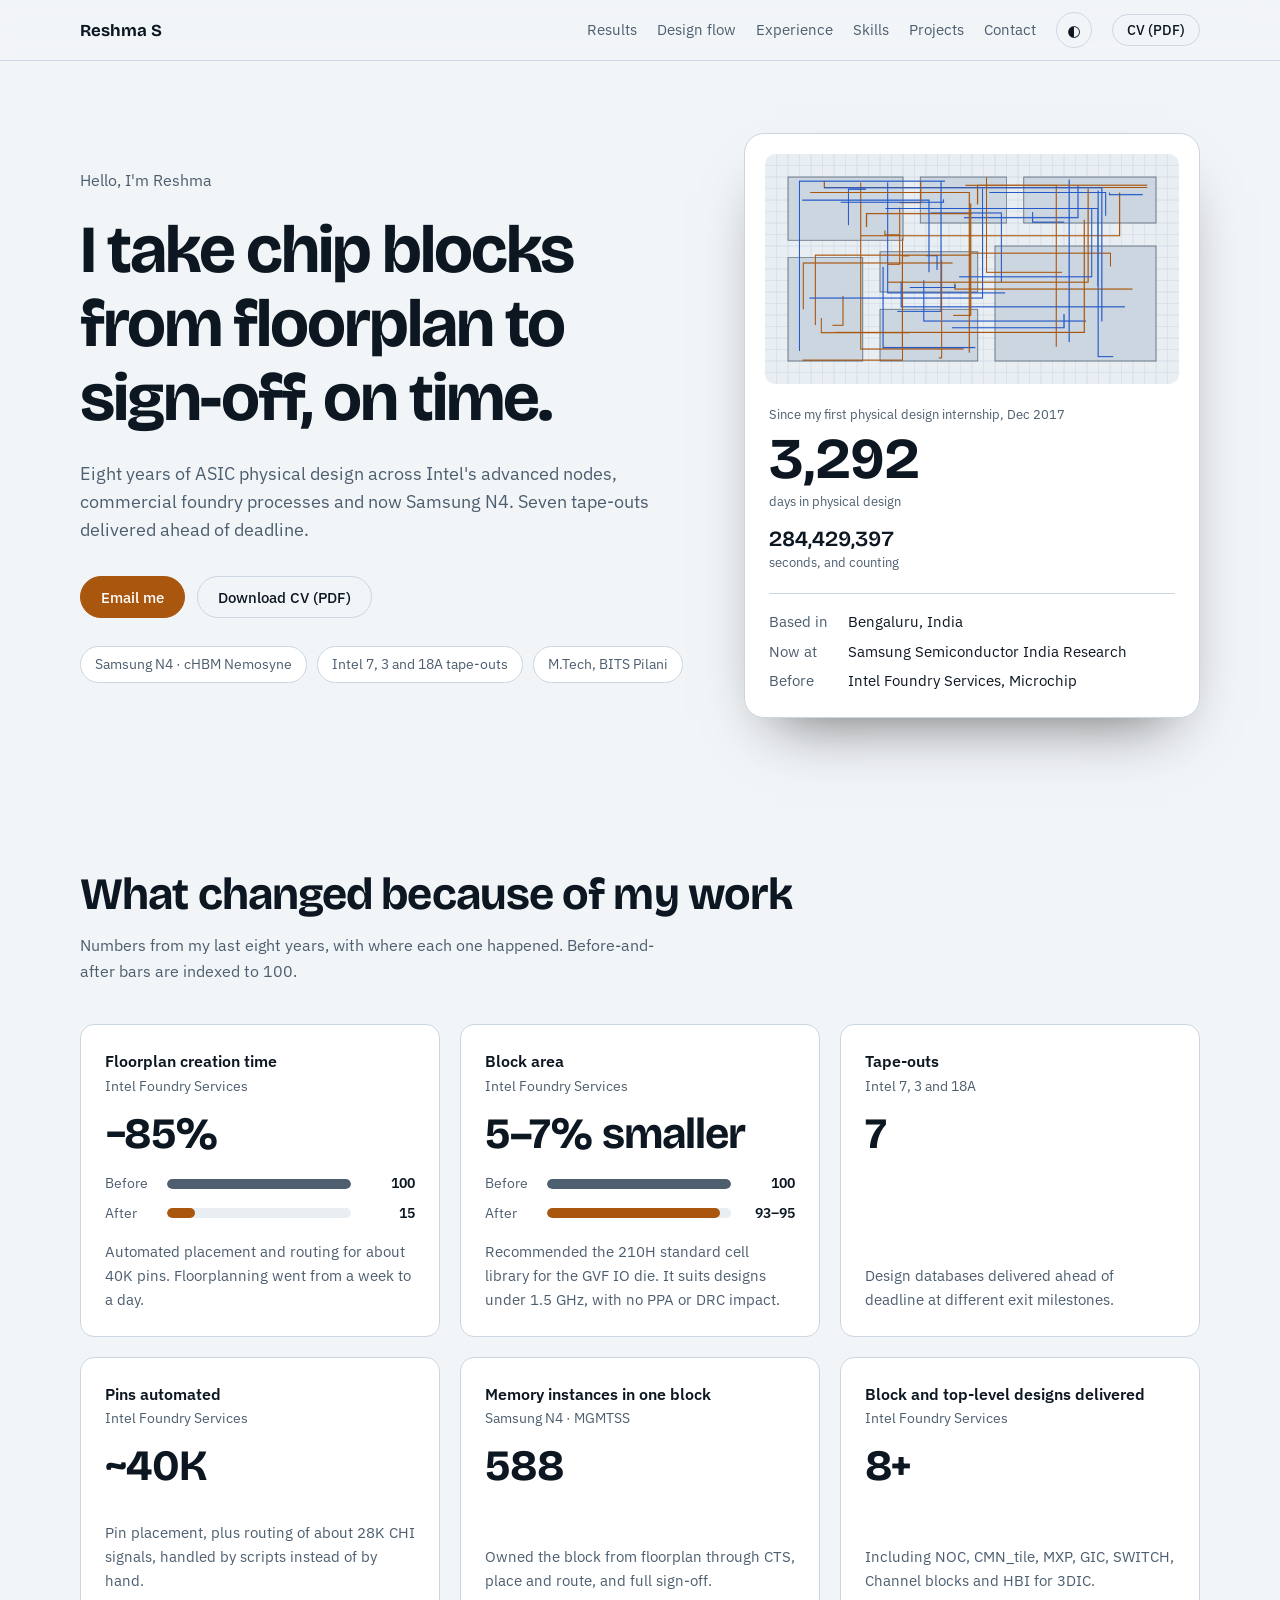
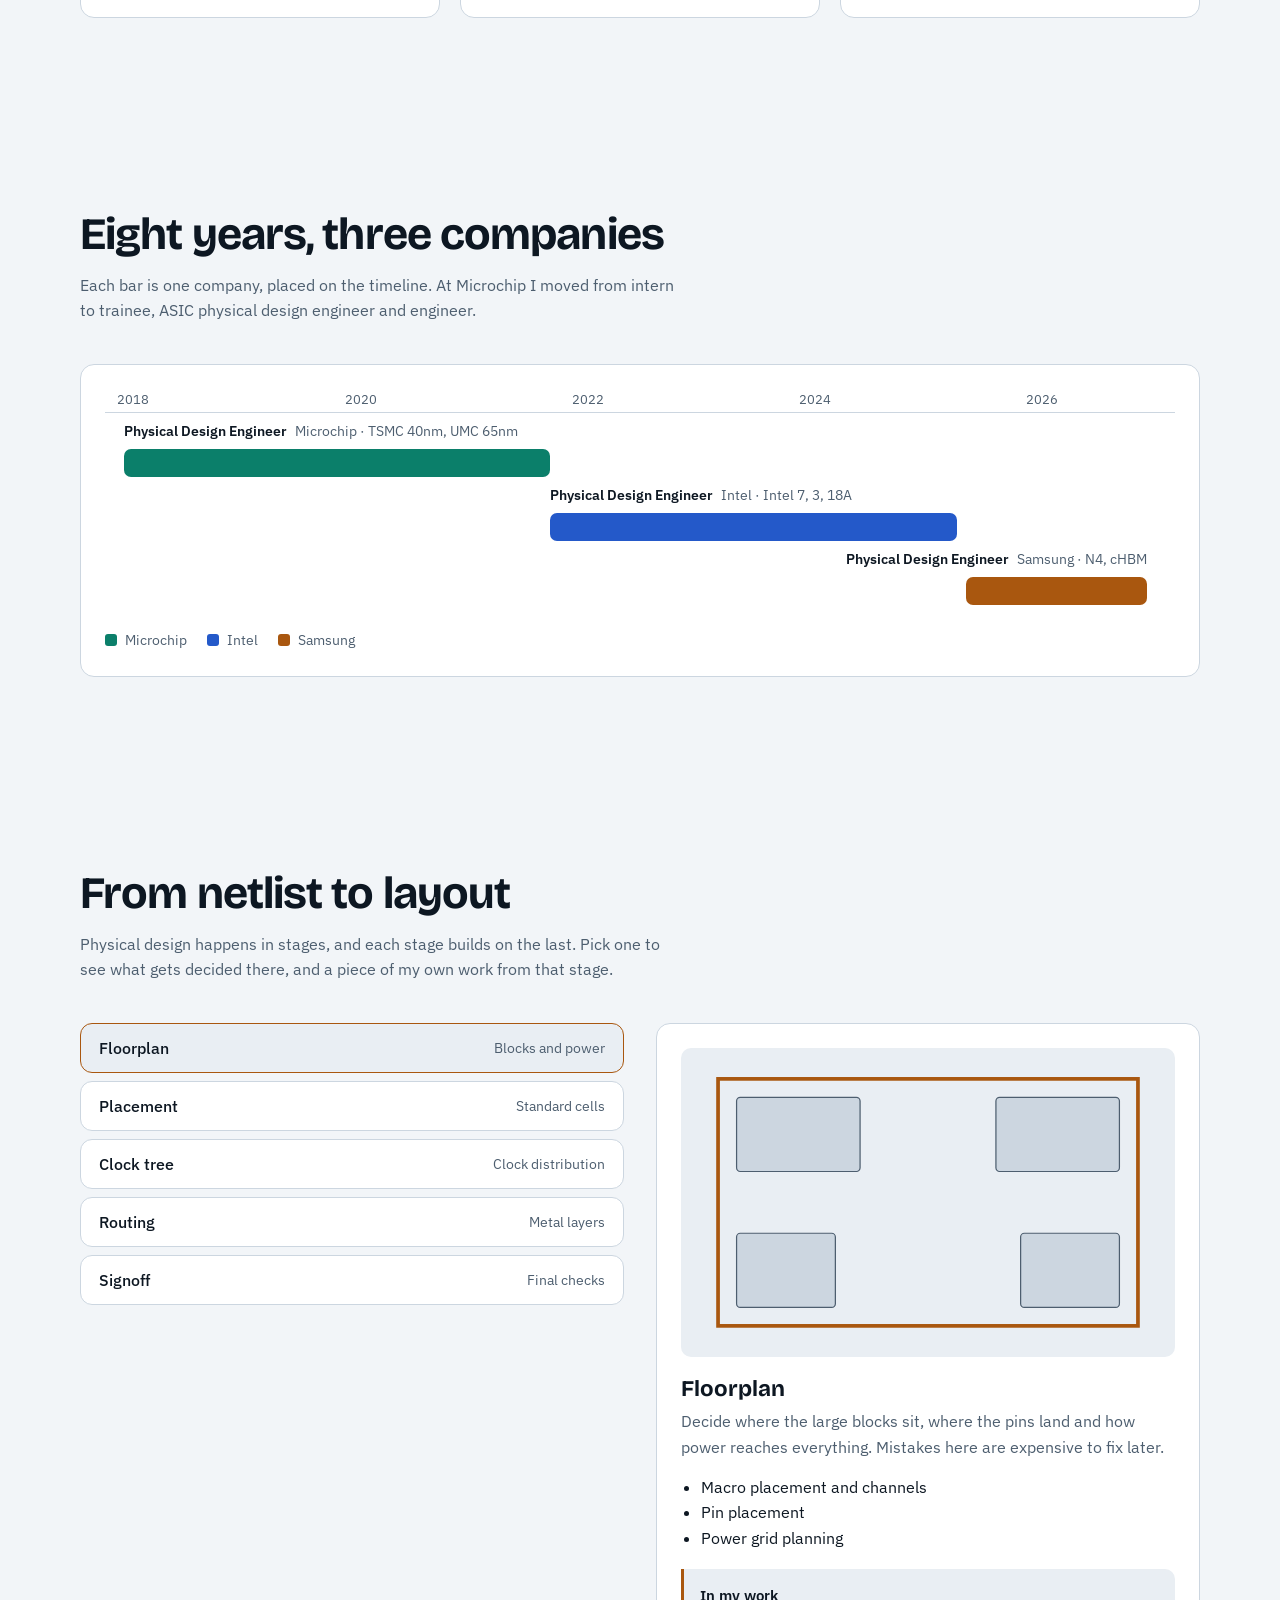
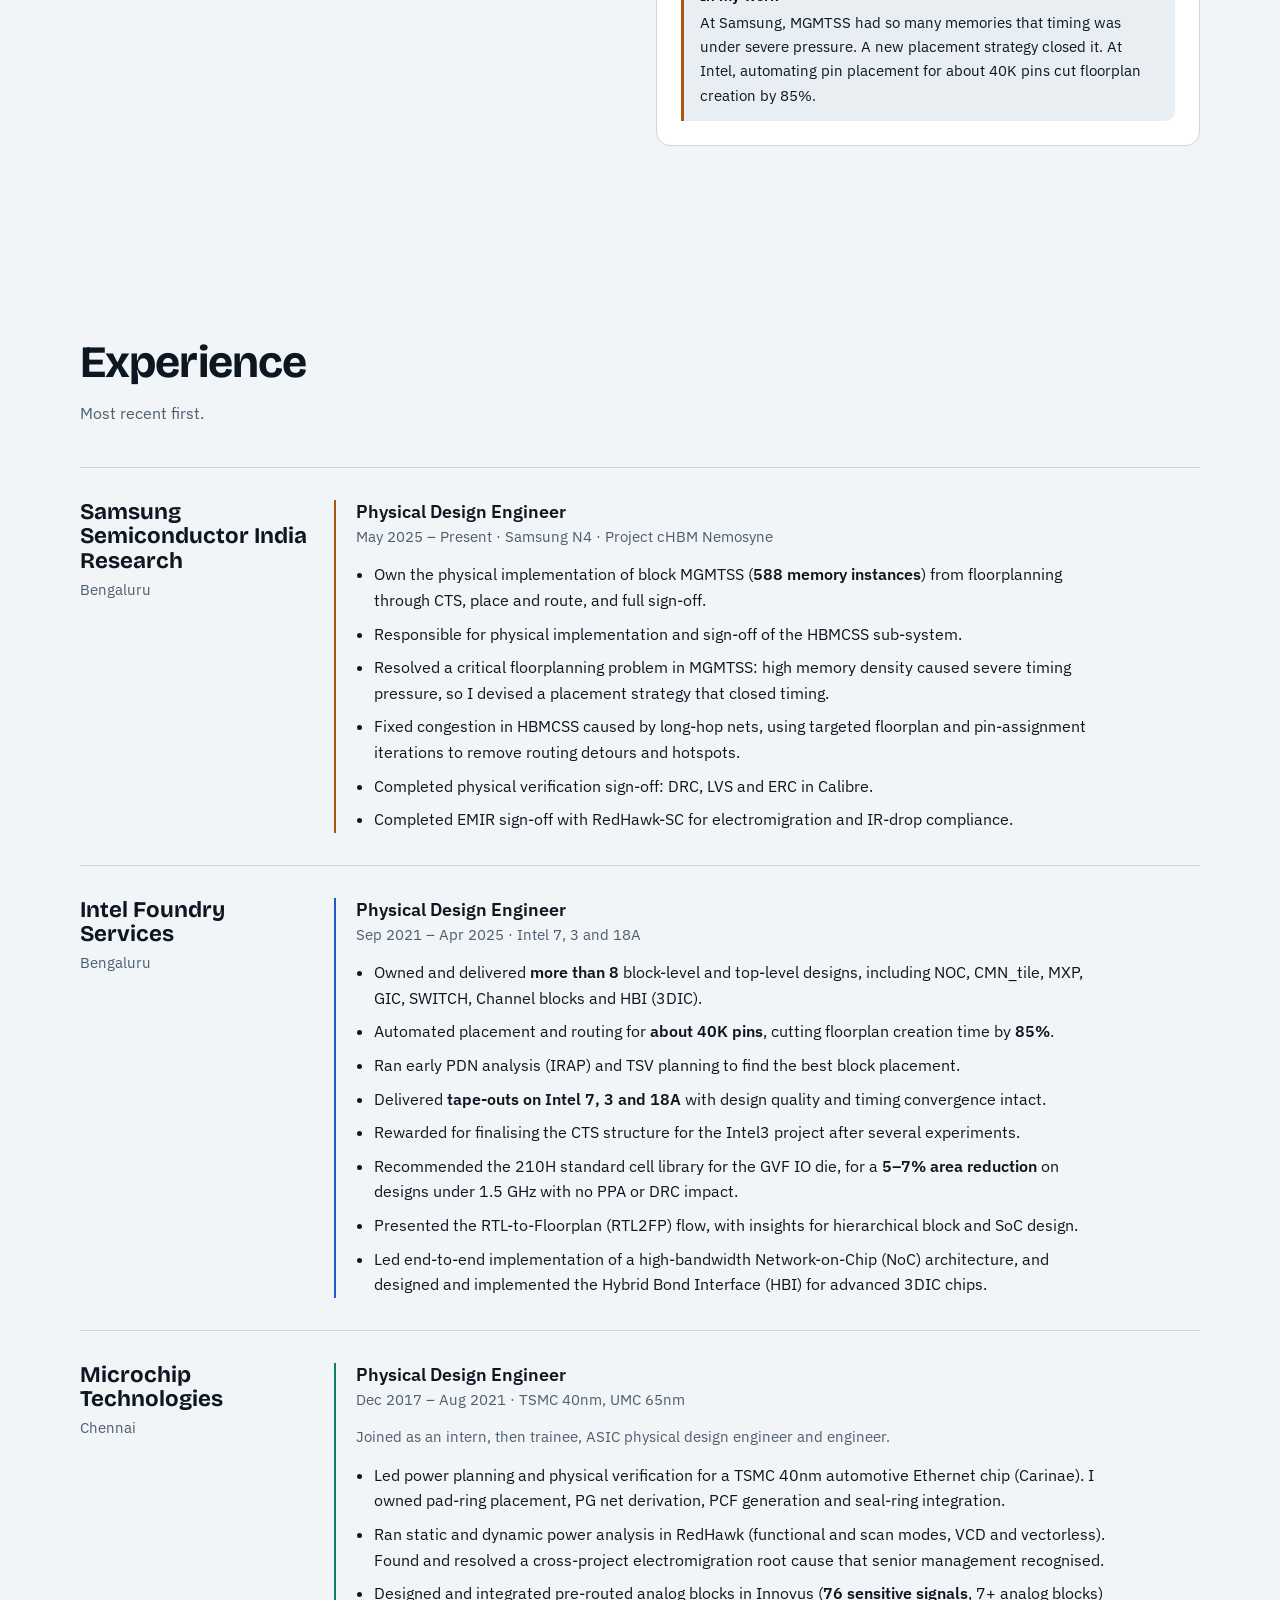
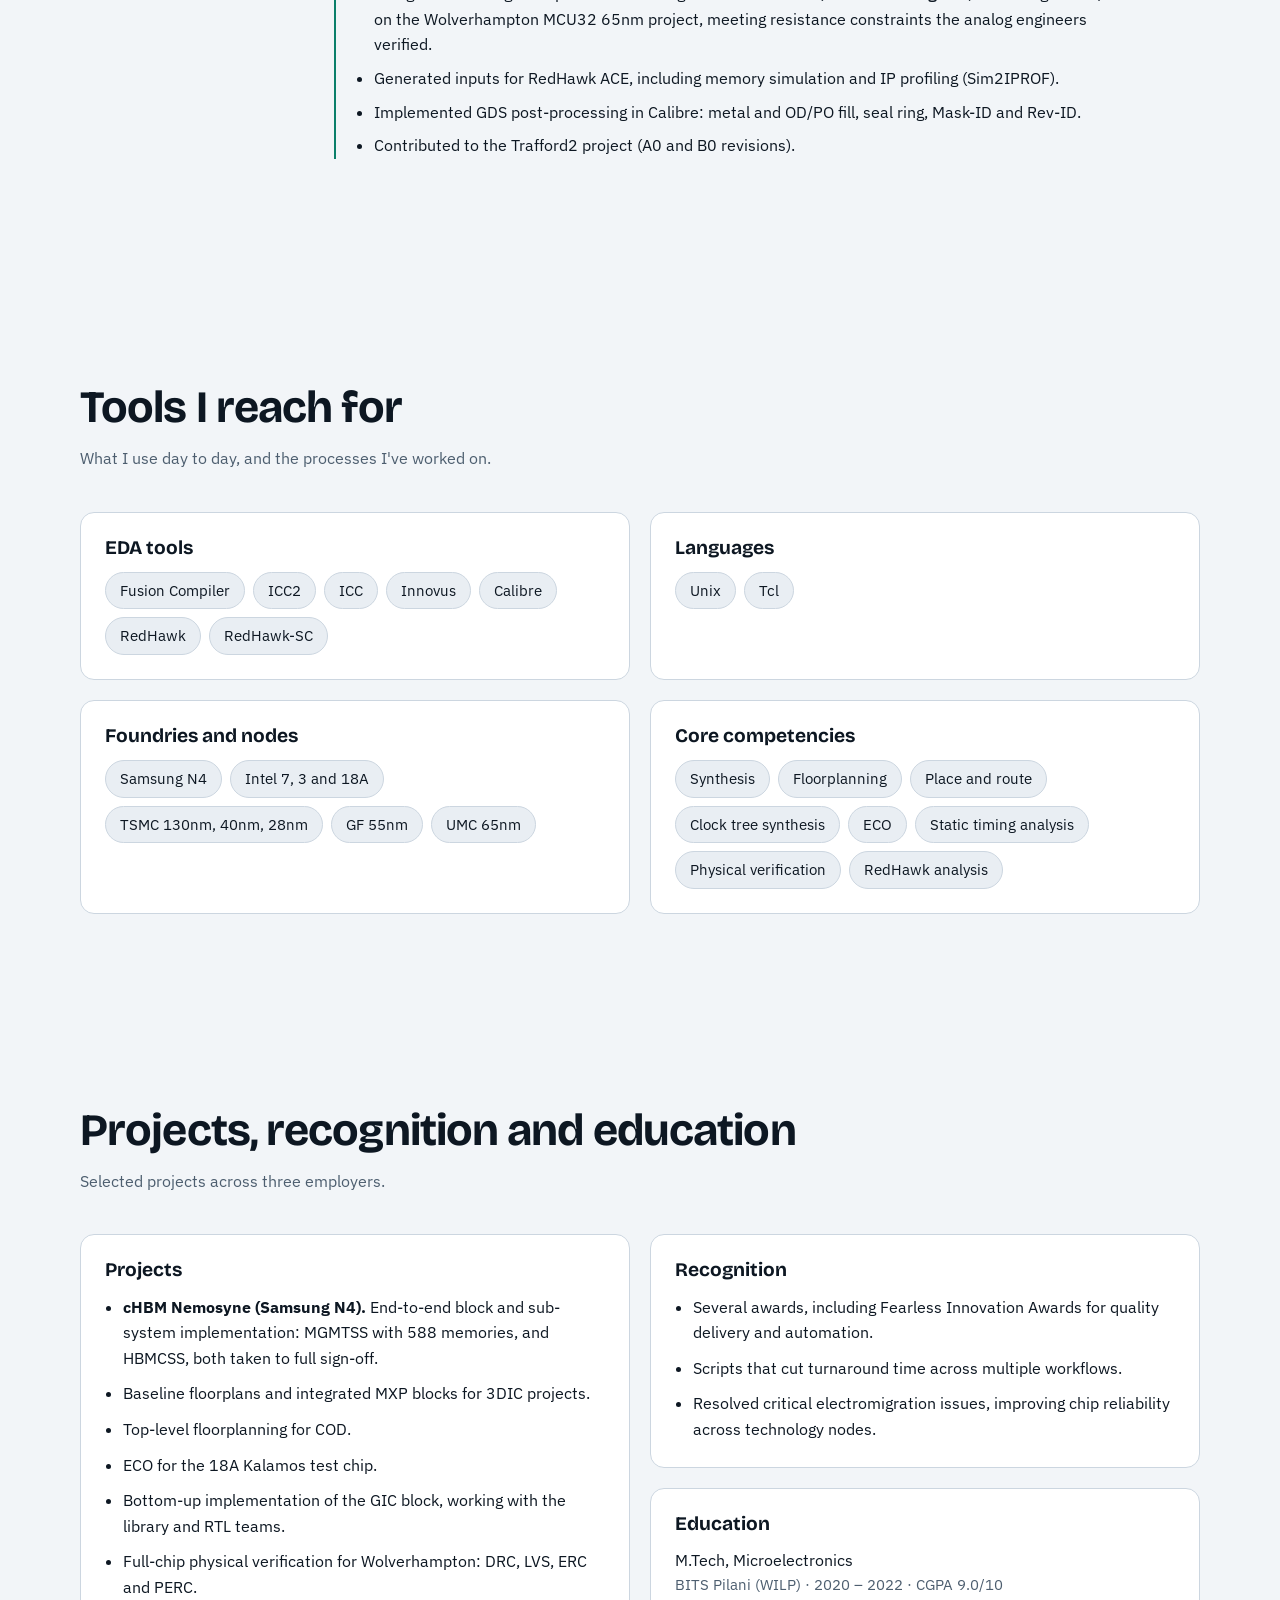
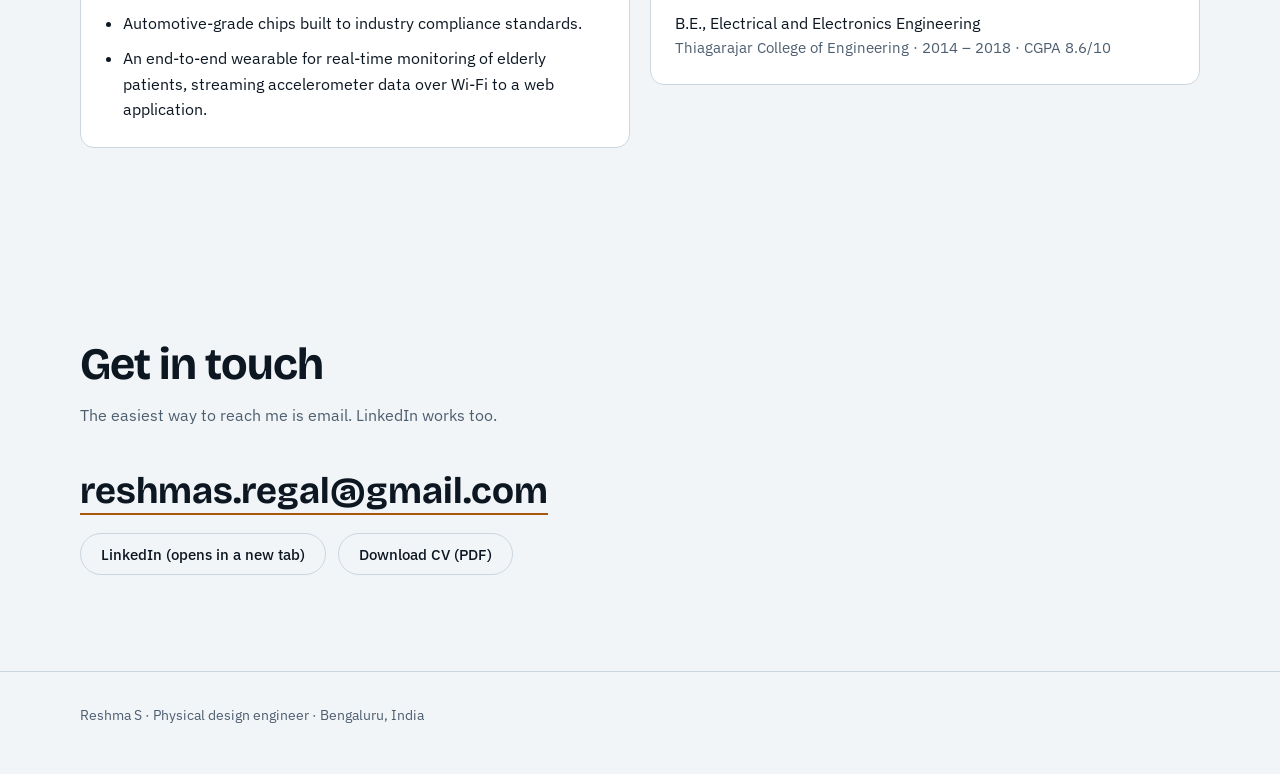
==== index.html @ 27393300 "Add portfolio site" ====
<!doctype html>
<html lang="en" data-theme="dark">
<head>
<meta charset="utf-8">
<meta name="viewport" content="width=device-width, initial-scale=1">
<title>Reshma S — Physical Design Engineer</title>
<meta name="description" content="Reshma S is an ASIC physical design engineer in Bengaluru with 8+ years across Intel, Samsung and Microchip, and 7 tape-outs on Intel 7, 3 and 18A.">
<meta name="theme-color" content="#0a0f14">
<meta property="og:title" content="Reshma S — Physical Design Engineer">
<meta property="og:description" content="8+ years of ASIC physical design across Intel, Samsung and Microchip. 7 tape-outs on Intel 7, 3 and 18A.">
<meta property="og:type" content="website">
<link rel="icon" href="data:image/svg+xml,%3Csvg xmlns='http://www.w3.org/2000/svg' viewBox='0 0 64 64'%3E%3Crect width='64' height='64' rx='14' fill='%230a0f14'/%3E%3Crect x='14' y='14' width='36' height='36' fill='none' stroke='%23e9a65f' stroke-width='5'/%3E%3Cpath d='M22 32h20M32 22v20' stroke='%236ea8ff' stroke-width='4'/%3E%3C/svg%3E">
<script>
try{var t=localStorage.getItem('theme')||(matchMedia('(prefers-color-scheme: light)').matches?'light':'dark');document.documentElement.dataset.theme=t;}catch(e){}
</script>
<link rel="preconnect" href="https://fonts.googleapis.com">
<link rel="preconnect" href="https://fonts.gstatic.com" crossorigin>
<link href="https://fonts.googleapis.com/css2?family=Bricolage+Grotesque:opsz,wght@12..96,500;12..96,700&family=IBM+Plex+Sans:wght@400;500;600&display=swap" rel="stylesheet">
<style>
:root{
  --bg:#0a0f14; --panel:#111821; --panel-2:#16202b; --line:#233142;
  --ink:#e7edf3; --muted:#92a2b3;
  --cu:#e9a65f; --m1:#6ea8ff; --via:#4fd1b5;
  --font-head:"Bricolage Grotesque","Segoe UI",system-ui,sans-serif;
  --font-body:"IBM Plex Sans","Segoe UI",system-ui,sans-serif;
  --radius:14px;
}
:root[data-theme="light"]{
  --bg:#f2f5f8; --panel:#ffffff; --panel-2:#e9eef3; --line:#ccd6e0;
  --ink:#0d1722; --muted:#4d5e6f;
  --cu:#a9570f; --m1:#2459c9; --via:#0b7f6a;
}
*{box-sizing:border-box}
html{scroll-behavior:smooth;scroll-padding-top:80px}
body{margin:0;background:var(--bg);color:var(--ink);font:400 1rem/1.6 var(--font-body);-webkit-font-smoothing:antialiased}
a{color:inherit}
:focus-visible{outline:2px solid var(--cu);outline-offset:3px;border-radius:4px}
.skip{position:absolute;left:16px;top:-60px;z-index:20;padding:10px 18px;border-radius:999px;background:var(--cu);color:#1a1006;font-weight:600;text-decoration:none}
.skip:focus{top:10px}
:root[data-theme="light"] .btn.primary,:root[data-theme="light"] .skip{color:#fff}
strong{font-weight:600}
.wrap{width:min(1120px,100% - 32px);margin-inline:auto}
h1,h2,h3{font-family:var(--font-head);line-height:1.1;margin:0}
h2{font-size:clamp(1.9rem,4vw,2.8rem);font-weight:700;letter-spacing:-.02em}
section{padding:96px 0}
.lede{color:var(--muted);max-width:60ch;margin:14px 0 40px}

/* nav */
.nav{position:sticky;top:0;z-index:10;background:color-mix(in srgb,var(--bg) 85%,transparent);backdrop-filter:blur(10px);border-bottom:1px solid var(--line)}
.nav .wrap{display:flex;align-items:center;gap:20px;height:60px}
.brand{font:700 1.05rem var(--font-head);text-decoration:none;margin-right:auto}
.nav a.link{color:var(--muted);text-decoration:none;font-size:.92rem}
.nav a.link:hover,.nav a.link[aria-current]{color:var(--ink)}
.nav a.link[aria-current]{text-decoration:underline;text-decoration-color:var(--cu);text-decoration-thickness:2px;text-underline-offset:8px}
.btn{display:inline-flex;align-items:center;gap:8px;padding:10px 20px;border-radius:999px;border:1px solid var(--line);background:transparent;color:var(--ink);font:500 .95rem var(--font-body);text-decoration:none;cursor:pointer}
.btn:hover{border-color:var(--muted)}
.btn.primary{background:var(--cu);border-color:var(--cu);color:#1a1006}
.btn.small{padding:6px 14px;font-size:.85rem}
.icon-btn{width:36px;height:36px;padding:0;justify-content:center}
@media(max-width:860px){.nav .link{display:none}}

/* hero */
.hero{padding:72px 0 56px}
.hero .wrap{display:grid;grid-template-columns:1.15fr .85fr;gap:48px;align-items:center}
.hello{color:var(--muted);margin:0 0 20px}
.hero h1{font-size:clamp(2.4rem,5.6vw,4.2rem);font-weight:700;letter-spacing:-.03em;text-wrap:balance}
.hero p.bio{color:var(--muted);font-size:1.1rem;max-width:52ch;margin:24px 0 32px}
.actions{display:flex;flex-wrap:wrap;gap:12px;margin-bottom:28px}
.chips{display:flex;flex-wrap:wrap;gap:10px;padding:0;margin:0;list-style:none}
.chips li{padding:6px 14px;border:1px solid var(--line);border-radius:999px;font-size:.88rem;color:var(--muted);background:var(--panel)}
.die-card{background:var(--panel);border:1px solid var(--line);border-radius:20px;padding:20px;box-shadow:0 30px 60px -30px rgba(0,0,0,.6)}
#die{display:block;width:100%;height:auto;border-radius:10px;background:var(--panel-2)}
.counter{padding:20px 4px 4px}
.counter small{display:block;color:var(--muted)}
.days{font:700 clamp(2.6rem,6vw,3.6rem)/1 var(--font-head);letter-spacing:.01em;margin:6px 0 2px;font-variant-numeric:tabular-nums}
.secs{font:600 1.35rem var(--font-head);font-variant-numeric:tabular-nums;margin:14px 0 0}
.facts{display:grid;grid-template-columns:auto 1fr;gap:6px 20px;margin:20px 0 0;padding-top:16px;border-top:1px solid var(--line);font-size:.92rem}
.facts dt{color:var(--muted)} .facts dd{margin:0}
@media(max-width:900px){.hero .wrap{grid-template-columns:1fr}}

/* results */
.results{display:grid;grid-template-columns:repeat(3,1fr);gap:20px}
.metric{background:var(--panel);border:1px solid var(--line);border-radius:var(--radius);padding:24px;display:flex;flex-direction:column}
.metric .what{margin:0;font-weight:600}
.metric .where{margin:0 0 14px;color:var(--muted);font-size:.88rem}
.metric .big{font:700 clamp(2rem,3.4vw,2.7rem)/1.05 var(--font-head);letter-spacing:-.02em;margin:0 0 16px}
.metric .why{margin:auto 0 0;padding-top:16px;color:var(--muted);font-size:.93rem}
.bars{display:grid;grid-template-columns:52px 1fr 54px;gap:8px 10px;align-items:center;font-size:.85rem;color:var(--muted)}
.bars .track{height:10px;border-radius:5px;background:var(--panel-2);overflow:hidden}
.bars .fill{display:block;height:100%;border-radius:5px;background:var(--muted)}
.bars .fill.after{background:var(--cu)}
.bars b{color:var(--ink);font-weight:600;text-align:right}
@media(max-width:960px){.results{grid-template-columns:1fr 1fr}}
@media(max-width:620px){.results{grid-template-columns:1fr}}

/* timeline */
.gantt{background:var(--panel);border:1px solid var(--line);border-radius:var(--radius);padding:24px}
.axis{position:relative;height:24px;color:var(--muted);font-size:.82rem;border-bottom:1px solid var(--line)}
.axis span{position:absolute;transform:translateX(-50%)}
.rows{position:relative;padding-top:8px}
.grow{position:relative;height:64px}
.bar{position:absolute;top:28px;height:28px;border-radius:7px;min-width:6px}
.grow .lab{position:absolute;top:0;font-size:.85rem;white-space:nowrap}
.grow .lab b{font-weight:600}
.grow .lab i{font-style:normal;color:var(--muted);margin-left:8px}
.legend{display:flex;gap:20px;flex-wrap:wrap;margin-top:16px;font-size:.88rem;color:var(--muted)}
.legend span::before{content:"";display:inline-block;width:12px;height:12px;border-radius:3px;background:var(--c);margin-right:8px;vertical-align:-1px}
.c-micro{--c:var(--via)} .c-intel{--c:var(--m1)} .c-sam{--c:var(--cu)}
.bar.c-micro,.bar.c-intel,.bar.c-sam{background:var(--c)}
@media(max-width:640px){.grow .lab i{display:block;margin:0}.grow{height:80px}.bar{top:44px}}

/* flow */
.flow{display:grid;grid-template-columns:1fr 1fr;gap:32px;align-items:start}
.stages{display:flex;flex-direction:column;gap:8px;margin:0;padding:0;list-style:none}
.stage-btn{width:100%;text-align:left;display:flex;justify-content:space-between;gap:16px;padding:14px 18px;border:1px solid var(--line);border-radius:12px;background:var(--panel);color:var(--ink);font:500 1rem var(--font-body);cursor:pointer}
.stage-btn span{color:var(--muted);font-weight:400;font-size:.9rem}
.stage-btn[aria-selected="true"]{border-color:var(--cu);background:var(--panel-2)}
.detail{background:var(--panel);border:1px solid var(--line);border-radius:var(--radius);padding:24px}
#flowsvg{display:block;width:100%;height:auto;background:var(--panel-2);border-radius:10px;margin-bottom:20px}
#flowsvg g{transition:opacity .35s}
.detail h3{font-size:1.4rem;margin-bottom:8px}
.detail p{margin:0 0 14px;color:var(--muted)}
.detail ul{margin:0 0 18px;padding-left:20px}
.detail .mine{margin:0;padding:14px 16px;border-left:3px solid var(--cu);background:var(--panel-2);border-radius:0 10px 10px 0;color:var(--ink);font-size:.95rem}
.detail .mine b{display:block;font-weight:600;margin-bottom:2px}
@media(max-width:860px){.flow{grid-template-columns:1fr}}

/* experience */
.company{display:grid;grid-template-columns:230px 1fr;gap:24px;padding:32px 0;border-top:1px solid var(--line)}
.company h3{font-size:1.4rem}
.company .where{color:var(--muted);font-size:.92rem;margin-top:4px}
.role{padding-left:20px;border-left:2px solid var(--c)}
.role h4{margin:0;font:600 1.1rem var(--font-body)}
.role .meta{margin:2px 0 14px;color:var(--muted);font-size:.92rem}
.role ul{margin:0;padding-left:18px;display:flex;flex-direction:column;gap:8px;max-width:75ch}
.role .path{margin:0 0 14px;color:var(--muted);font-size:.92rem}
@media(max-width:700px){.company{grid-template-columns:1fr;gap:12px}}

/* cards */
.two{display:grid;grid-template-columns:1fr 1fr;gap:20px}
.card{background:var(--panel);border:1px solid var(--line);border-radius:var(--radius);padding:24px}
.card h3{font-size:1.2rem;margin-bottom:14px}
.card ul.plain{list-style:none;margin:0;padding:0;display:flex;flex-direction:column;gap:14px}
.card ul.plain span{display:block;color:var(--muted);font-size:.92rem}
.card ul.bul{margin:0;padding-left:18px;display:flex;flex-direction:column;gap:10px}
.tags{display:flex;flex-wrap:wrap;gap:8px;list-style:none;margin:0;padding:0}
.tags li{padding:6px 14px;border:1px solid var(--line);border-radius:999px;background:var(--panel-2);font-size:.92rem}
.stack{display:grid;grid-template-columns:1fr 1fr;gap:20px;margin-top:20px}
@media(max-width:760px){.two,.stack{grid-template-columns:1fr}}

/* contact */
.contact-links{display:flex;flex-wrap:wrap;gap:12px;margin-top:20px}
.mail{font:700 clamp(1.4rem,4vw,2.3rem) var(--font-head);text-decoration:none;border-bottom:2px solid var(--cu);word-break:break-all}
footer{padding:32px 0 48px;border-top:1px solid var(--line);color:var(--muted);font-size:.88rem}
@media(max-width:640px){
  section{padding:64px 0}
  .hero{padding:40px 0 32px}
  .lede{margin-bottom:28px}
  .card,.metric,.detail,.gantt{padding:20px}
}
@media(prefers-reduced-motion:reduce){html{scroll-behavior:auto}#flowsvg g{transition:none}}
</style>
</head>
<body>
<a class="skip" href="#top">Skip to content</a>
<header class="nav">
  <div class="wrap">
    <a class="brand" href="#top">Reshma S</a>
    <a class="link" href="#results">Results</a>
    <a class="link" href="#flow">Design flow</a>
    <a class="link" href="#experience">Experience</a>
    <a class="link" href="#skills">Skills</a>
    <a class="link" href="#projects">Projects</a>
    <a class="link" href="#contact">Contact</a>
    <button class="btn icon-btn" id="theme" aria-label="Switch to light theme" type="button">◐</button>
    <a class="btn small" href="reshma-s-resume.pdf" download>CV (PDF)</a>
  </div>
</header>

<main id="top">
  <section class="hero">
    <div class="wrap">
      <div>
        <p class="hello">Hello, I'm Reshma</p>
        <h1>I take chip blocks from floorplan to sign-off, on time.</h1>
        <p class="bio">Eight years of ASIC physical design across Intel's advanced nodes, commercial foundry processes and now Samsung N4. Seven tape-outs delivered ahead of deadline.</p>
        <div class="actions">
          <a class="btn primary" href="mailto:reshmas.regal@gmail.com">Email me</a>
          <a class="btn" href="reshma-s-resume.pdf" download>Download CV (PDF)</a>
        </div>
        <ul class="chips">
          <li>Samsung N4 · cHBM Nemosyne</li>
          <li>Intel 7, 3 and 18A tape-outs</li>
          <li>M.Tech, BITS Pilani</li>
        </ul>
      </div>
      <div class="die-card">
        <canvas id="die" width="720" height="400" role="img" aria-label="A chip floorplan with wires being routed between blocks"></canvas>
        <div class="counter">
          <small>Since my first physical design internship, Dec 2017</small>
          <div class="days" id="days">0</div>
          <small>days in physical design</small>
          <div class="secs" id="secs" aria-hidden="true">0</div>
          <small aria-hidden="true">seconds, and counting</small>
          <dl class="facts">
            <dt>Based in</dt><dd>Bengaluru, India</dd>
            <dt>Now at</dt><dd>Samsung Semiconductor India Research</dd>
            <dt>Before</dt><dd>Intel Foundry Services, Microchip</dd>
          </dl>
        </div>
      </div>
    </div>
  </section>

  <section id="results">
    <div class="wrap">
      <h2>What changed because of my work</h2>
      <p class="lede">Numbers from my last eight years, with where each one happened. Before-and-after bars are indexed to 100.</p>
      <div class="results">

        <article class="metric">
          <p class="what">Floorplan creation time</p><p class="where">Intel Foundry Services</p>
          <p class="big">−85%</p>
          <div class="bars">
            <span>Before</span><span class="track"><span class="fill" style="width:100%"></span></span><b>100</b>
            <span>After</span><span class="track"><span class="fill after" style="width:15%"></span></span><b>15</b>
          </div>
          <p class="why">Automated placement and routing for about 40K pins. Floorplanning went from a week to a day.</p>
        </article>

        <article class="metric">
          <p class="what">Block area</p><p class="where">Intel Foundry Services</p>
          <p class="big">5–7% smaller</p>
          <div class="bars">
            <span>Before</span><span class="track"><span class="fill" style="width:100%"></span></span><b>100</b>
            <span>After</span><span class="track"><span class="fill after" style="width:94%"></span></span><b>93–95</b>
          </div>
          <p class="why">Recommended the 210H standard cell library for the GVF IO die. It suits designs under 1.5 GHz, with no PPA or DRC impact.</p>
        </article>

        <article class="metric">
          <p class="what">Tape-outs</p><p class="where">Intel 7, 3 and 18A</p>
          <p class="big">7</p>
          <p class="why">Design databases delivered ahead of deadline at different exit milestones.</p>
        </article>

        <article class="metric">
          <p class="what">Pins automated</p><p class="where">Intel Foundry Services</p>
          <p class="big">~40K</p>
          <p class="why">Pin placement, plus routing of about 28K CHI signals, handled by scripts instead of by hand.</p>
        </article>

        <article class="metric">
          <p class="what">Memory instances in one block</p><p class="where">Samsung N4 · MGMTSS</p>
          <p class="big">588</p>
          <p class="why">Owned the block from floorplan through CTS, place and route, and full sign-off.</p>
        </article>

        <article class="metric">
          <p class="what">Block and top-level designs delivered</p><p class="where">Intel Foundry Services</p>
          <p class="big">8+</p>
          <p class="why">Including NOC, CMN_tile, MXP, GIC, SWITCH, Channel blocks and HBI for 3DIC.</p>
        </article>

      </div>
    </div>
  </section>

  <section id="path">
    <div class="wrap">
      <h2>Eight years, three companies</h2>
      <p class="lede">Each bar is one company, placed on the timeline. At Microchip I moved from intern to trainee, ASIC physical design engineer and engineer.</p>
      <div class="gantt">
        <div class="axis" id="axis"></div>
        <div class="rows" id="rows"></div>
        <div class="legend">
          <span class="c-micro">Microchip</span><span class="c-intel">Intel</span><span class="c-sam">Samsung</span>
        </div>
      </div>
    </div>
  </section>

  <section id="flow">
    <div class="wrap">
      <h2>From netlist to layout</h2>
      <p class="lede">Physical design happens in stages, and each stage builds on the last. Pick one to see what gets decided there, and a piece of my own work from that stage.</p>
      <div class="flow">
        <ul class="stages" role="tablist" aria-label="Physical design stages" id="stages"></ul>
        <div class="detail" role="tabpanel" id="detail" aria-live="polite">
          <svg id="flowsvg" viewBox="0 0 400 250" role="img" aria-label="A die that fills in as each stage is selected"></svg>
          <h3 id="d-title"></h3>
          <p id="d-text"></p>
          <ul id="d-list"></ul>
          <p class="mine"><b>In my work</b><span id="d-mine"></span></p>
        </div>
      </div>
    </div>
  </section>

  <section id="experience">
    <div class="wrap">
      <h2>Experience</h2>
      <p class="lede">Most recent first.</p>

      <div class="company">
        <div><h3>Samsung Semiconductor India Research</h3><div class="where">Bengaluru</div></div>
        <div class="role" style="--c:var(--cu)">
          <h4>Physical Design Engineer</h4>
          <p class="meta">May 2025 – Present · Samsung N4 · Project cHBM Nemosyne</p>
          <ul>
            <li>Own the physical implementation of block MGMTSS (<strong>588 memory instances</strong>) from floorplanning through CTS, place and route, and full sign-off.</li>
            <li>Responsible for physical implementation and sign-off of the HBMCSS sub-system.</li>
            <li>Resolved a critical floorplanning problem in MGMTSS: high memory density caused severe timing pressure, so I devised a placement strategy that closed timing.</li>
            <li>Fixed congestion in HBMCSS caused by long-hop nets, using targeted floorplan and pin-assignment iterations to remove routing detours and hotspots.</li>
            <li>Completed physical verification sign-off: DRC, LVS and ERC in Calibre.</li>
            <li>Completed EMIR sign-off with RedHawk-SC for electromigration and IR-drop compliance.</li>
          </ul>
        </div>
      </div>

      <div class="company">
        <div><h3>Intel Foundry Services</h3><div class="where">Bengaluru</div></div>
        <div class="role" style="--c:var(--m1)">
          <h4>Physical Design Engineer</h4>
          <p class="meta">Sep 2021 – Apr 2025 · Intel 7, 3 and 18A</p>
          <ul>
            <li>Owned and delivered <strong>more than 8</strong> block-level and top-level designs, including NOC, CMN_tile, MXP, GIC, SWITCH, Channel blocks and HBI (3DIC).</li>
            <li>Automated placement and routing for <strong>about 40K pins</strong>, cutting floorplan creation time by <strong>85%</strong>.</li>
            <li>Ran early PDN analysis (IRAP) and TSV planning to find the best block placement.</li>
            <li>Delivered <strong>tape-outs on Intel 7, 3 and 18A</strong> with design quality and timing convergence intact.</li>
            <li>Rewarded for finalising the CTS structure for the Intel3 project after several experiments.</li>
            <li>Recommended the 210H standard cell library for the GVF IO die, for a <strong>5–7% area reduction</strong> on designs under 1.5 GHz with no PPA or DRC impact.</li>
            <li>Presented the RTL-to-Floorplan (RTL2FP) flow, with insights for hierarchical block and SoC design.</li>
            <li>Led end-to-end implementation of a high-bandwidth Network-on-Chip (NoC) architecture, and designed and implemented the Hybrid Bond Interface (HBI) for advanced 3DIC chips.</li>
          </ul>
        </div>
      </div>

      <div class="company">
        <div><h3>Microchip Technologies</h3><div class="where">Chennai</div></div>
        <div class="role" style="--c:var(--via)">
          <h4>Physical Design Engineer</h4>
          <p class="meta">Dec 2017 – Aug 2021 · TSMC 40nm, UMC 65nm</p>
          <p class="path">Joined as an intern, then trainee, ASIC physical design engineer and engineer.</p>
          <ul>
            <li>Led power planning and physical verification for a TSMC 40nm automotive Ethernet chip (Carinae). I owned pad-ring placement, PG net derivation, PCF generation and seal-ring integration.</li>
            <li>Ran static and dynamic power analysis in RedHawk (functional and scan modes, VCD and vectorless). Found and resolved a cross-project electromigration root cause that senior management recognised.</li>
            <li>Designed and integrated pre-routed analog blocks in Innovus (<strong>76 sensitive signals</strong>, 7+ analog blocks) on the Wolverhampton MCU32 65nm project, meeting resistance constraints the analog engineers verified.</li>
            <li>Generated inputs for RedHawk ACE, including memory simulation and IP profiling (Sim2IPROF).</li>
            <li>Implemented GDS post-processing in Calibre: metal and OD/PO fill, seal ring, Mask-ID and Rev-ID.</li>
            <li>Contributed to the Trafford2 project (A0 and B0 revisions).</li>
          </ul>
        </div>
      </div>
    </div>
  </section>

  <section id="skills">
    <div class="wrap">
      <h2>Tools I reach for</h2>
      <p class="lede">What I use day to day, and the processes I've worked on.</p>
      <div class="two">
        <div class="card"><h3>EDA tools</h3>
          <ul class="tags"><li>Fusion Compiler</li><li>ICC2</li><li>ICC</li><li>Innovus</li><li>Calibre</li><li>RedHawk</li><li>RedHawk-SC</li></ul>
        </div>
        <div class="card"><h3>Languages</h3>
          <ul class="tags"><li>Unix</li><li>Tcl</li></ul>
        </div>
        <div class="card"><h3>Foundries and nodes</h3>
          <ul class="tags"><li>Samsung N4</li><li>Intel 7, 3 and 18A</li><li>TSMC 130nm, 40nm, 28nm</li><li>GF 55nm</li><li>UMC 65nm</li></ul>
        </div>
        <div class="card"><h3>Core competencies</h3>
          <ul class="tags"><li>Synthesis</li><li>Floorplanning</li><li>Place and route</li><li>Clock tree synthesis</li><li>ECO</li><li>Static timing analysis</li><li>Physical verification</li><li>RedHawk analysis</li></ul>
        </div>
      </div>
    </div>
  </section>

  <section id="projects">
    <div class="wrap">
      <h2>Projects, recognition and education</h2>
      <p class="lede">Selected projects across three employers.</p>
      <div class="two">
        <div class="card"><h3>Projects</h3>
          <ul class="bul">
            <li><b>cHBM Nemosyne (Samsung N4).</b> End-to-end block and sub-system implementation: MGMTSS with 588 memories, and HBMCSS, both taken to full sign-off.</li>
            <li>Baseline floorplans and integrated MXP blocks for 3DIC projects.</li>
            <li>Top-level floorplanning for COD.</li>
            <li>ECO for the 18A Kalamos test chip.</li>
            <li>Bottom-up implementation of the GIC block, working with the library and RTL teams.</li>
            <li>Full-chip physical verification for Wolverhampton: DRC, LVS, ERC and PERC.</li>
            <li>Automotive-grade chips built to industry compliance standards.</li>
            <li>An end-to-end wearable for real-time monitoring of elderly patients, streaming accelerometer data over Wi-Fi to a web application.</li>
          </ul>
        </div>
        <div>
          <div class="card"><h3>Recognition</h3>
            <ul class="bul">
              <li>Several awards, including Fearless Innovation Awards for quality delivery and automation.</li>
              <li>Scripts that cut turnaround time across multiple workflows.</li>
              <li>Resolved critical electromigration issues, improving chip reliability across technology nodes.</li>
            </ul>
          </div>
          <div class="card" style="margin-top:20px"><h3>Education</h3>
            <ul class="plain">
              <li>M.Tech, Microelectronics<span>BITS Pilani (WILP) · 2020 – 2022 · CGPA 9.0/10</span></li>
              <li>B.E., Electrical and Electronics Engineering<span>Thiagarajar College of Engineering · 2014 – 2018 · CGPA 8.6/10</span></li>
            </ul>
          </div>
        </div>
      </div>
    </div>
  </section>

  <section id="contact">
    <div class="wrap">
      <h2>Get in touch</h2>
      <p class="lede">The easiest way to reach me is email. LinkedIn works too.</p>
      <a class="mail" href="mailto:reshmas.regal@gmail.com">reshmas.regal@gmail.com</a>
      <div class="contact-links">
        <a class="btn" href="https://www.linkedin.com/in/reshma-subramanian" target="_blank" rel="noopener">LinkedIn (opens in a new tab)</a>
        <a class="btn" href="reshma-s-resume.pdf" download>Download CV (PDF)</a>
      </div>
    </div>
  </section>
</main>

<footer><div class="wrap">Reshma S · Physical design engineer · Bengaluru, India</div></footer>

<script>
/* theme */
(function(){
  var root=document.documentElement,btn=document.getElementById('theme');
  try{var s=localStorage.getItem('theme');if(s)root.dataset.theme=s;}catch(e){}
  function label(){btn.setAttribute('aria-label',root.dataset.theme==='dark'?'Switch to light theme':'Switch to dark theme');}
  label();
  btn.addEventListener('click',function(){
    root.dataset.theme=root.dataset.theme==='dark'?'light':'dark';
    try{localStorage.setItem('theme',root.dataset.theme);}catch(e){}
    label();drawDie(1);
  });
})();

/* nav: mark the section in view */
(function(){
  var links=[].slice.call(document.querySelectorAll('.nav a.link'));
  var map={};links.forEach(function(a){map[a.getAttribute('href').slice(1)]=a;});
  if(!('IntersectionObserver' in window))return;
  var io=new IntersectionObserver(function(es){
    es.forEach(function(e){
      if(!e.isIntersecting)return;
      links.forEach(function(a){a.removeAttribute('aria-current');});
      var a=map[e.target.id];if(a)a.setAttribute('aria-current','true');
    });
  },{rootMargin:'-45% 0px -50% 0px'});
  Object.keys(map).forEach(function(id){var s=document.getElementById(id);if(s)io.observe(s);});
  io.observe(document.querySelector('.hero'));
})();

/* counter */
(function(){
  var start=new Date(2017,11,1).getTime(),d=document.getElementById('days'),s=document.getElementById('secs');
  function tick(){var ms=Date.now()-start;d.textContent=Math.floor(ms/864e5).toLocaleString('en-US');s.textContent=Math.floor(ms/1000).toLocaleString('en-US');}
  tick();setInterval(tick,1000);
})();

/* career timeline */
(function(){
  var now=new Date(),nowY=now.getFullYear()+now.getMonth()/12;
  var T0=2017.75,T1=nowY+.25,span=T1-T0;
  var roles=[
    ['Physical Design Engineer','Microchip · TSMC 40nm, UMC 65nm',2017.92,2021.67,'c-micro'],
    ['Physical Design Engineer','Intel · Intel 7, 3, 18A',2021.67,2025.25,'c-intel'],
    ['Physical Design Engineer','Samsung · N4, cHBM',2025.33,nowY,'c-sam']
  ];
  var axis=document.getElementById('axis'),rows=document.getElementById('rows');
  for(var y=2018;y<=Math.floor(nowY);y+=2){var el=document.createElement('span');el.textContent=y;el.style.left=((y-T0)/span*100)+'%';axis.appendChild(el);}
  roles.forEach(function(r){
    var row=document.createElement('div');row.className='grow';
    var left=(r[2]-T0)/span*100,w=(r[3]-r[2])/span*100;
    var lab=document.createElement('div');lab.className='lab';
    lab.innerHTML='<b>'+r[0]+'</b><i>'+r[1]+'</i>';
    if(left>60){lab.style.right=(100-left-w)+'%';}else{lab.style.left=left+'%';}
    var bar=document.createElement('div');bar.className='bar '+r[4];
    bar.style.left=left+'%';bar.style.width=w+'%';
    row.appendChild(lab);row.appendChild(bar);rows.appendChild(row);
  });
})();

/* design flow */
(function(){
  var stages=[
    {n:'Floorplan',s:'Blocks and power',t:'Decide where the large blocks sit, where the pins land and how power reaches everything. Mistakes here are expensive to fix later.',l:['Macro placement and channels','Pin placement','Power grid planning'],
     w:'At Samsung, MGMTSS had so many memories that timing was under severe pressure. A new placement strategy closed it. At Intel, automating pin placement for about 40K pins cut floorplan creation by 85%.'},
    {n:'Placement',s:'Standard cells',t:'Spread the standard cells so wires stay short and timing paths stay tight, without crowding any one area.',l:['Timing at placement','Congestion','Legal cell positions'],
     w:'Fixed congestion in HBMCSS caused by long-hop nets, using floorplan and pin-assignment iterations to remove detours and hotspots.'},
    {n:'Clock tree',s:'Clock distribution',t:'Deliver the clock to every flip-flop at nearly the same moment, while keeping clock power under control.',l:['Skew','Insertion delay','Clock power'],
     w:'Finalised the CTS structure for the Intel3 project after several experiments, and was rewarded for it.'},
    {n:'Routing',s:'Metal layers',t:'Connect every net across the metal layers while following the foundry’s spacing rules.',l:['Design rule violations','Antenna effects','Signal integrity'],
     w:'Automated routing for about 28K CHI signals at Intel, and integrated pre-routed analog blocks with 76 sensitive signals at Microchip.'},
    {n:'Signoff',s:'Final checks',t:'Prove the layout works before it goes to the fab, across timing, power and physical checks.',l:['Static timing across corners','IR drop and electromigration','DRC and LVS'],
     w:'Signed off MGMTSS and HBMCSS with Calibre (DRC, LVS, ERC) and RedHawk-SC (EMIR) at Samsung. Earlier, I resolved a cross-project electromigration root cause at Microchip.'}
  ];
  var NS='http://www.w3.org/2000/svg',svg=document.getElementById('flowsvg');
  function el(n,a,p){var e=document.createElementNS(NS,n);for(var k in a)e.setAttribute(k,a[k]);(p||svg).appendChild(e);return e;}
  var seed=7;function rnd(){seed=(seed*9301+49297)%233280;return seed/233280;}
  var g=[];for(var i=0;i<5;i++)g.push(el('g',{}));
  /* 0 floorplan */
  el('rect',{x:30,y:25,width:340,height:200,fill:'none',stroke:'var(--cu)','stroke-width':3},g[0]);
  var macros=[[45,40,100,60],[255,40,100,60],[45,150,80,60],[275,150,80,60]];
  macros.forEach(function(r){el('rect',{x:r[0],y:r[1],width:r[2],height:r[3],rx:3,fill:'var(--line)',stroke:'var(--muted)'},g[0]);});
  /* 1 placement */
  function inMacro(x,y){return macros.some(function(m){return x>m[0]-4&&x<m[0]+m[2]+1&&y>m[1]-4&&y<m[1]+m[3]+1;});}
  for(var y2=36;y2<216;y2+=4.6){for(var x2=38;x2<358;x2+=4.6){
    if(inMacro(x2,y2))continue;
    if(rnd()>.4)el('rect',{x:x2,y:y2,width:3.4,height:3,fill:'var(--via)',opacity:.7},g[1]);}}
  /* 2 clock */
  var p='M200 125 V110 M200 110 H100 M200 110 H300 M100 110 V70 M300 110 V70 M100 70 H80 M100 70 H130 M300 70 H270 M300 70 H330 M200 125 V150 M200 150 H110 M200 150 H290';
  el('path',{d:p,fill:'none',stroke:'var(--cu)','stroke-width':2.2},g[2]);
  el('circle',{cx:200,cy:125,r:5,fill:'var(--cu)'},g[2]);
  /* 3 routing */
  for(var i3=0;i3<34;i3++){var x3=40+rnd()*320,y3=35+rnd()*180,x4=40+rnd()*320,y4=35+rnd()*180;
    if(inMacro(x3,y3)||inMacro(x4,y4)||inMacro(x4,y3))continue;
    el('path',{d:'M'+x3.toFixed(0)+' '+y3.toFixed(0)+' H'+x4.toFixed(0)+' V'+y4.toFixed(0),fill:'none',stroke:i3%2?'var(--m1)':'var(--via)','stroke-width':1.1,opacity:.85},g[3]);}
  /* 4 signoff */
  [['STA',70],['DRC',165],['LVS',260]].forEach(function(b){
    el('rect',{x:b[1],y:205,width:70,height:22,rx:11,fill:'var(--panel)',stroke:'var(--via)'},g[4]);
    var t=el('text',{x:b[1]+35,y:220,'text-anchor':'middle','font-size':12,fill:'var(--ink)','font-family':'IBM Plex Sans, sans-serif'},g[4]);t.textContent=b[0]+' ✓';});

  var list=document.getElementById('stages'),btns=[];
  stages.forEach(function(s,i){
    var li=document.createElement('li'),b=document.createElement('button');
    b.className='stage-btn';b.type='button';b.setAttribute('role','tab');
    b.innerHTML=s.n+'<span>'+s.s+'</span>';
    b.addEventListener('click',function(){pick(i);});
    b.addEventListener('keydown',function(e){
      var k=e.key==='ArrowDown'?1:e.key==='ArrowUp'?-1:0;if(!k)return;e.preventDefault();var j=(i+k+stages.length)%stages.length;pick(j);btns[j].focus();});
    li.appendChild(b);list.appendChild(li);btns.push(b);});
  function pick(i){
    btns.forEach(function(b,j){b.setAttribute('aria-selected',j===i);b.tabIndex=j===i?0:-1;});
    g.forEach(function(gr,j){gr.style.opacity=j<=i?1:0;});
    document.getElementById('d-title').textContent=stages[i].n;
    document.getElementById('d-text').textContent=stages[i].t;
    document.getElementById('d-list').innerHTML=stages[i].l.map(function(x){return '<li>'+x+'</li>';}).join('');
    document.getElementById('d-mine').textContent=stages[i].w;
  }
  pick(0);
})();

/* hero die */
var drawDie;
(function(){
  var cv=document.getElementById('die'),ctx=cv.getContext('2d'),W=cv.width,H=cv.height;
  var reduce=window.matchMedia('(prefers-reduced-motion: reduce)').matches;
  var seed=11;function rnd(){seed=(seed*9301+49297)%233280;return seed/233280;}
  var blocks=[[40,40,200,110],[270,40,150,80],[450,40,230,80],[40,180,130,180],[200,170,170,70],[400,160,280,200],[200,270,170,90]];
  var nets=[];
  for(var i=0;i<46;i++){
    var a=blocks[Math.floor(rnd()*blocks.length)],b=blocks[Math.floor(rnd()*blocks.length)];
    var x1=a[0]+rnd()*a[2],y1=a[1]+rnd()*a[3],x2=b[0]+rnd()*b[2],y2=b[1]+rnd()*b[3];
    nets.push({x1:x1,y1:y1,x2:x2,y2:y2,m:i%2,len:Math.abs(x2-x1)+Math.abs(y2-y1)});
  }
  function css(n){return getComputedStyle(document.documentElement).getPropertyValue(n).trim();}
  drawDie=function(p){
    var line=css('--line'),mut=css('--muted'),c1=css('--m1'),c2=css('--cu');
    ctx.clearRect(0,0,W,H);
    ctx.strokeStyle=line;ctx.lineWidth=1;
    for(var x=20;x<W;x+=20){ctx.beginPath();ctx.moveTo(x,0);ctx.lineTo(x,H);ctx.stroke();}
    for(var y=20;y<H;y+=20){ctx.beginPath();ctx.moveTo(0,y);ctx.lineTo(W,y);ctx.stroke();}
    ctx.fillStyle=line;ctx.strokeStyle=mut;ctx.lineWidth=1.2;
    blocks.forEach(function(b){ctx.fillRect(b[0],b[1],b[2],b[3]);ctx.strokeRect(b[0],b[1],b[2],b[3]);});
    ctx.lineWidth=2;
    nets.forEach(function(n,i){
      var f=Math.min(1,Math.max(0,p*1.5-(i/nets.length)*.5));if(f<=0)return;
      var total=n.len*f,hx=Math.abs(n.x2-n.x1);
      ctx.strokeStyle=n.m?c1:c2;ctx.beginPath();ctx.moveTo(n.x1,n.y1);
      var dx=Math.min(total,hx)*Math.sign(n.x2-n.x1);ctx.lineTo(n.x1+dx,n.y1);
      if(total>hx){ctx.lineTo(n.x2,n.y1+Math.min(total-hx,Math.abs(n.y2-n.y1))*Math.sign(n.y2-n.y1));}
      ctx.stroke();
    });
  };
  if(reduce){drawDie(1);return;}
  var t0=null;
  function frame(t){if(!t0)t0=t;var p=Math.min(1,(t-t0)/3200);drawDie(p);if(p<1)requestAnimationFrame(frame);}
  drawDie(0);requestAnimationFrame(frame);
})();
</script>
</body>
</html>
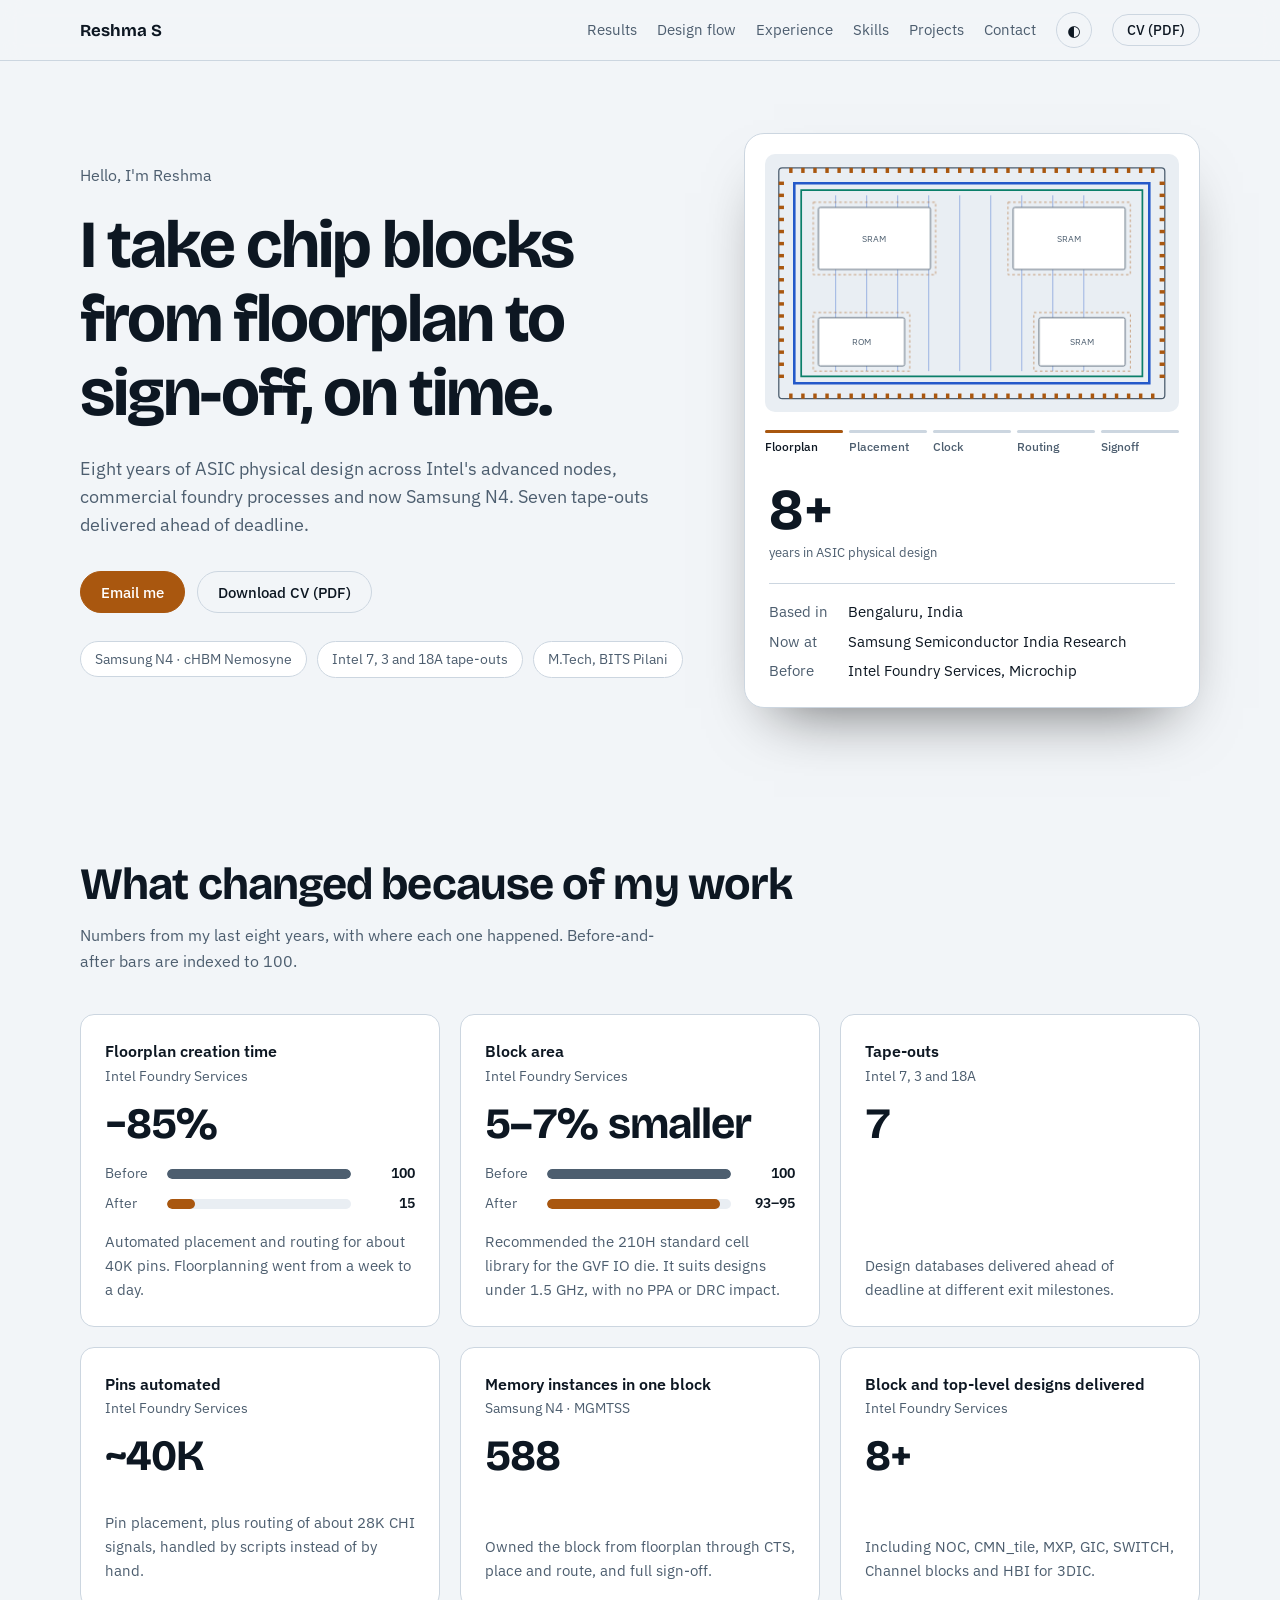
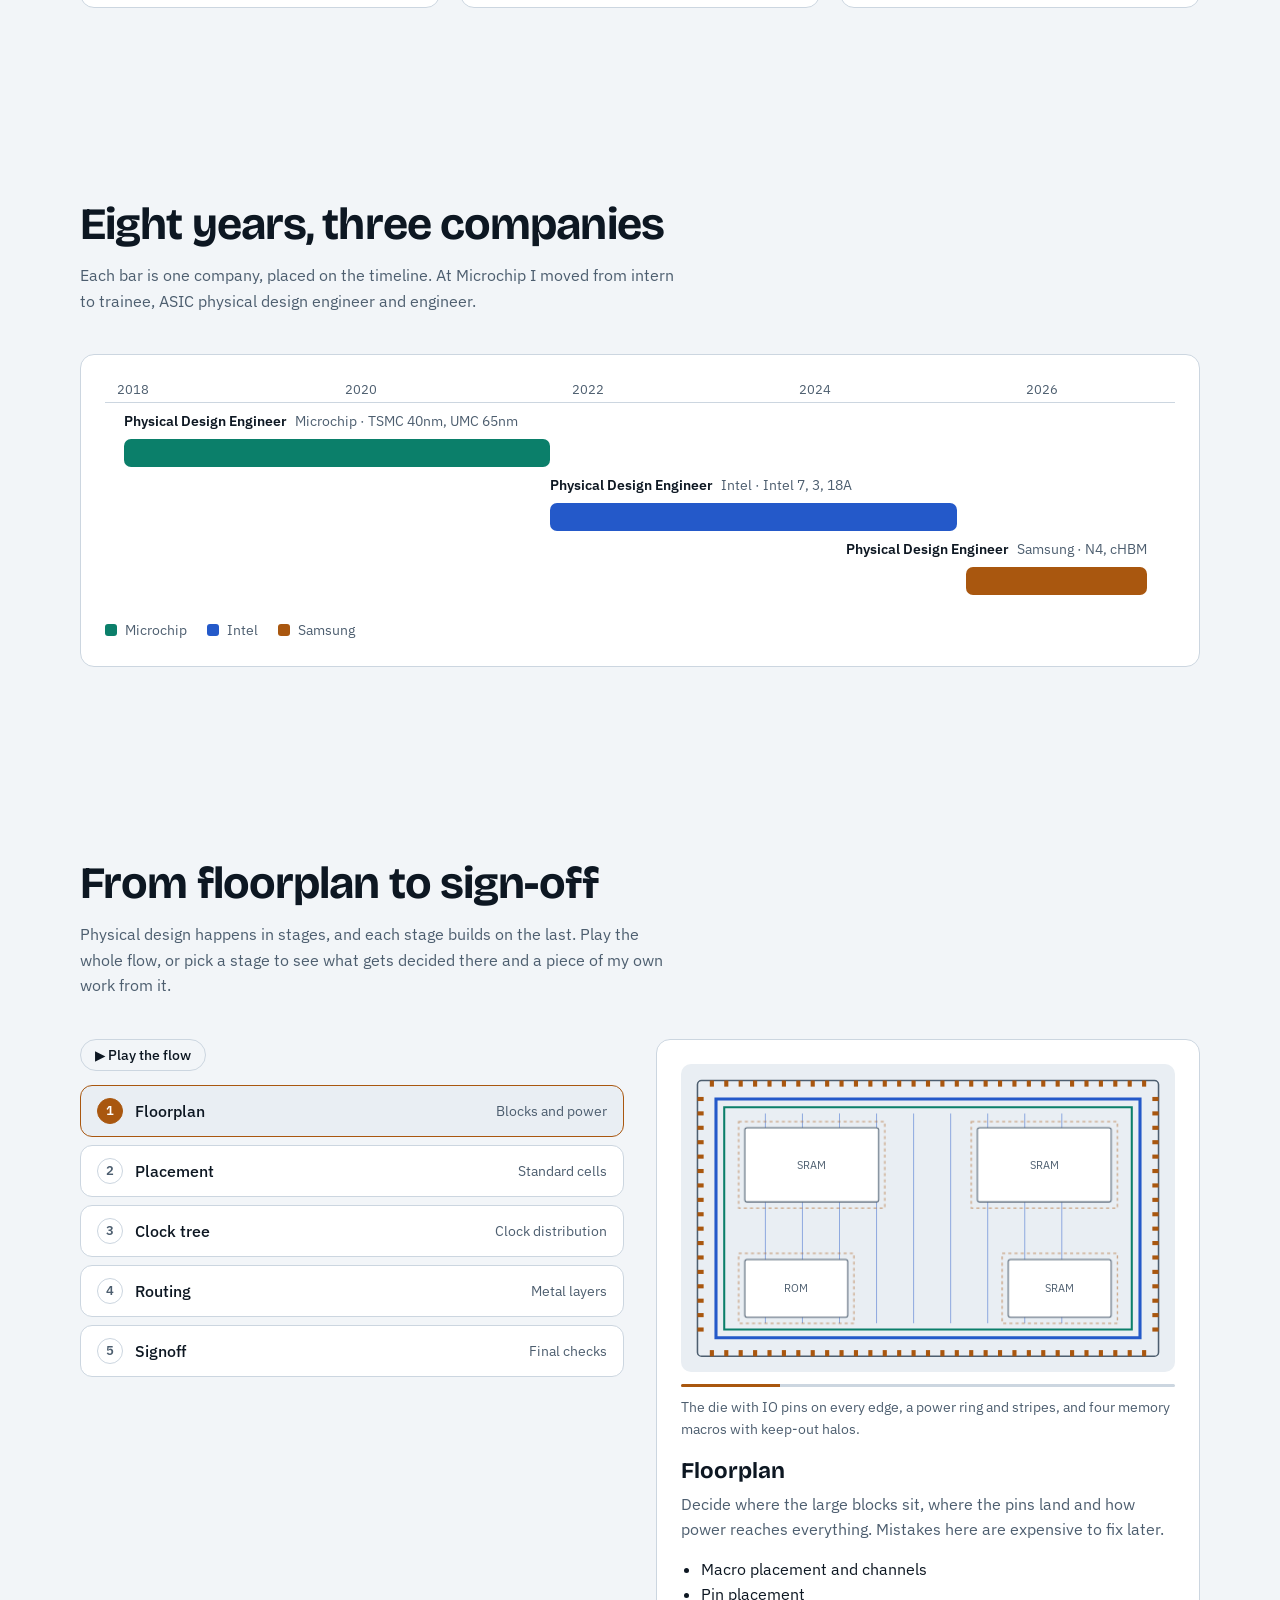
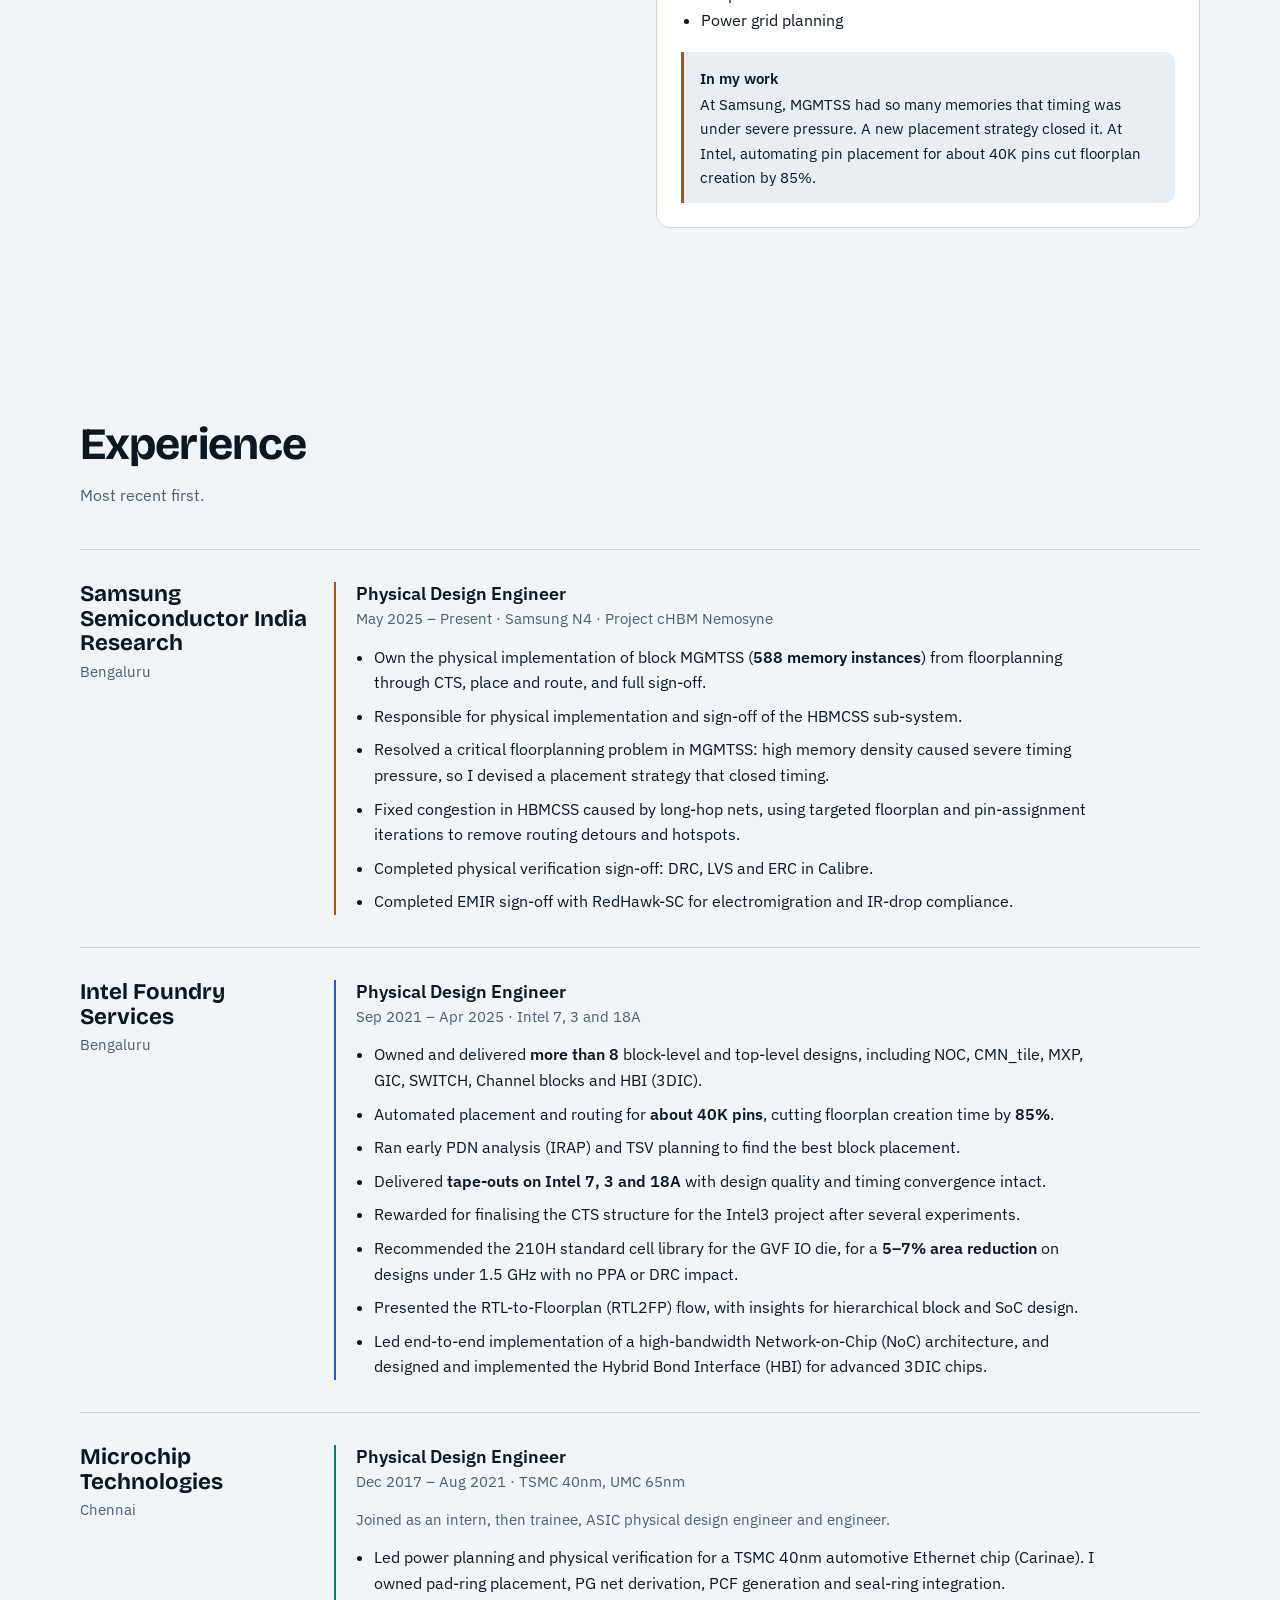
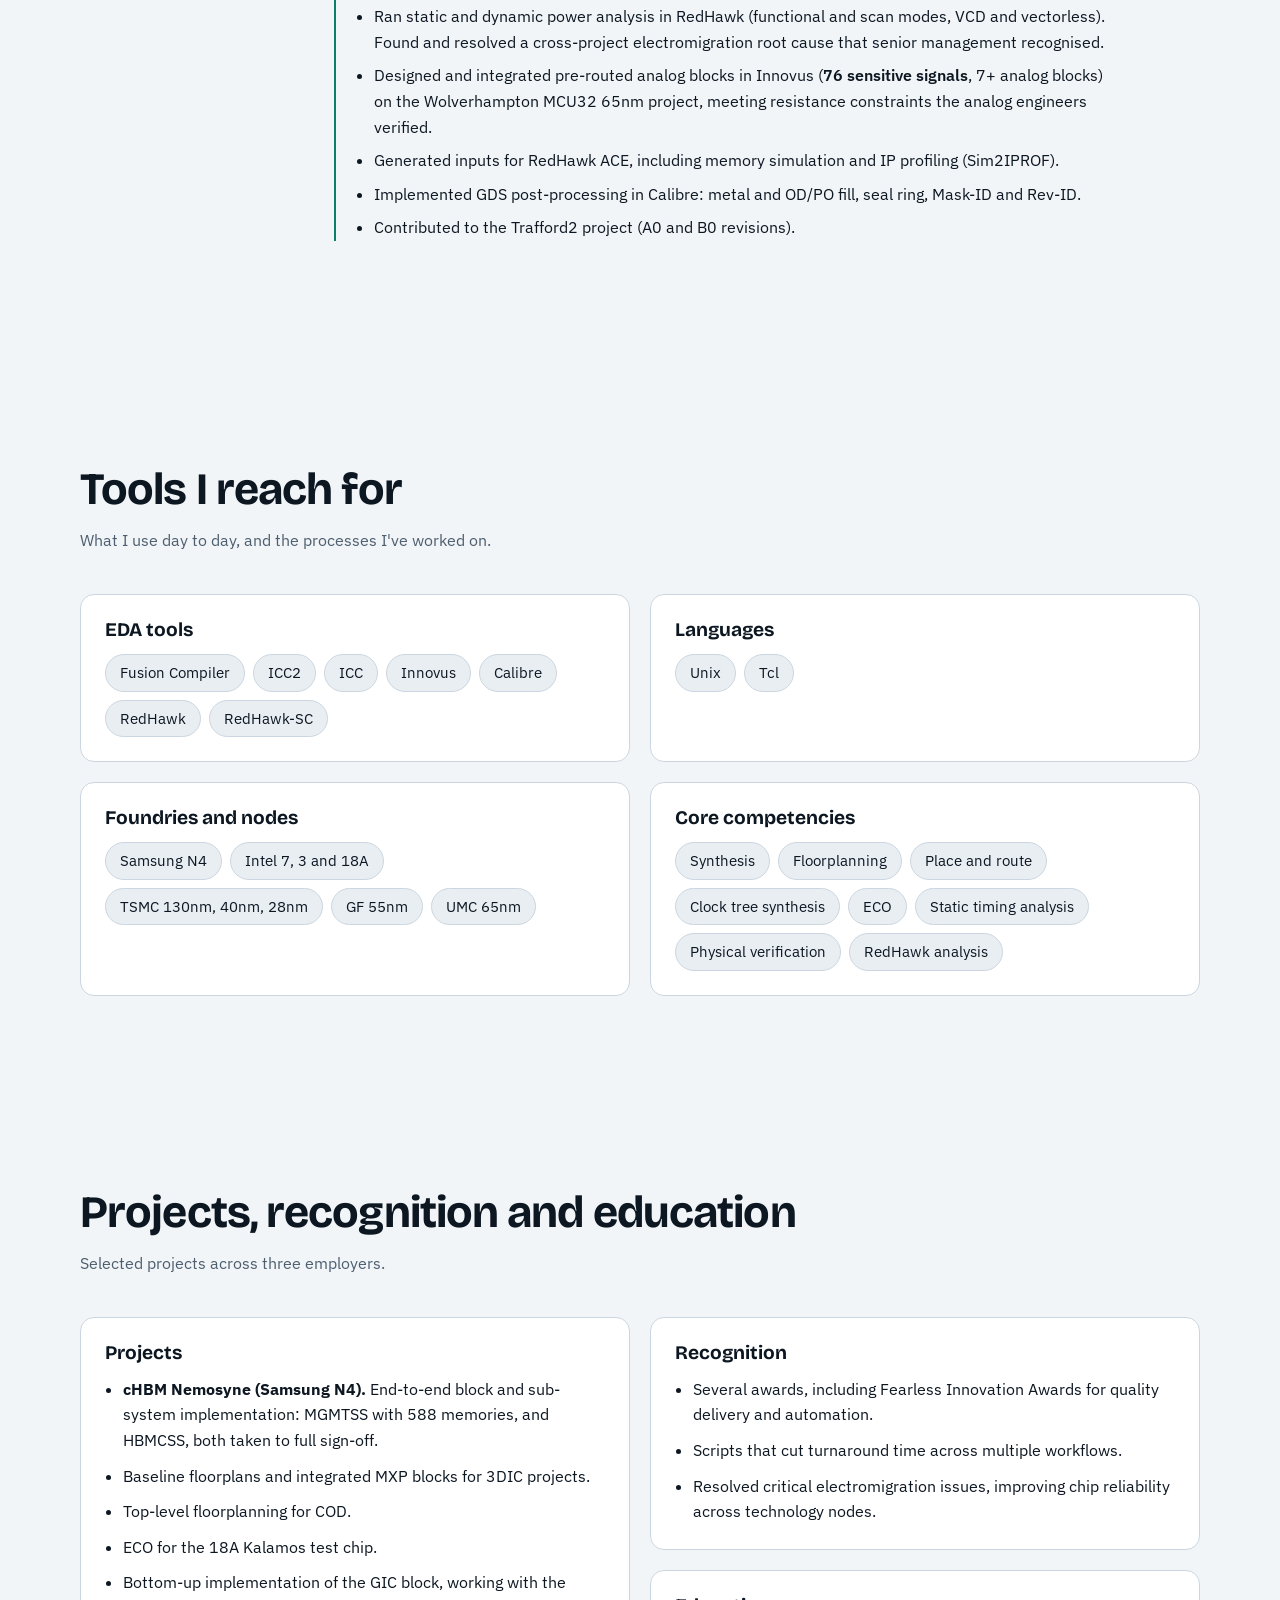
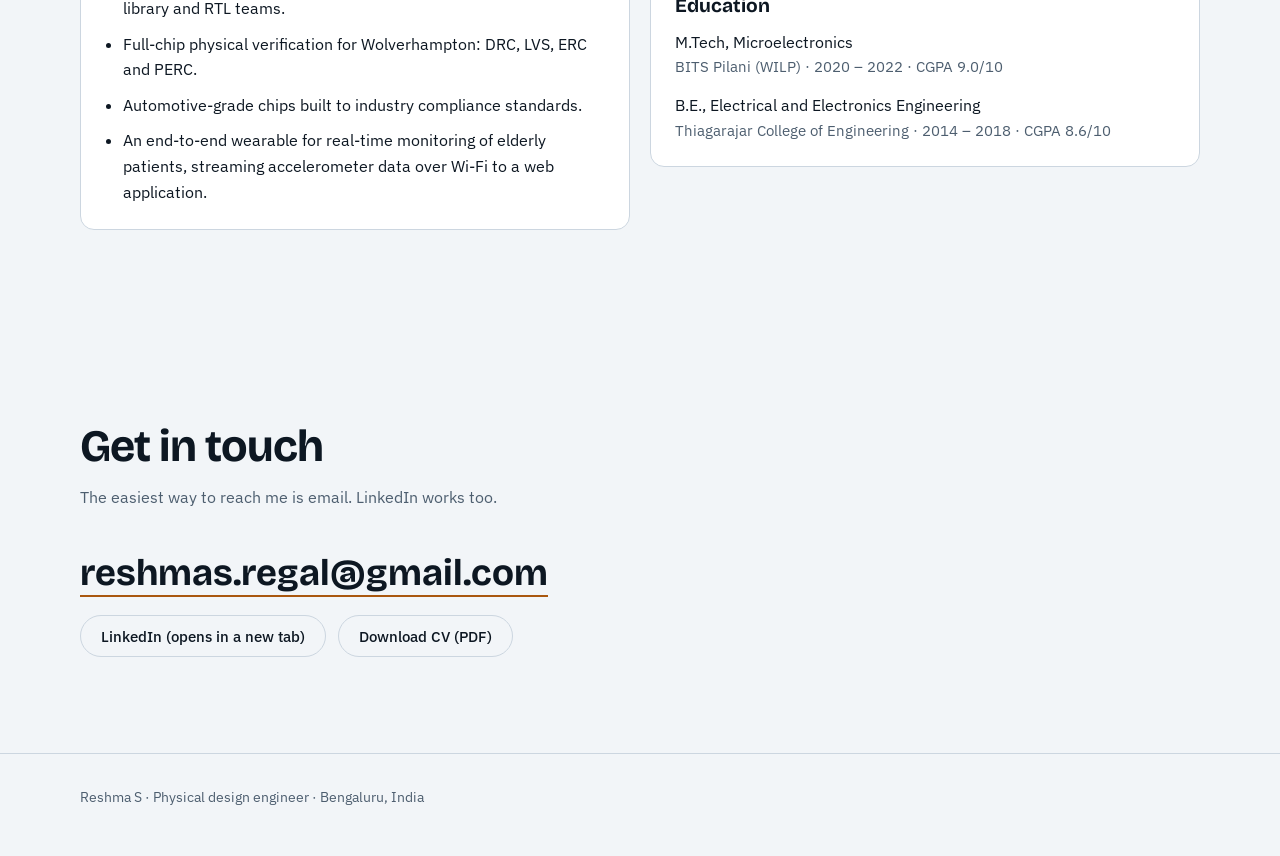
==== commit 2a3a3272: "Animate the hero die through the design flow and add stage renders" ====
--- a/index.html
+++ b/index.html
@@ -11,6 +11,7 @@
 <meta property="og:type" content="website">
 <link rel="icon" href="data:image/svg+xml,%3Csvg xmlns='http://www.w3.org/2000/svg' viewBox='0 0 64 64'%3E%3Crect width='64' height='64' rx='14' fill='%230a0f14'/%3E%3Crect x='14' y='14' width='36' height='36' fill='none' stroke='%23e9a65f' stroke-width='5'/%3E%3Cpath d='M22 32h20M32 22v20' stroke='%236ea8ff' stroke-width='4'/%3E%3C/svg%3E">
 <script>
+document.documentElement.classList.add('js');
 try{var t=localStorage.getItem('theme')||(matchMedia('(prefers-color-scheme: light)').matches?'light':'dark');document.documentElement.dataset.theme=t;}catch(e){}
 </script>
 <link rel="preconnect" href="https://fonts.googleapis.com">
@@ -69,11 +70,20 @@
 .chips{display:flex;flex-wrap:wrap;gap:10px;padding:0;margin:0;list-style:none}
 .chips li{padding:6px 14px;border:1px solid var(--line);border-radius:999px;font-size:.88rem;color:var(--muted);background:var(--panel)}
 .die-card{background:var(--panel);border:1px solid var(--line);border-radius:20px;padding:20px;box-shadow:0 30px 60px -30px rgba(0,0,0,.6)}
-#die{display:block;width:100%;height:auto;border-radius:10px;background:var(--panel-2)}
+#heroDie{display:block;width:100%;height:auto;border-radius:10px;background:var(--panel-2)}
+.hero-steps{display:grid;grid-template-columns:repeat(5,1fr);gap:6px;margin-top:12px}
+.hero-steps button{all:unset;box-sizing:border-box;cursor:pointer;padding:6px 0 2px;display:flex;flex-direction:column;gap:6px;color:var(--muted);font:500 .72rem var(--font-body)}
+.hero-steps button:focus-visible{outline:2px solid var(--cu);outline-offset:2px;border-radius:4px}
+.hero-steps i{display:block;height:3px;border-radius:2px;background:var(--line);position:relative;overflow:hidden}
+.hero-steps i::after{content:"";position:absolute;inset:0;background:var(--cu);transform:scaleX(0);transform-origin:left}
+.hero-steps .done i::after{transform:scaleX(1);background:var(--via)}
+.hero-steps .on{color:var(--ink)}
+.hero-steps .on i::after{animation:stepfill var(--dur,3s) linear forwards}
+@keyframes stepfill{to{transform:scaleX(1)}}
+@media(max-width:420px){.hero-steps button{font-size:.66rem}}
 .counter{padding:20px 4px 4px}
 .counter small{display:block;color:var(--muted)}
 .days{font:700 clamp(2.6rem,6vw,3.6rem)/1 var(--font-head);letter-spacing:.01em;margin:6px 0 2px;font-variant-numeric:tabular-nums}
-.secs{font:600 1.35rem var(--font-head);font-variant-numeric:tabular-nums;margin:14px 0 0}
 .facts{display:grid;grid-template-columns:auto 1fr;gap:6px 20px;margin:20px 0 0;padding-top:16px;border-top:1px solid var(--line);font-size:.92rem}
 .facts dt{color:var(--muted)} .facts dd{margin:0}
 @media(max-width:900px){.hero .wrap{grid-template-columns:1fr}}
@@ -87,7 +97,7 @@
 .metric .why{margin:auto 0 0;padding-top:16px;color:var(--muted);font-size:.93rem}
 .bars{display:grid;grid-template-columns:52px 1fr 54px;gap:8px 10px;align-items:center;font-size:.85rem;color:var(--muted)}
 .bars .track{height:10px;border-radius:5px;background:var(--panel-2);overflow:hidden}
-.bars .fill{display:block;height:100%;border-radius:5px;background:var(--muted)}
+.bars .fill{display:block;height:100%;width:var(--w);border-radius:5px;background:var(--muted);transition:width 1.1s cubic-bezier(.2,.7,.2,1)}
 .bars .fill.after{background:var(--cu)}
 .bars b{color:var(--ink);font-weight:600;text-align:right}
 @media(max-width:960px){.results{grid-template-columns:1fr 1fr}}
@@ -112,12 +122,22 @@
 /* flow */
 .flow{display:grid;grid-template-columns:1fr 1fr;gap:32px;align-items:start}
 .stages{display:flex;flex-direction:column;gap:8px;margin:0;padding:0;list-style:none}
-.stage-btn{width:100%;text-align:left;display:flex;justify-content:space-between;gap:16px;padding:14px 18px;border:1px solid var(--line);border-radius:12px;background:var(--panel);color:var(--ink);font:500 1rem var(--font-body);cursor:pointer}
+.flow-nav{display:flex;flex-direction:column;gap:14px;align-items:flex-start}
+.flow-nav .stages{width:100%}
+.stage-btn{width:100%;text-align:left;display:flex;align-items:center;gap:12px;padding:12px 16px;border:1px solid var(--line);border-radius:12px;background:var(--panel);color:var(--ink);font:500 1rem var(--font-body);cursor:pointer}
+.stage-btn .n{flex:none;width:26px;height:26px;border-radius:50%;border:1px solid var(--line);display:grid;place-items:center;font:600 .8rem var(--font-body);color:var(--muted)}
+.stage-btn .nm{flex:1;font-style:normal}
 .stage-btn span{color:var(--muted);font-weight:400;font-size:.9rem}
 .stage-btn[aria-selected="true"]{border-color:var(--cu);background:var(--panel-2)}
+.stage-btn[aria-selected="true"] .n{background:var(--cu);border-color:var(--cu);color:#1a1006}
+.stage-btn.done .n{border-color:var(--via);color:var(--via)}
+:root[data-theme="light"] .stage-btn[aria-selected="true"] .n{color:#fff}
+.prog{height:3px;background:var(--line);border-radius:2px;margin:12px 0 10px;overflow:hidden}
+.prog i{display:block;height:100%;width:0;background:var(--cu);transition:width .6s cubic-bezier(.2,.7,.2,1)}
+.detail .cap{font-size:.85rem;margin:0 0 18px}
 .detail{background:var(--panel);border:1px solid var(--line);border-radius:var(--radius);padding:24px}
-#flowsvg{display:block;width:100%;height:auto;background:var(--panel-2);border-radius:10px;margin-bottom:20px}
-#flowsvg g{transition:opacity .35s}
+#flowsvg{display:block;width:100%;height:auto;background:var(--panel-2);border-radius:10px}
+.die-svg g{transition:opacity .35s}
 .detail h3{font-size:1.4rem;margin-bottom:8px}
 .detail p{margin:0 0 14px;color:var(--muted)}
 .detail ul{margin:0 0 18px;padding-left:20px}
@@ -158,7 +178,32 @@
   .lede{margin-bottom:28px}
   .card,.metric,.detail,.gantt{padding:20px}
 }
-@media(prefers-reduced-motion:reduce){html{scroll-behavior:auto}#flowsvg g{transition:none}}
+/* motion */
+@keyframes rise{from{opacity:0;transform:translateY(16px)}to{opacity:1;transform:none}}
+@keyframes draw{from{stroke-dashoffset:1}to{stroke-dashoffset:0}}
+@keyframes fadein{from{opacity:0}to{opacity:var(--o,1)}}
+.js .anim{animation:rise .8s cubic-bezier(.2,.7,.2,1) both;animation-delay:calc(var(--i,0)*90ms + 80ms)}
+.js .metric:not(.in) .fill{width:0}
+.bars .fill.after{transition-delay:.35s}
+.bar{transform-origin:left center;transition:transform 1s cubic-bezier(.2,.7,.2,1);transition-delay:calc(var(--i,0)*.22s)}
+.grow .lab{transition:opacity .6s;transition-delay:calc(var(--i,0)*.22s + .3s)}
+.js .gantt:not(.in) .bar{transform:scaleX(0)}
+.js .gantt:not(.in) .lab{opacity:0}
+.metric .big{font-variant-numeric:tabular-nums}
+@keyframes ping{from{transform:scale(1);opacity:.7}to{transform:scale(5);opacity:0}}
+.die-svg .d{stroke-dasharray:1;stroke-dashoffset:0}
+.die-svg .ping{opacity:0}
+.die-svg g.active .ping{transform-box:fill-box;transform-origin:center;animation:ping 2.2s ease-out infinite;animation-delay:var(--d,1s)}
+.die-svg g.play .d{animation:draw .9s ease both;animation-delay:var(--d,0s)}
+.die-svg g.play .f{animation:fadein .5s ease both;animation-delay:var(--d,0s)}
+@media(prefers-reduced-motion:reduce){
+  html{scroll-behavior:auto}
+  .die-svg g{transition:none}
+  .js .anim,.die-svg g.play .d,.die-svg g.play .f,.die-svg g.active .ping{animation:none}
+  .prog i{transition:none}
+  .hero-steps .on i::after{animation:none;transform:scaleX(1)}
+  .bars .fill,.bar,.grow .lab{transition:none}
+}
 </style>
 </head>
 <body>
@@ -181,27 +226,31 @@
   <section class="hero">
     <div class="wrap">
       <div>
-        <p class="hello">Hello, I'm Reshma</p>
-        <h1>I take chip blocks from floorplan to sign-off, on time.</h1>
-        <p class="bio">Eight years of ASIC physical design across Intel's advanced nodes, commercial foundry processes and now Samsung N4. Seven tape-outs delivered ahead of deadline.</p>
-        <div class="actions">
+        <p class="hello anim" style="--i:0">Hello, I'm Reshma</p>
+        <h1 class="anim" style="--i:1">I take chip blocks from floorplan to sign-off, on time.</h1>
+        <p class="bio anim" style="--i:2">Eight years of ASIC physical design across Intel's advanced nodes, commercial foundry processes and now Samsung N4. Seven tape-outs delivered ahead of deadline.</p>
+        <div class="actions anim" style="--i:3">
           <a class="btn primary" href="mailto:reshmas.regal@gmail.com">Email me</a>
           <a class="btn" href="reshma-s-resume.pdf" download>Download CV (PDF)</a>
         </div>
-        <ul class="chips">
+        <ul class="chips anim" style="--i:4">
           <li>Samsung N4 · cHBM Nemosyne</li>
           <li>Intel 7, 3 and 18A tape-outs</li>
           <li>M.Tech, BITS Pilani</li>
         </ul>
       </div>
-      <div class="die-card">
-        <canvas id="die" width="720" height="400" role="img" aria-label="A chip floorplan with wires being routed between blocks"></canvas>
+      <div class="die-card anim" style="--i:2">
+        <svg id="heroDie" class="die-svg" viewBox="0 0 480 300" role="img" aria-label="A chip die being built stage by stage, from floorplan to sign-off"></svg>
+        <div class="hero-steps" id="heroSteps" role="group" aria-label="Show a flow stage">
+          <button type="button"><i></i><span>Floorplan</span></button>
+          <button type="button"><i></i><span>Placement</span></button>
+          <button type="button"><i></i><span>Clock</span></button>
+          <button type="button"><i></i><span>Routing</span></button>
+          <button type="button"><i></i><span>Signoff</span></button>
+        </div>
         <div class="counter">
-          <small>Since my first physical design internship, Dec 2017</small>
-          <div class="days" id="days">0</div>
-          <small>days in physical design</small>
-          <div class="secs" id="secs" aria-hidden="true">0</div>
-          <small aria-hidden="true">seconds, and counting</small>
+          <div class="days">8+</div>
+          <small>years in ASIC physical design</small>
           <dl class="facts">
             <dt>Based in</dt><dd>Bengaluru, India</dd>
             <dt>Now at</dt><dd>Samsung Semiconductor India Research</dd>
@@ -222,8 +271,8 @@
           <p class="what">Floorplan creation time</p><p class="where">Intel Foundry Services</p>
           <p class="big">−85%</p>
           <div class="bars">
-            <span>Before</span><span class="track"><span class="fill" style="width:100%"></span></span><b>100</b>
-            <span>After</span><span class="track"><span class="fill after" style="width:15%"></span></span><b>15</b>
+            <span>Before</span><span class="track"><span class="fill" style="--w:100%"></span></span><b>100</b>
+            <span>After</span><span class="track"><span class="fill after" style="--w:15%"></span></span><b>15</b>
           </div>
           <p class="why">Automated placement and routing for about 40K pins. Floorplanning went from a week to a day.</p>
         </article>
@@ -232,8 +281,8 @@
           <p class="what">Block area</p><p class="where">Intel Foundry Services</p>
           <p class="big">5–7% smaller</p>
           <div class="bars">
-            <span>Before</span><span class="track"><span class="fill" style="width:100%"></span></span><b>100</b>
-            <span>After</span><span class="track"><span class="fill after" style="width:94%"></span></span><b>93–95</b>
+            <span>Before</span><span class="track"><span class="fill" style="--w:100%"></span></span><b>100</b>
+            <span>After</span><span class="track"><span class="fill after" style="--w:94%"></span></span><b>93–95</b>
           </div>
           <p class="why">Recommended the 210H standard cell library for the GVF IO die. It suits designs under 1.5 GHz, with no PPA or DRC impact.</p>
         </article>
@@ -282,12 +331,17 @@
 
   <section id="flow">
     <div class="wrap">
-      <h2>From netlist to layout</h2>
-      <p class="lede">Physical design happens in stages, and each stage builds on the last. Pick one to see what gets decided there, and a piece of my own work from that stage.</p>
+      <h2>From floorplan to sign-off</h2>
+      <p class="lede">Physical design happens in stages, and each stage builds on the last. Play the whole flow, or pick a stage to see what gets decided there and a piece of my own work from it.</p>
       <div class="flow">
-        <ul class="stages" role="tablist" aria-label="Physical design stages" id="stages"></ul>
+        <div class="flow-nav">
+          <button class="btn small" id="play" type="button" aria-pressed="false">▶ Play the flow</button>
+          <ul class="stages" role="tablist" aria-label="Physical design stages" id="stages"></ul>
+        </div>
         <div class="detail" role="tabpanel" id="detail" aria-live="polite">
-          <svg id="flowsvg" viewBox="0 0 400 250" role="img" aria-label="A die that fills in as each stage is selected"></svg>
+          <svg id="flowsvg" class="die-svg" viewBox="0 0 480 300" role="img" aria-label="Die render at the floorplan stage"></svg>
+          <div class="prog" aria-hidden="true"><i id="prog"></i></div>
+          <p class="cap" id="d-cap"></p>
           <h3 id="d-title"></h3>
           <p id="d-text"></p>
           <ul id="d-list"></ul>
@@ -437,7 +491,7 @@
   btn.addEventListener('click',function(){
     root.dataset.theme=root.dataset.theme==='dark'?'light':'dark';
     try{localStorage.setItem('theme',root.dataset.theme);}catch(e){}
-    label();drawDie(1);
+    label();
   });
 })();
 
@@ -457,11 +511,30 @@
   io.observe(document.querySelector('.hero'));
 })();
 
-/* counter */
+/* results: count up and fill bars when scrolled into view */
 (function(){
-  var start=new Date(2017,11,1).getTime(),d=document.getElementById('days'),s=document.getElementById('secs');
-  function tick(){var ms=Date.now()-start;d.textContent=Math.floor(ms/864e5).toLocaleString('en-US');s.textContent=Math.floor(ms/1000).toLocaleString('en-US');}
-  tick();setInterval(tick,1000);
+  var cards=[].slice.call(document.querySelectorAll('.metric'));
+  var rm=window.matchMedia('(prefers-reduced-motion: reduce)').matches;
+  if(!('IntersectionObserver' in window)){cards.forEach(function(c){c.classList.add('in');});return;}
+  cards.forEach(function(c){
+    var b=c.querySelector('.big'),final=b.textContent;
+    b.dataset.final=final;b.setAttribute('role','img');b.setAttribute('aria-label',final);
+    if(!rm)b.textContent=final.replace(/\d+/g,'0');
+  });
+  var io=new IntersectionObserver(function(es){es.forEach(function(e){
+    if(!e.isIntersecting)return;
+    io.unobserve(e.target);e.target.classList.add('in');
+    if(rm)return;
+    var b=e.target.querySelector('.big'),final=b.dataset.final,t0=null;
+    function step(t){
+      if(t0===null)t0=t;
+      var k=Math.min(1,(t-t0)/1200),v=1-Math.pow(1-k,3);
+      b.textContent=final.replace(/\d+/g,function(m){return Math.round(m*v);});
+      if(k<1)requestAnimationFrame(step);
+    }
+    requestAnimationFrame(step);
+  });},{threshold:.35});
+  cards.forEach(function(c){io.observe(c);});
 })();
 
 /* career timeline */
@@ -475,8 +548,8 @@
   ];
   var axis=document.getElementById('axis'),rows=document.getElementById('rows');
   for(var y=2018;y<=Math.floor(nowY);y+=2){var el=document.createElement('span');el.textContent=y;el.style.left=((y-T0)/span*100)+'%';axis.appendChild(el);}
-  roles.forEach(function(r){
-    var row=document.createElement('div');row.className='grow';
+  roles.forEach(function(r,idx){
+    var row=document.createElement('div');row.className='grow';row.style.setProperty('--i',idx);
     var left=(r[2]-T0)/span*100,w=(r[3]-r[2])/span*100;
     var lab=document.createElement('div');lab.className='lab';
     lab.innerHTML='<b>'+r[0]+'</b><i>'+r[1]+'</i>';
@@ -485,104 +558,186 @@
     bar.style.left=left+'%';bar.style.width=w+'%';
     row.appendChild(lab);row.appendChild(bar);rows.appendChild(row);
   });
+  var gt=document.querySelector('.gantt');
+  if('IntersectionObserver' in window){
+    var go=new IntersectionObserver(function(es){if(es[0].isIntersecting){gt.classList.add('in');go.disconnect();}},{threshold:.3});
+    go.observe(gt);
+  }else{gt.classList.add('in');}
 })();
+
+/* the die renders, shared by the hero and the flow section */
+function buildDie(svg,uid){
+  var NS='http://www.w3.org/2000/svg';
+  function el(n,a,p){var e=document.createElementNS(NS,n);for(var k in a)e.setAttribute(k,a[k]);(p||svg).appendChild(e);return e;}
+  var seed=7;function rnd(){seed=(seed*9301+49297)%233280;return seed/233280;}
+  function dl(v){return '--d:'+v.toFixed(2)+'s';}
+  var FONT='IBM Plex Sans, sans-serif';
+  var macros=[[62,62,130,72,'SRAM'],[288,62,130,72,'SRAM'],[62,190,100,56,'ROM'],[318,190,100,56,'SRAM']];
+  function inMacro(x,y,pad){return macros.some(function(m){return x>m[0]-pad&&x<m[0]+m[2]+pad&&y>m[1]-pad&&y<m[1]+m[3]+pad;});}
+  function runHits(xa,ya,xb,yb){var n=Math.ceil(Math.max(Math.abs(xb-xa),Math.abs(yb-ya))/4),i;for(i=0;i<=n;i++){if(inMacro(xa+(xb-xa)*i/n,ya+(yb-ya)*i/n,3))return true;}return false;}
+
+  var defs=el('defs',{});
+  var rg=el('radialGradient',{id:uid+'-ir'},defs);
+  el('stop',{offset:0,'stop-color':'#ff5a3c','stop-opacity':.6},rg);
+  el('stop',{offset:1,'stop-color':'#ff5a3c','stop-opacity':0},rg);
+  el('rect',{x:16,y:16,width:448,height:268,rx:4,fill:'none',stroke:'var(--muted)','stroke-width':1.5});
+  var g=[],gi,x,y,n;
+  for(gi=0;gi<5;gi++)g.push(el('g',{}));
+
+  /* 1 floorplan: IO pins, power ring, stripes, macros with halos */
+  n=0;
+  for(x=30;x<=450;x+=14){[16,278].forEach(function(py){el('rect',{x:x-2,y:py,width:4,height:6,fill:'var(--cu)','class':'f',style:dl(n*.01)},g[0]);});n++;}
+  for(y=34;y<=270;y+=14){[16,458].forEach(function(px){el('rect',{x:px,y:y-2,width:6,height:4,fill:'var(--cu)','class':'f',style:dl(n*.01)},g[0]);});n++;}
+  el('rect',{x:34,y:34,width:412,height:232,fill:'none',stroke:'var(--m1)','stroke-width':3,'class':'d',pathLength:1,style:dl(.25)},g[0]);
+  el('rect',{x:42,y:42,width:396,height:216,fill:'none',stroke:'var(--via)','stroke-width':2,'class':'d',pathLength:1,style:dl(.45)},g[0]);
+  for(x=82,n=0;x<=400;x+=36,n++){el('line',{x1:x,y1:48,x2:x,y2:252,stroke:'var(--m1)','stroke-width':1,opacity:.45,'class':'d',pathLength:1,style:dl(.7+n*.07)},g[0]);}
+  macros.forEach(function(m,i){
+    el('rect',{x:m[0]-6,y:m[1]-6,width:m[2]+12,height:m[3]+12,fill:'none',stroke:'var(--cu)','stroke-dasharray':'3 3',opacity:.6,'class':'f',style:dl(1.1+i*.12)+';--o:.6'},g[0]);
+    el('rect',{x:m[0],y:m[1],width:m[2],height:m[3],rx:2,fill:'var(--panel)',stroke:'var(--muted)','class':'f',style:dl(1+i*.12)},g[0]);
+    var t=el('text',{x:m[0]+m[2]/2,y:m[1]+m[3]/2+4,'text-anchor':'middle','font-size':11,fill:'var(--muted)','font-family':FONT,'class':'f',style:dl(1.2+i*.12)},g[0]);t.textContent=m[4];
+  });
+
+  /* 2 placement: standard cells in rows */
+  var rn=0,w,c;
+  for(y=62;y<=248;y+=7,rn++){x=52;while(x<428){
+    w=4+Math.floor(rnd()*3)*3;
+    if(!inMacro(x,y+2,9)&&!inMacro(x+w,y+2,9)&&rnd()>.12){
+      c=rnd();
+      el('rect',{x:x,y:y,width:w,height:5,rx:.8,fill:c>.7?'var(--m1)':'var(--via)',opacity:(.55+c*.3).toFixed(2),'class':'f',style:dl(rn*.035+rnd()*.3)+';--o:'+(.55+c*.3).toFixed(2)},g[1]);
+    }
+    x+=w+1.4;
+  }}
+
+  /* 3 clock tree: root, buffers, sinks */
+  [['M240 162 H130 M240 162 H350 M240 162 V96 M240 162 V226',.1],
+   ['M130 162 V146 M130 162 V178 M350 162 V146 M350 162 V178 M240 96 H214 M240 96 H266 M240 226 H214 M240 226 H266',.55],
+   ['M130 146 H80 M130 146 H180 M130 178 H80 M130 178 H180 M350 146 H300 M350 146 H400 M350 178 H300 M350 178 H400',.95]
+  ].forEach(function(lv){el('path',{d:lv[0],fill:'none',stroke:'var(--cu)','stroke-width':2,'stroke-linecap':'round','class':'d',pathLength:1,style:dl(lv[1])},g[2]);});
+  [[130,162],[350,162],[240,96],[240,226]].forEach(function(b,i){
+    el('polygon',{points:(b[0]-5)+','+(b[1]-5)+' '+(b[0]-5)+','+(b[1]+5)+' '+(b[0]+6)+','+b[1],fill:'var(--panel)',stroke:'var(--cu)','stroke-width':1.5,'class':'f',style:dl(.5+i*.1)},g[2]);});
+  [[80,146],[180,146],[80,178],[180,178],[300,146],[400,146],[300,178],[400,178],[214,96],[266,96],[214,226],[266,226]].forEach(function(p,i){
+    el('circle',{cx:p[0],cy:p[1],r:3.4,fill:'var(--cu)',stroke:'var(--panel)','stroke-width':1,'class':'f',style:dl(1.3+i*.04)},g[2]);});
+  [0,1.1].forEach(function(dly){el('circle',{cx:240,cy:162,r:6,fill:'none',stroke:'var(--cu)','stroke-width':1.5,'class':'ping',style:'--d:'+(1.2+dly)+'s'},g[2]);});
+  el('circle',{cx:240,cy:162,r:6,fill:'var(--cu)','class':'f',style:dl(0)},g[2]);
+
+  /* 4 routing: two metal layers joined by vias */
+  var made=0,tries=0;
+  while(made<72&&tries<1500){tries++;
+    var x1=Math.round((56+rnd()*368)/6)*6,y1=Math.round((60+rnd()*190)/6)*6,
+        x2=x1+Math.round((rnd()*2-1)*96/6)*6,y2=y1+Math.round((rnd()*2-1)*54/6)*6;
+    if(x2<56||x2>424||y2<60||y2>250)continue;
+    if(Math.abs(x1-x2)<24||Math.abs(y1-y2)<12)continue;
+    if(inMacro(x1,y1,6)||inMacro(x2,y2,6)||runHits(x1,y1,x2,y1)||runHits(x2,y1,x2,y2))continue;
+    var dd=made*.025;
+    el('path',{d:'M'+x1+' '+y1+' H'+x2,fill:'none',stroke:'var(--m1)','stroke-width':1.4,'class':'d',pathLength:1,style:dl(dd)},g[3]);
+    el('path',{d:'M'+x2+' '+y1+' V'+y2,fill:'none',stroke:'var(--via)','stroke-width':1.4,'class':'d',pathLength:1,style:dl(dd+.35)},g[3]);
+    el('rect',{x:x2-2,y:y1-2,width:4,height:4,fill:'var(--ink)','class':'f',style:dl(dd+.3)},g[3]);
+    made++;
+  }
+
+  /* 5 signoff: IR drop, critical path, check badges */
+  [[127,98],[353,98],[368,218]].forEach(function(b,i){el('circle',{cx:b[0],cy:b[1],r:78,fill:'url(#'+uid+'-ir)','class':'f',style:dl(.2+i*.15)},g[4]);});
+  el('path',{d:'M80 178 H206 V150 H322 V178 H400',fill:'none',stroke:'var(--ink)','stroke-width':2.4,'stroke-linejoin':'round','class':'d',pathLength:1,style:dl(.6)},g[4]);
+  [[80,178],[400,178]].forEach(function(p,i){el('rect',{x:p[0]-4,y:p[1]-4,width:8,height:8,fill:'var(--ink)','class':'f',style:dl(.5+i)},g[4]);});
+  [['STA',196,70],['DRC',244,70],['LVS',196,94],['EMIR',244,94]].forEach(function(b,i){
+    el('rect',{x:b[1],y:b[2],width:42,height:20,rx:10,fill:'var(--panel)',stroke:'var(--via)','class':'f',style:dl(1.3+i*.25)},g[4]);
+    var t=el('text',{x:b[1]+21,y:b[2]+14,'text-anchor':'middle','font-size':10.5,fill:'var(--ink)','font-family':FONT,'class':'f',style:dl(1.3+i*.25)},g[4]);t.textContent=b[0]+' ✓';
+  });
+
+  return g;
+}
 
 /* design flow */
 (function(){
   var stages=[
     {n:'Floorplan',s:'Blocks and power',t:'Decide where the large blocks sit, where the pins land and how power reaches everything. Mistakes here are expensive to fix later.',l:['Macro placement and channels','Pin placement','Power grid planning'],
+     c:'The die with IO pins on every edge, a power ring and stripes, and four memory macros with keep-out halos.',
      w:'At Samsung, MGMTSS had so many memories that timing was under severe pressure. A new placement strategy closed it. At Intel, automating pin placement for about 40K pins cut floorplan creation by 85%.'},
     {n:'Placement',s:'Standard cells',t:'Spread the standard cells so wires stay short and timing paths stay tight, without crowding any one area.',l:['Timing at placement','Congestion','Legal cell positions'],
+     c:'Standard cells packed into rows around the macros and their halos.',
      w:'Fixed congestion in HBMCSS caused by long-hop nets, using floorplan and pin-assignment iterations to remove detours and hotspots.'},
     {n:'Clock tree',s:'Clock distribution',t:'Deliver the clock to every flip-flop at nearly the same moment, while keeping clock power under control.',l:['Skew','Insertion delay','Clock power'],
+     c:'The clock tree grows from the root: buffers at each branch, flip-flop sinks at the leaves. The rings show the clock spreading out.',
      w:'Finalised the CTS structure for the Intel3 project after several experiments, and was rewarded for it.'},
     {n:'Routing',s:'Metal layers',t:'Connect every net across the metal layers while following the foundry’s spacing rules.',l:['Design rule violations','Antenna effects','Signal integrity'],
+     c:'Blue wires run horizontally on one metal layer, teal wires vertically on the next. The white squares are vias between them.',
      w:'Automated routing for about 28K CHI signals at Intel, and integrated pre-routed analog blocks with 76 sensitive signals at Microchip.'},
     {n:'Signoff',s:'Final checks',t:'Prove the layout works before it goes to the fab, across timing, power and physical checks.',l:['Static timing across corners','IR drop and electromigration','DRC and LVS'],
+     c:'The bright line is a critical timing path. The red glow is IR drop under the memories. The badges are the four sign-off checks, shown passing.',
      w:'Signed off MGMTSS and HBMCSS with Calibre (DRC, LVS, ERC) and RedHawk-SC (EMIR) at Samsung. Earlier, I resolved a cross-project electromigration root cause at Microchip.'}
   ];
-  var NS='http://www.w3.org/2000/svg',svg=document.getElementById('flowsvg');
-  function el(n,a,p){var e=document.createElementNS(NS,n);for(var k in a)e.setAttribute(k,a[k]);(p||svg).appendChild(e);return e;}
-  var seed=7;function rnd(){seed=(seed*9301+49297)%233280;return seed/233280;}
-  var g=[];for(var i=0;i<5;i++)g.push(el('g',{}));
-  /* 0 floorplan */
-  el('rect',{x:30,y:25,width:340,height:200,fill:'none',stroke:'var(--cu)','stroke-width':3},g[0]);
-  var macros=[[45,40,100,60],[255,40,100,60],[45,150,80,60],[275,150,80,60]];
-  macros.forEach(function(r){el('rect',{x:r[0],y:r[1],width:r[2],height:r[3],rx:3,fill:'var(--line)',stroke:'var(--muted)'},g[0]);});
-  /* 1 placement */
-  function inMacro(x,y){return macros.some(function(m){return x>m[0]-4&&x<m[0]+m[2]+1&&y>m[1]-4&&y<m[1]+m[3]+1;});}
-  for(var y2=36;y2<216;y2+=4.6){for(var x2=38;x2<358;x2+=4.6){
-    if(inMacro(x2,y2))continue;
-    if(rnd()>.4)el('rect',{x:x2,y:y2,width:3.4,height:3,fill:'var(--via)',opacity:.7},g[1]);}}
-  /* 2 clock */
-  var p='M200 125 V110 M200 110 H100 M200 110 H300 M100 110 V70 M300 110 V70 M100 70 H80 M100 70 H130 M300 70 H270 M300 70 H330 M200 125 V150 M200 150 H110 M200 150 H290';
-  el('path',{d:p,fill:'none',stroke:'var(--cu)','stroke-width':2.2},g[2]);
-  el('circle',{cx:200,cy:125,r:5,fill:'var(--cu)'},g[2]);
-  /* 3 routing */
-  for(var i3=0;i3<34;i3++){var x3=40+rnd()*320,y3=35+rnd()*180,x4=40+rnd()*320,y4=35+rnd()*180;
-    if(inMacro(x3,y3)||inMacro(x4,y4)||inMacro(x4,y3))continue;
-    el('path',{d:'M'+x3.toFixed(0)+' '+y3.toFixed(0)+' H'+x4.toFixed(0)+' V'+y4.toFixed(0),fill:'none',stroke:i3%2?'var(--m1)':'var(--via)','stroke-width':1.1,opacity:.85},g[3]);}
-  /* 4 signoff */
-  [['STA',70],['DRC',165],['LVS',260]].forEach(function(b){
-    el('rect',{x:b[1],y:205,width:70,height:22,rx:11,fill:'var(--panel)',stroke:'var(--via)'},g[4]);
-    var t=el('text',{x:b[1]+35,y:220,'text-anchor':'middle','font-size':12,fill:'var(--ink)','font-family':'IBM Plex Sans, sans-serif'},g[4]);t.textContent=b[0]+' ✓';});
-
-  var list=document.getElementById('stages'),btns=[];
-  stages.forEach(function(s,i){
+  var svg=document.getElementById('flowsvg'),g=buildDie(svg,'f');
+
+  /* stage list, playback */
+  var list=document.getElementById('stages'),detail=document.getElementById('detail'),playBtn=document.getElementById('play'),btns=[],cur=0,timer=null;
+  stages.forEach(function(st,i){
     var li=document.createElement('li'),b=document.createElement('button');
     b.className='stage-btn';b.type='button';b.setAttribute('role','tab');
-    b.innerHTML=s.n+'<span>'+s.s+'</span>';
-    b.addEventListener('click',function(){pick(i);});
+    b.innerHTML='<b class="n">'+(i+1)+'</b><em class="nm">'+st.n+'</em><span>'+st.s+'</span>';
+    b.addEventListener('click',function(){stop();pick(i);});
     b.addEventListener('keydown',function(e){
-      var k=e.key==='ArrowDown'?1:e.key==='ArrowUp'?-1:0;if(!k)return;e.preventDefault();var j=(i+k+stages.length)%stages.length;pick(j);btns[j].focus();});
+      var k=e.key==='ArrowDown'?1:e.key==='ArrowUp'?-1:0;if(!k)return;e.preventDefault();stop();var j=(i+k+stages.length)%stages.length;pick(j);btns[j].focus();});
     li.appendChild(b);list.appendChild(li);btns.push(b);});
-  function pick(i){
-    btns.forEach(function(b,j){b.setAttribute('aria-selected',j===i);b.tabIndex=j===i?0:-1;});
-    g.forEach(function(gr,j){gr.style.opacity=j<=i?1:0;});
+  function play(i){var gr=g[i];gr.classList.remove('play');void gr.getBoundingClientRect();gr.classList.add('play');}
+  function pick(i,quiet){
+    cur=i;
+    btns.forEach(function(b,j){b.setAttribute('aria-selected',j===i);b.tabIndex=j===i?0:-1;b.classList.toggle('done',j<i);});
+    g.forEach(function(gr,j){gr.style.opacity=j===i?1:j<i?.4:0;gr.classList.toggle('active',j===i);});
+    document.getElementById('prog').style.width=((i+1)/stages.length*100)+'%';
     document.getElementById('d-title').textContent=stages[i].n;
     document.getElementById('d-text').textContent=stages[i].t;
+    document.getElementById('d-cap').textContent=stages[i].c;
     document.getElementById('d-list').innerHTML=stages[i].l.map(function(x){return '<li>'+x+'</li>';}).join('');
     document.getElementById('d-mine').textContent=stages[i].w;
+    svg.setAttribute('aria-label','Die render at the '+stages[i].n.toLowerCase()+' stage');
+    if(!quiet)play(i);
   }
-  pick(0);
+  function stop(){
+    if(timer)clearInterval(timer);timer=null;
+    playBtn.setAttribute('aria-pressed','false');playBtn.textContent='▶ Play the flow';detail.setAttribute('aria-live','polite');
+  }
+  function start(){
+    stop();
+    playBtn.setAttribute('aria-pressed','true');playBtn.textContent='❚❚ Pause';detail.setAttribute('aria-live','off');
+    pick(0);
+    timer=setInterval(function(){if(cur>=stages.length-1){stop();return;}pick(cur+1);},3600);
+  }
+  playBtn.addEventListener('click',function(){if(timer)stop();else start();});
+
+  pick(0,true);
+  if('IntersectionObserver' in window){
+    var seen=new IntersectionObserver(function(es){if(es[0].isIntersecting){seen.disconnect();if(!timer)play(cur);}},{threshold:.4});
+    seen.observe(svg);
+  }else{play(0);}
 })();
 
-/* hero die */
-var drawDie;
+/* hero: the same die, built stage by stage on a loop */
 (function(){
-  var cv=document.getElementById('die'),ctx=cv.getContext('2d'),W=cv.width,H=cv.height;
-  var reduce=window.matchMedia('(prefers-reduced-motion: reduce)').matches;
-  var seed=11;function rnd(){seed=(seed*9301+49297)%233280;return seed/233280;}
-  var blocks=[[40,40,200,110],[270,40,150,80],[450,40,230,80],[40,180,130,180],[200,170,170,70],[400,160,280,200],[200,270,170,90]];
-  var nets=[];
-  for(var i=0;i<46;i++){
-    var a=blocks[Math.floor(rnd()*blocks.length)],b=blocks[Math.floor(rnd()*blocks.length)];
-    var x1=a[0]+rnd()*a[2],y1=a[1]+rnd()*a[3],x2=b[0]+rnd()*b[2],y2=b[1]+rnd()*b[3];
-    nets.push({x1:x1,y1:y1,x2:x2,y2:y2,m:i%2,len:Math.abs(x2-x1)+Math.abs(y2-y1)});
+  var svg=document.getElementById('heroDie'),box=document.getElementById('heroSteps');
+  var steps=[].slice.call(box.querySelectorAll('button')),g=buildDie(svg,'h');
+  var rm=window.matchMedia('(prefers-reduced-motion: reduce)').matches,cur=0,timer=null,visible=true;
+  var HOLD=[3000,3000,3000,3000,4500];
+  function show(i){
+    cur=i;
+    g.forEach(function(gr,j){gr.style.opacity=j===i?1:j<i?.4:0;gr.classList.toggle('active',j===i);});
+    steps.forEach(function(b,j){
+      b.classList.remove('on');b.classList.toggle('done',j<i);
+      b.setAttribute('aria-pressed',j===i);
+      b.style.setProperty('--dur',HOLD[j]+'ms');
+    });
+    var gr=g[i];gr.classList.remove('play');void gr.getBoundingClientRect();gr.classList.add('play');
+    steps[i].classList.add('on');
+    svg.setAttribute('aria-label','Die at the '+steps[i].textContent.toLowerCase()+' stage');
   }
-  function css(n){return getComputedStyle(document.documentElement).getPropertyValue(n).trim();}
-  drawDie=function(p){
-    var line=css('--line'),mut=css('--muted'),c1=css('--m1'),c2=css('--cu');
-    ctx.clearRect(0,0,W,H);
-    ctx.strokeStyle=line;ctx.lineWidth=1;
-    for(var x=20;x<W;x+=20){ctx.beginPath();ctx.moveTo(x,0);ctx.lineTo(x,H);ctx.stroke();}
-    for(var y=20;y<H;y+=20){ctx.beginPath();ctx.moveTo(0,y);ctx.lineTo(W,y);ctx.stroke();}
-    ctx.fillStyle=line;ctx.strokeStyle=mut;ctx.lineWidth=1.2;
-    blocks.forEach(function(b){ctx.fillRect(b[0],b[1],b[2],b[3]);ctx.strokeRect(b[0],b[1],b[2],b[3]);});
-    ctx.lineWidth=2;
-    nets.forEach(function(n,i){
-      var f=Math.min(1,Math.max(0,p*1.5-(i/nets.length)*.5));if(f<=0)return;
-      var total=n.len*f,hx=Math.abs(n.x2-n.x1);
-      ctx.strokeStyle=n.m?c1:c2;ctx.beginPath();ctx.moveTo(n.x1,n.y1);
-      var dx=Math.min(total,hx)*Math.sign(n.x2-n.x1);ctx.lineTo(n.x1+dx,n.y1);
-      if(total>hx){ctx.lineTo(n.x2,n.y1+Math.min(total-hx,Math.abs(n.y2-n.y1))*Math.sign(n.y2-n.y1));}
-      ctx.stroke();
-    });
-  };
-  if(reduce){drawDie(1);return;}
-  var t0=null;
-  function frame(t){if(!t0)t0=t;var p=Math.min(1,(t-t0)/3200);drawDie(p);if(p<1)requestAnimationFrame(frame);}
-  drawDie(0);requestAnimationFrame(frame);
+  function next(){clearTimeout(timer);timer=setTimeout(function(){show(cur===4?0:cur+1);next();},HOLD[cur]);}
+  function pause(){clearTimeout(timer);timer=null;}
+  steps.forEach(function(b,i){b.addEventListener('click',function(){show(i);if(!rm&&visible)next();});});
+  if(rm){show(4);return;}
+  show(0);next();
+  if('IntersectionObserver' in window){
+    new IntersectionObserver(function(es){visible=es[0].isIntersecting;if(visible)next();else pause();}).observe(svg);
+  }
+  document.addEventListener('visibilitychange',function(){if(document.hidden)pause();else if(visible)next();});
 })();
 </script>
 </body>
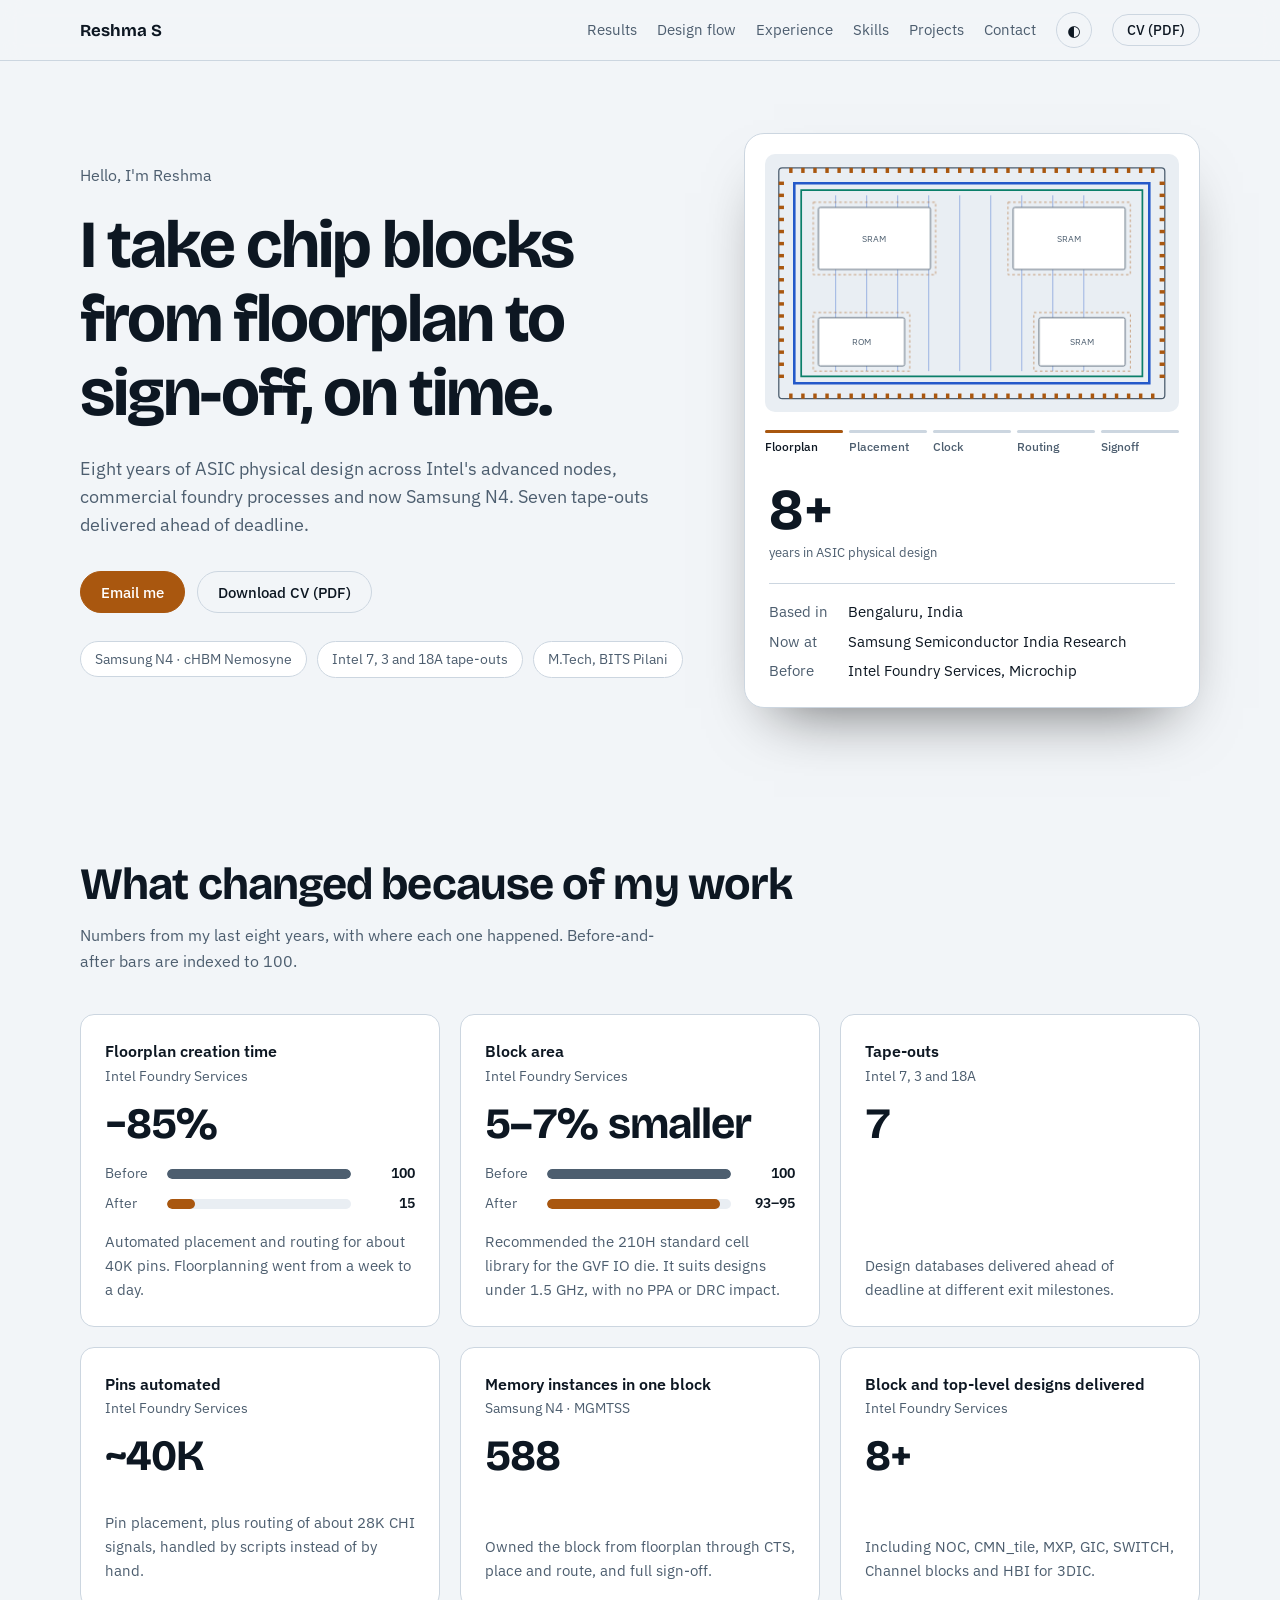
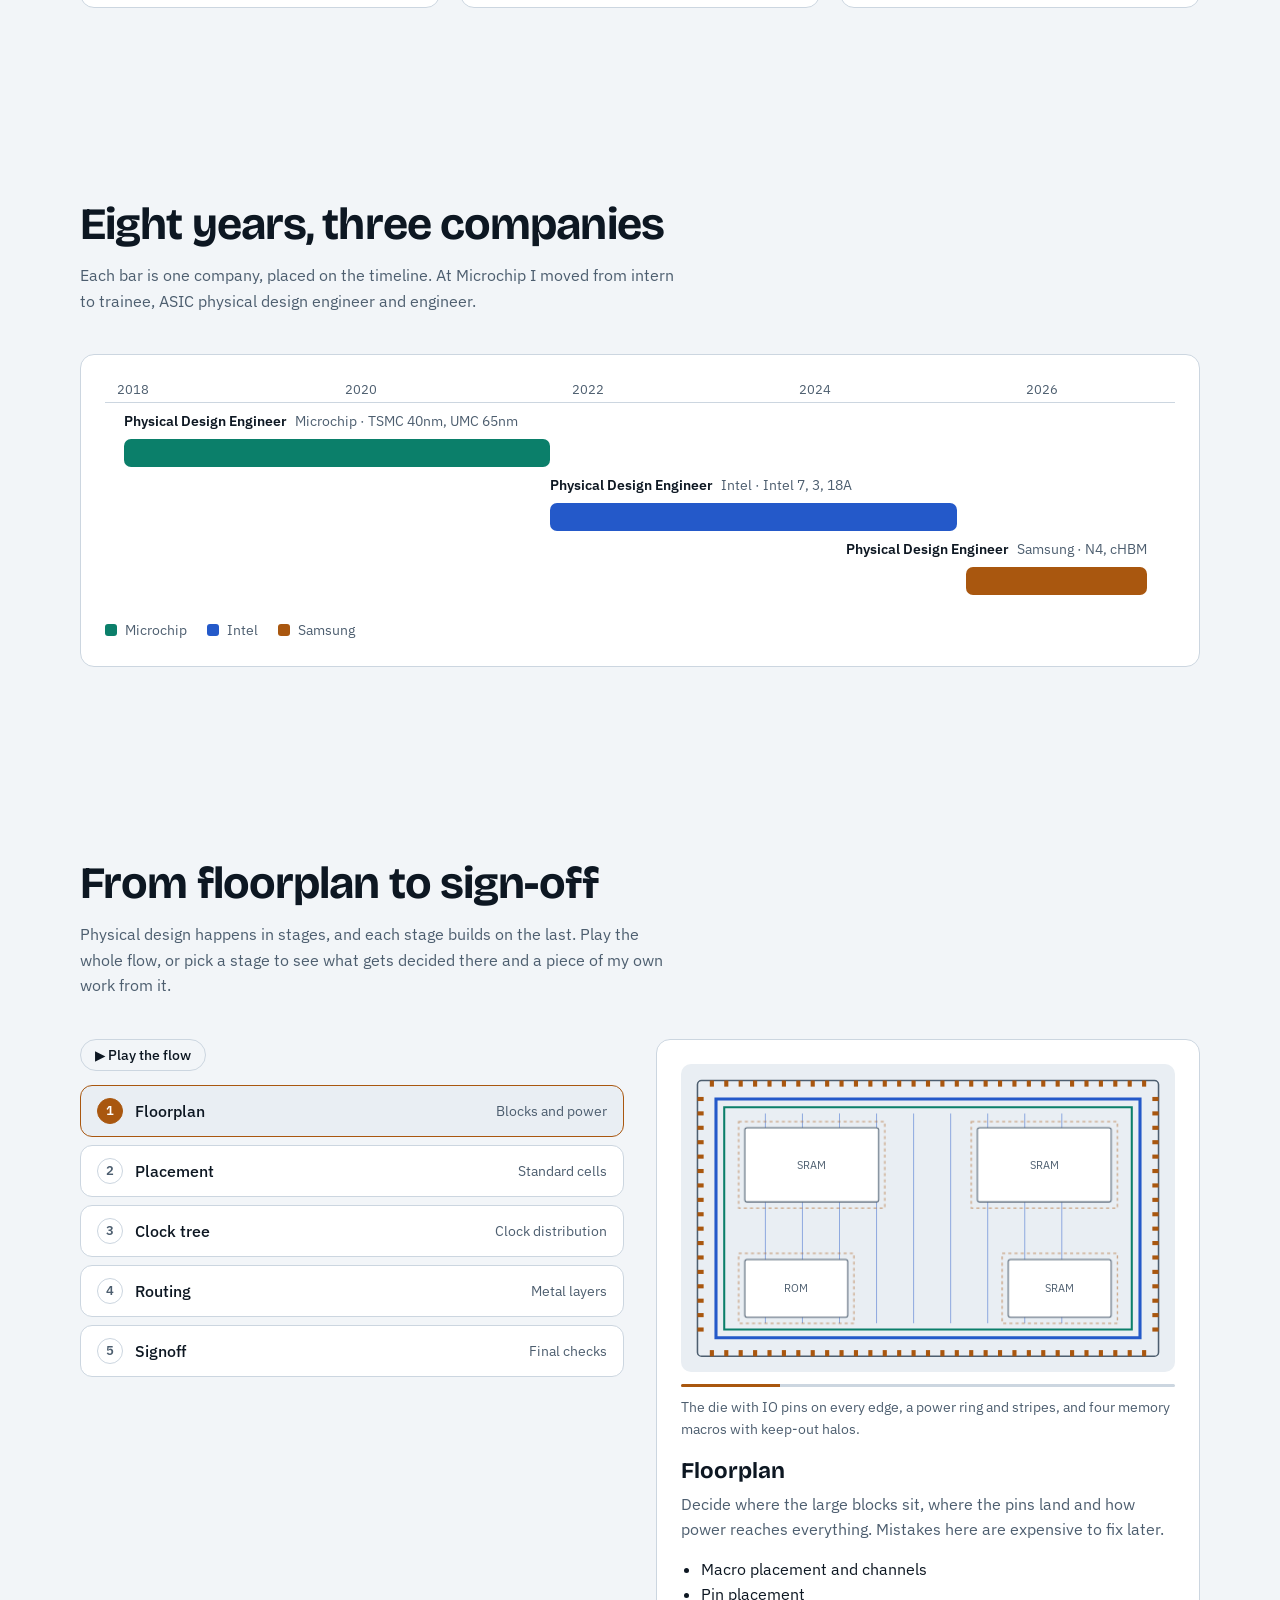
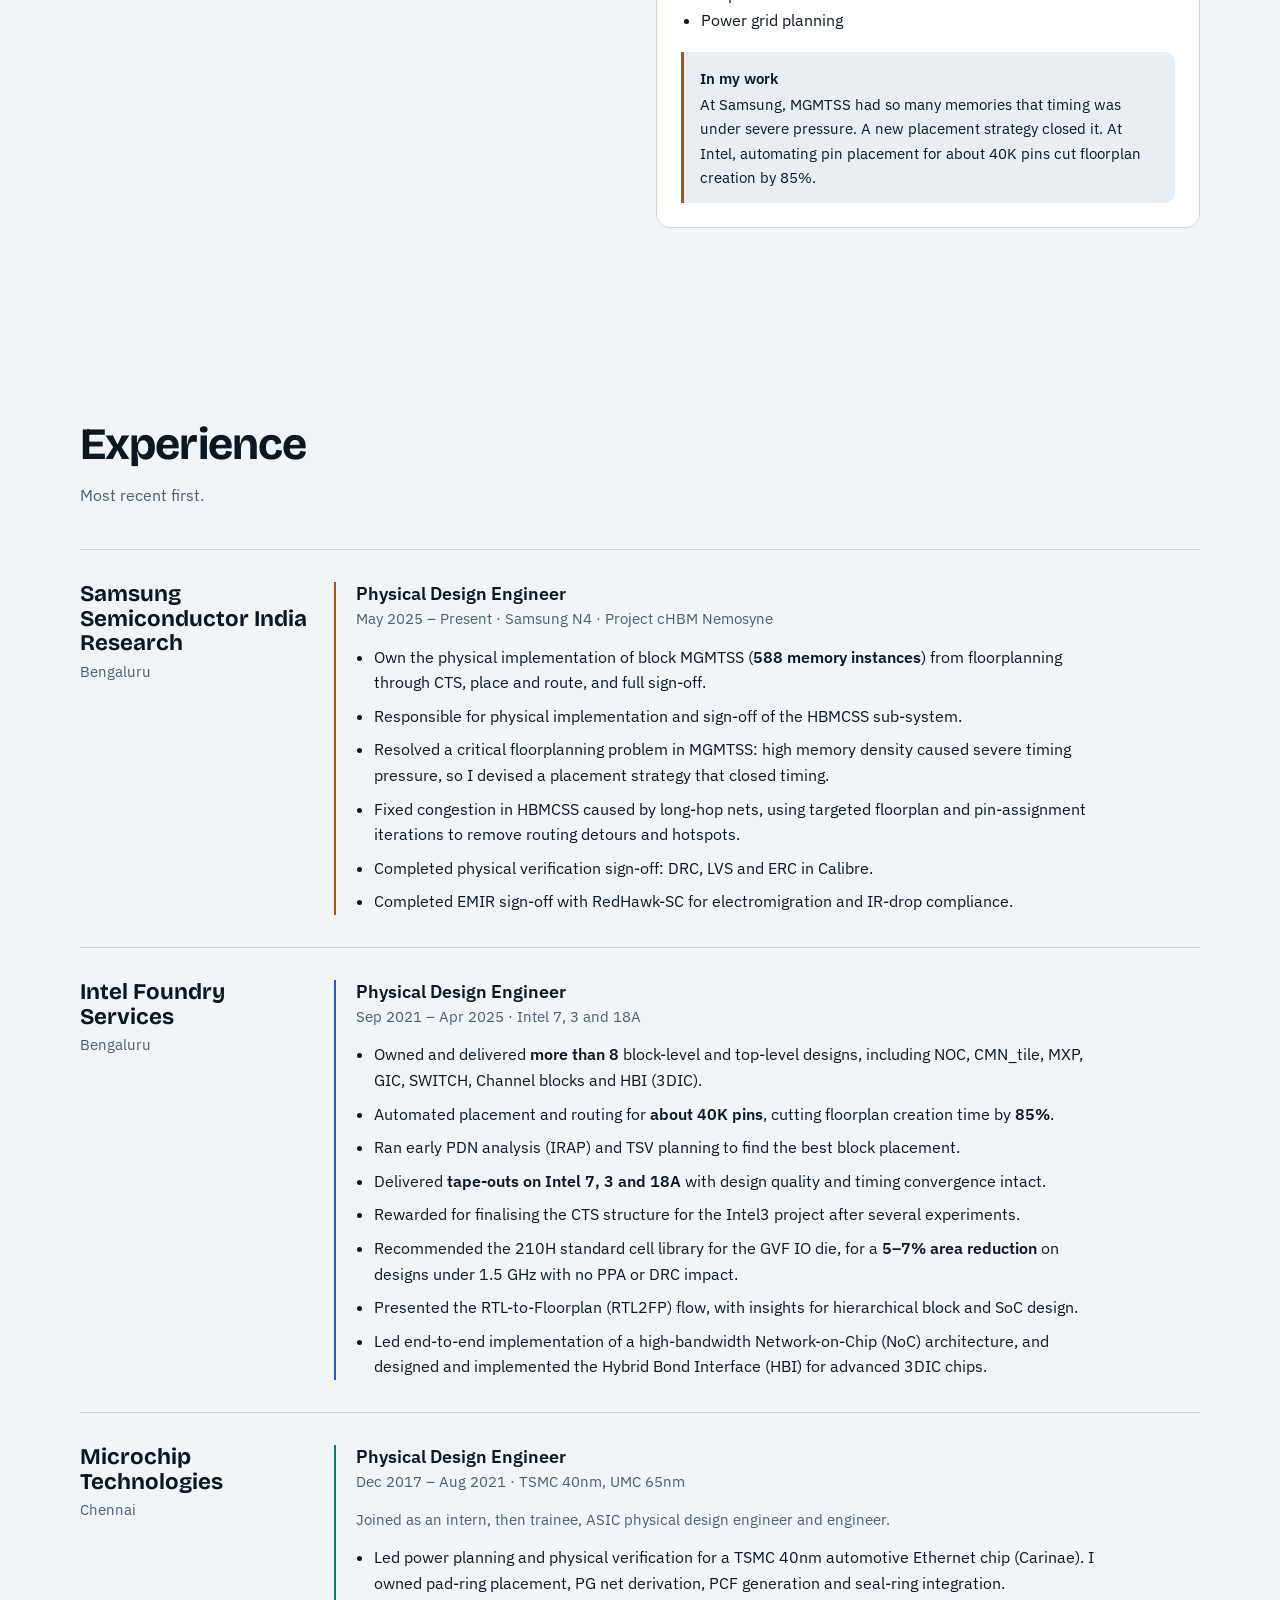
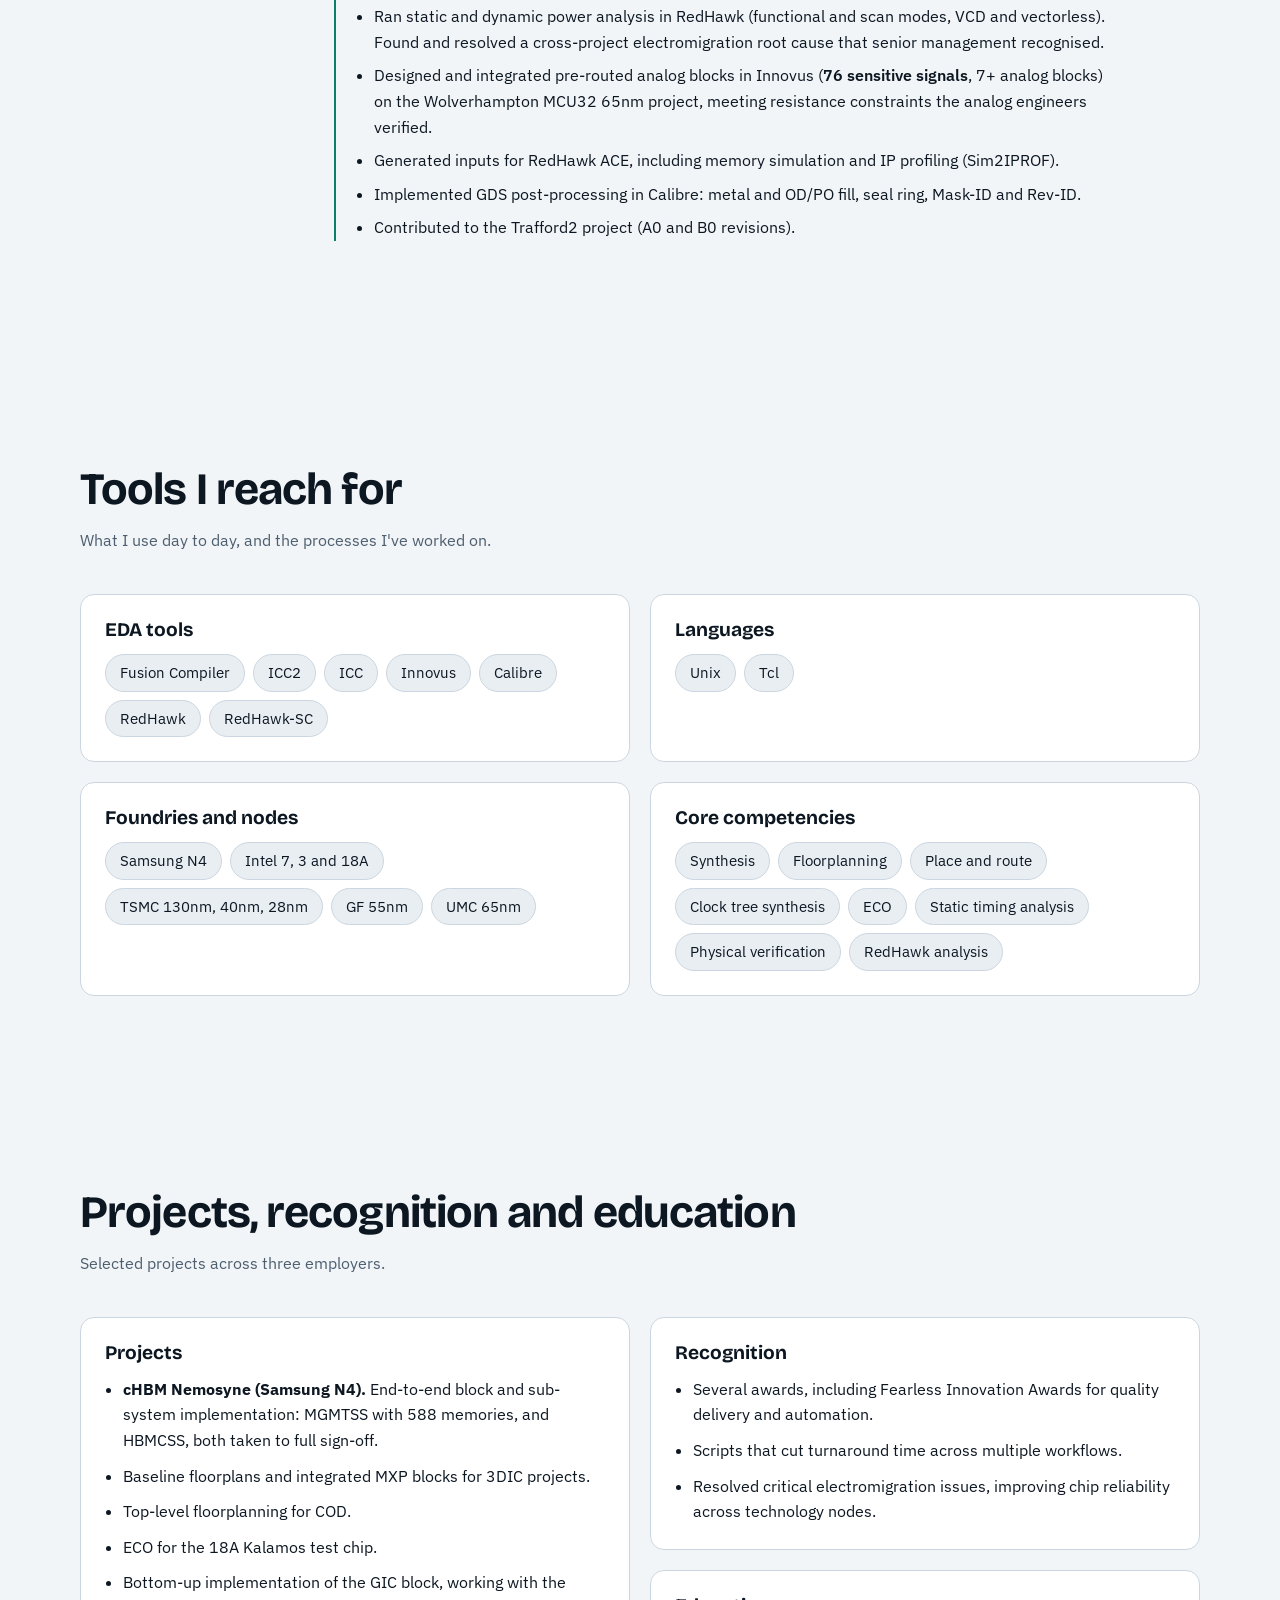
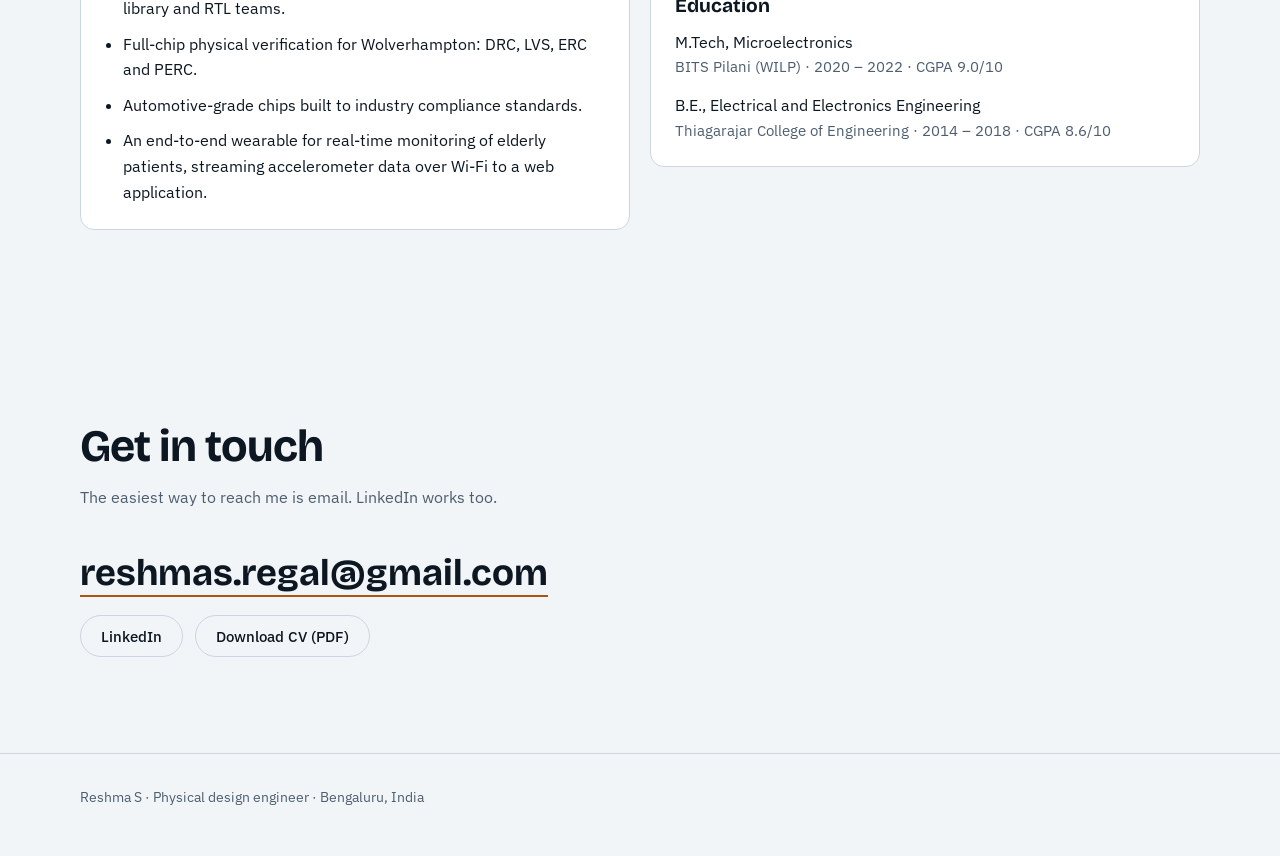
==== commit 9957de5b: "Hide the new-tab note on the LinkedIn button visually" ====
--- a/index.html
+++ b/index.html
@@ -40,6 +40,7 @@
 .skip:focus{top:10px}
 :root[data-theme="light"] .btn.primary,:root[data-theme="light"] .skip{color:#fff}
 strong{font-weight:600}
+.sr{position:absolute;width:1px;height:1px;overflow:hidden;clip:rect(0 0 0 0);white-space:nowrap}
 .wrap{width:min(1120px,100% - 32px);margin-inline:auto}
 h1,h2,h3{font-family:var(--font-head);line-height:1.1;margin:0}
 h2{font-size:clamp(1.9rem,4vw,2.8rem);font-weight:700;letter-spacing:-.02em}
@@ -218,7 +219,7 @@
     <a class="link" href="#projects">Projects</a>
     <a class="link" href="#contact">Contact</a>
     <button class="btn icon-btn" id="theme" aria-label="Switch to light theme" type="button">◐</button>
-    <a class="btn small" href="reshma-s-resume.pdf" download>CV (PDF)</a>
+    <a class="btn small" href="reshma-s-resume.pdf" download="Reshma-S-Physical-Design-Engineer-Resume.pdf">CV (PDF)</a>
   </div>
 </header>
 
@@ -231,7 +232,7 @@
         <p class="bio anim" style="--i:2">Eight years of ASIC physical design across Intel's advanced nodes, commercial foundry processes and now Samsung N4. Seven tape-outs delivered ahead of deadline.</p>
         <div class="actions anim" style="--i:3">
           <a class="btn primary" href="mailto:reshmas.regal@gmail.com">Email me</a>
-          <a class="btn" href="reshma-s-resume.pdf" download>Download CV (PDF)</a>
+          <a class="btn" href="reshma-s-resume.pdf" download="Reshma-S-Physical-Design-Engineer-Resume.pdf">Download CV (PDF)</a>
         </div>
         <ul class="chips anim" style="--i:4">
           <li>Samsung N4 · cHBM Nemosyne</li>
@@ -472,8 +473,8 @@
       <p class="lede">The easiest way to reach me is email. LinkedIn works too.</p>
       <a class="mail" href="mailto:reshmas.regal@gmail.com">reshmas.regal@gmail.com</a>
       <div class="contact-links">
-        <a class="btn" href="https://www.linkedin.com/in/reshma-subramanian" target="_blank" rel="noopener">LinkedIn (opens in a new tab)</a>
-        <a class="btn" href="reshma-s-resume.pdf" download>Download CV (PDF)</a>
+        <a class="btn" href="https://www.linkedin.com/in/reshma-subramanian" target="_blank" rel="noopener">LinkedIn<span class="sr"> (opens in a new tab)</span></a>
+        <a class="btn" href="reshma-s-resume.pdf" download="Reshma-S-Physical-Design-Engineer-Resume.pdf">Download CV (PDF)</a>
       </div>
     </div>
   </section>
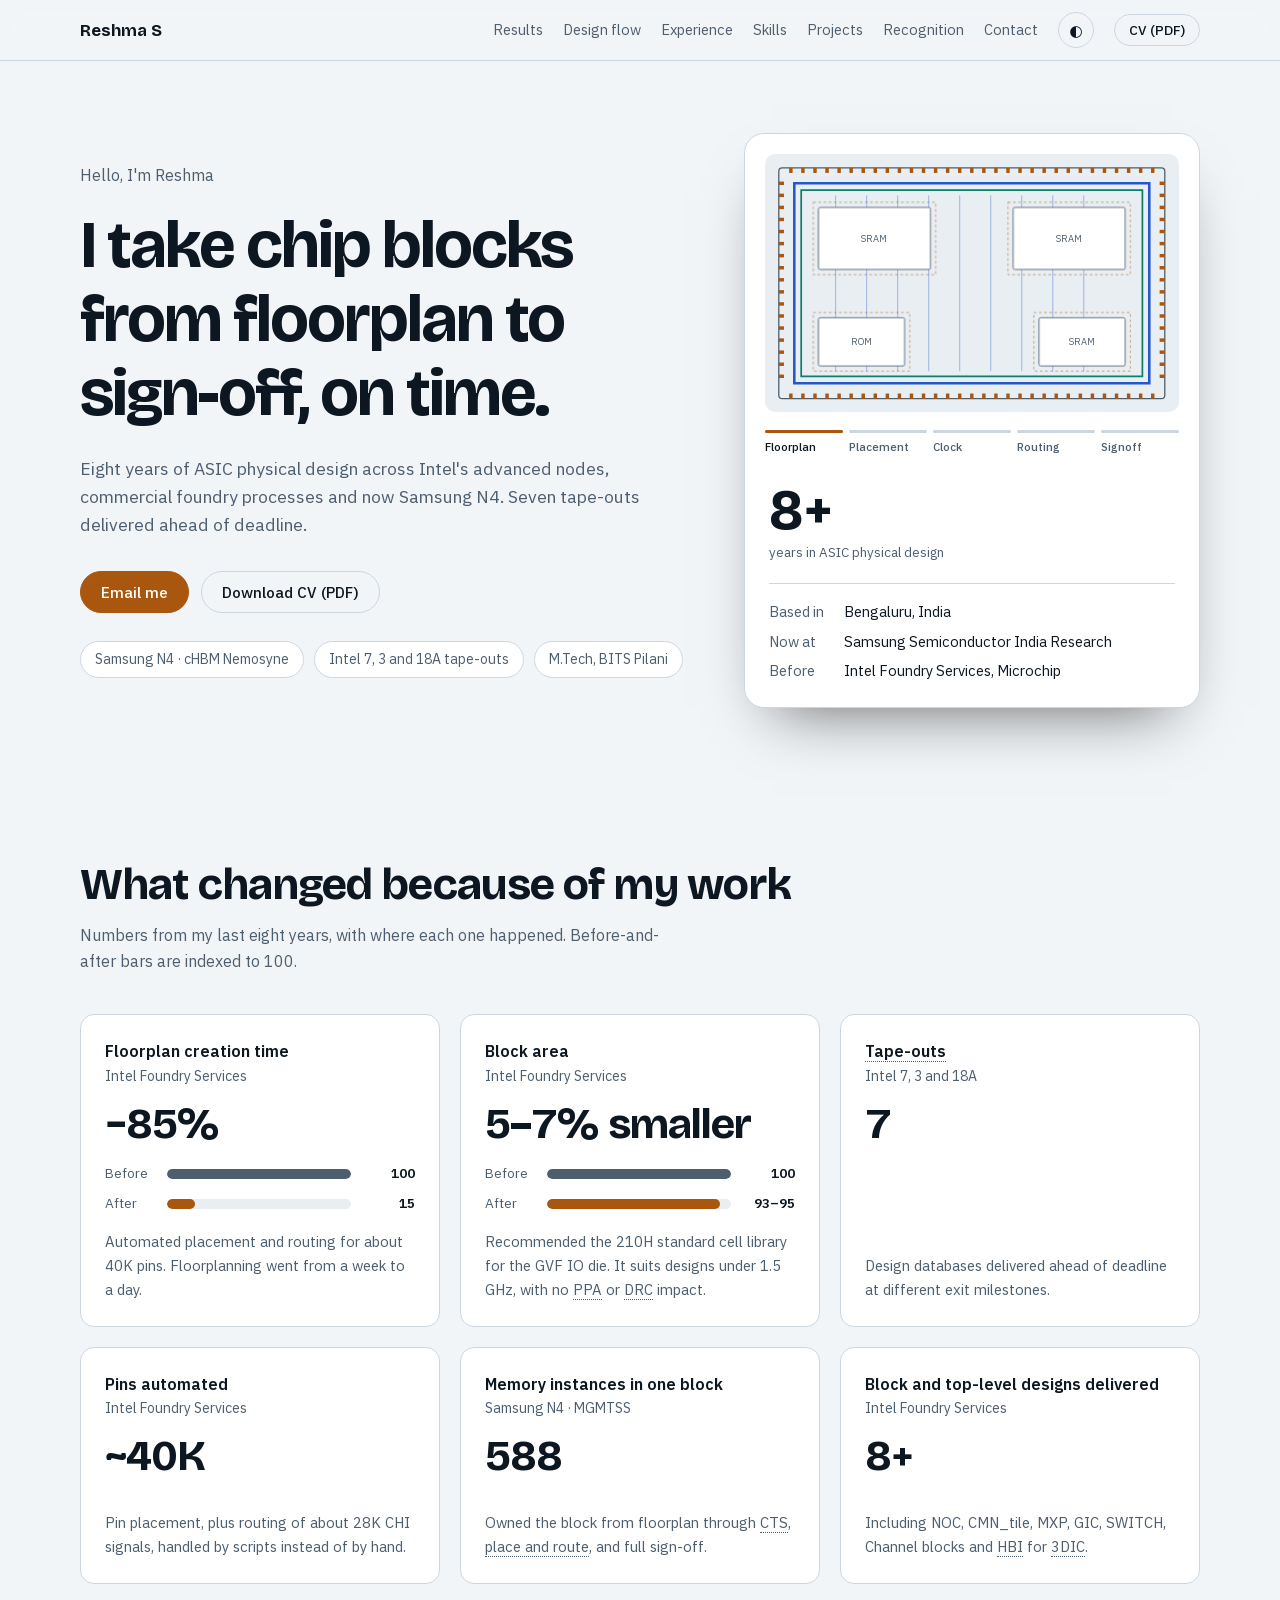
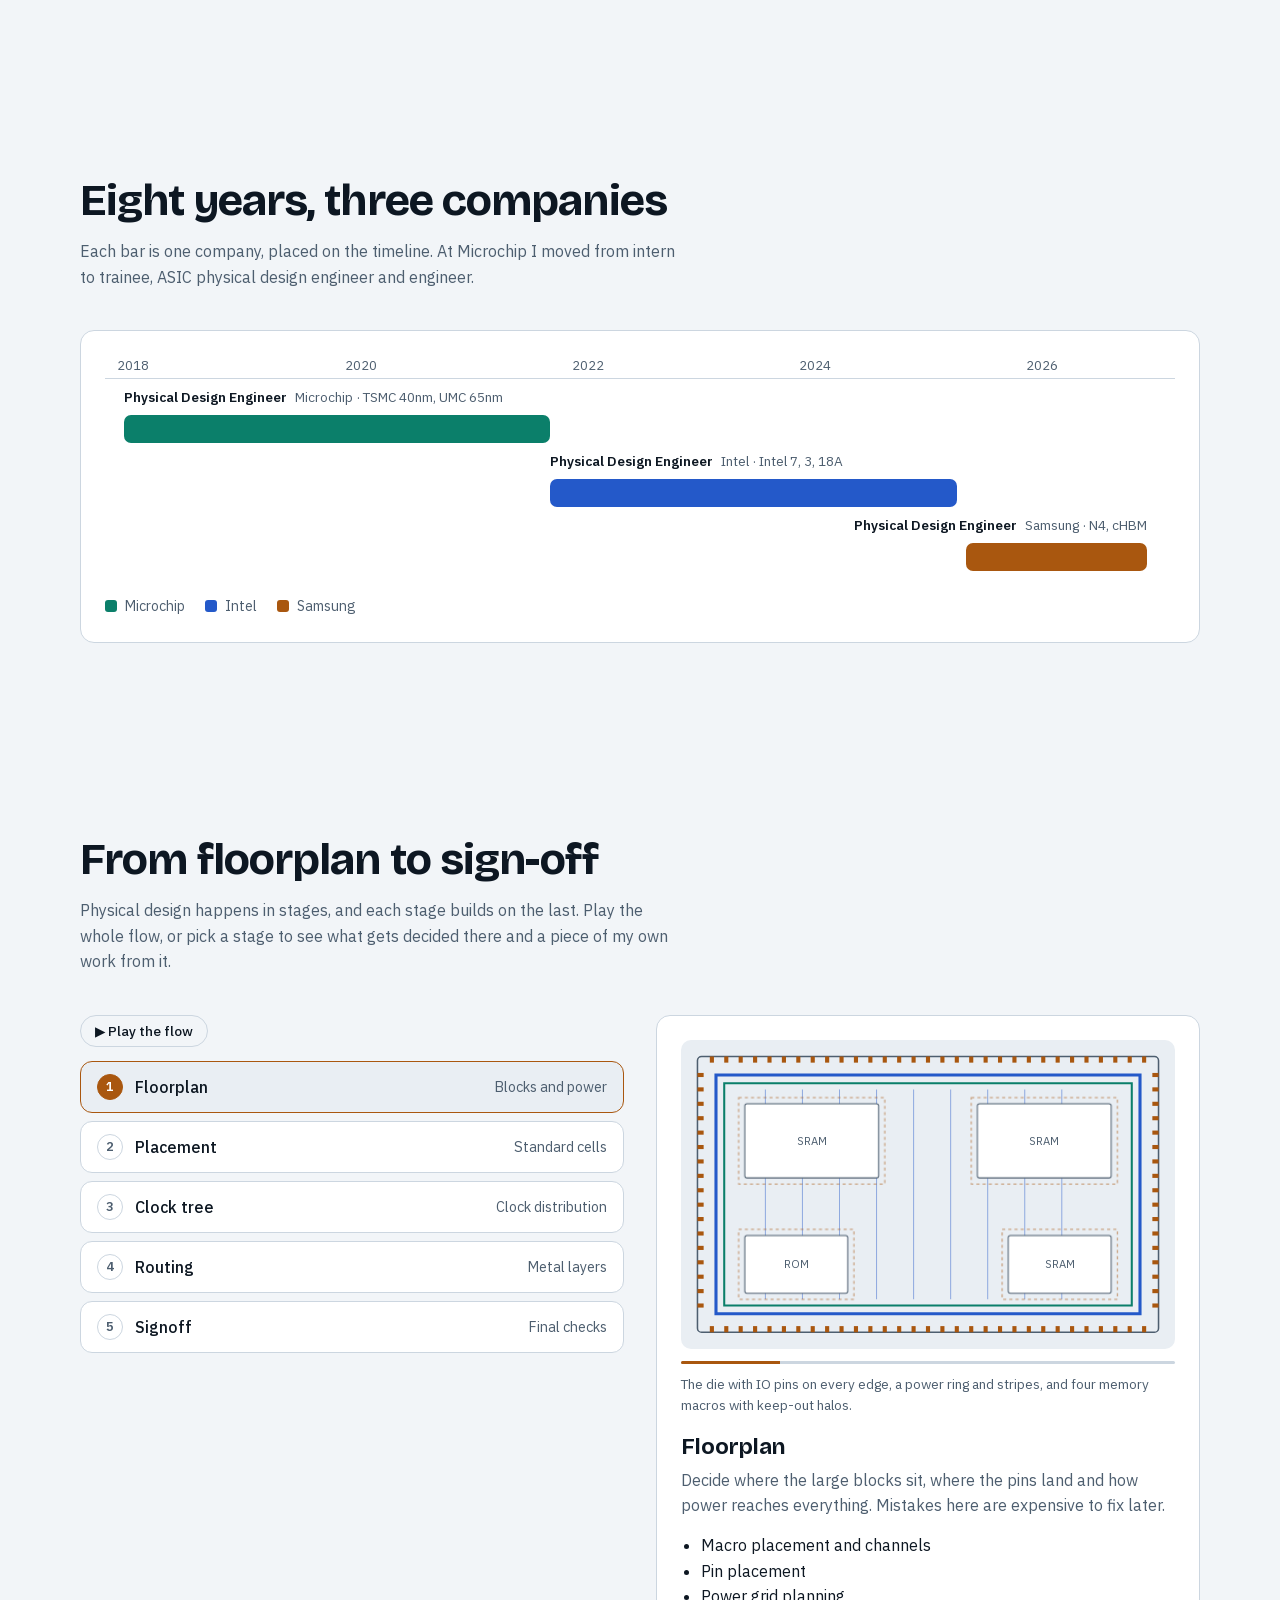
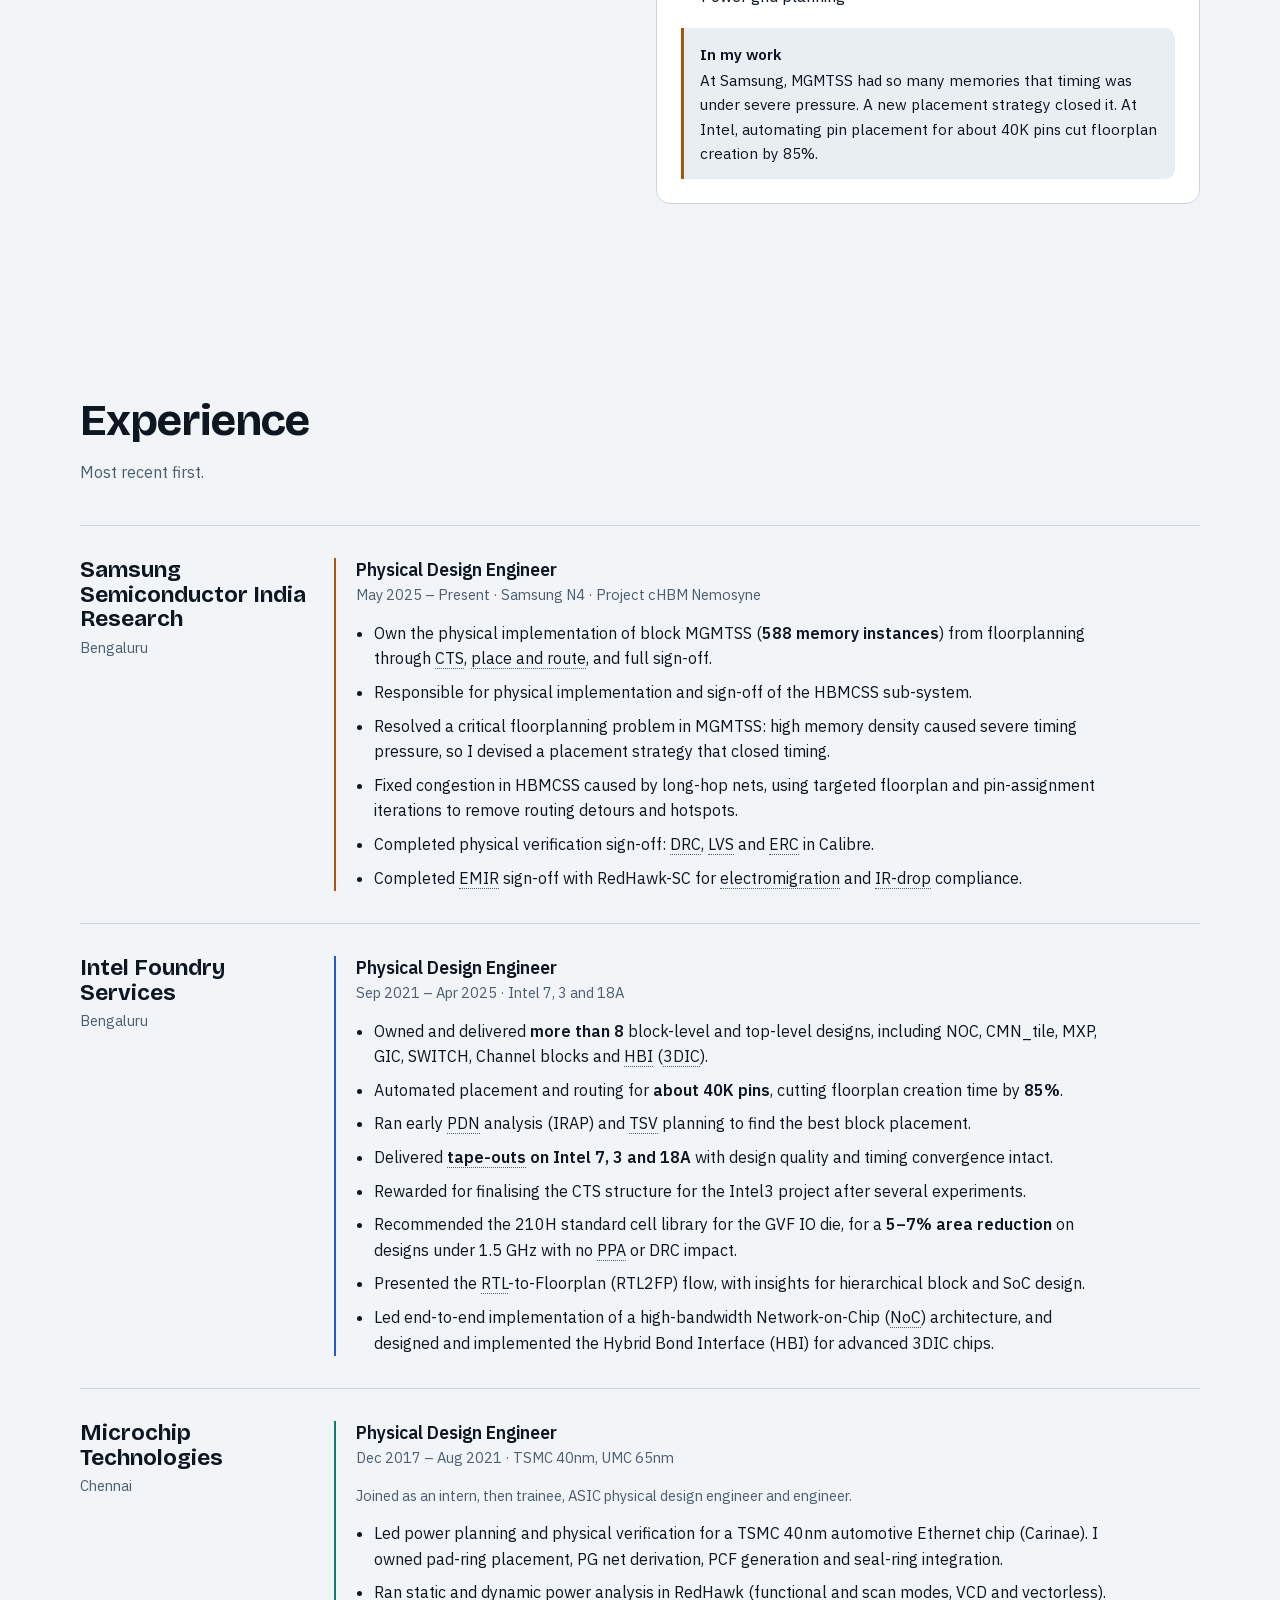
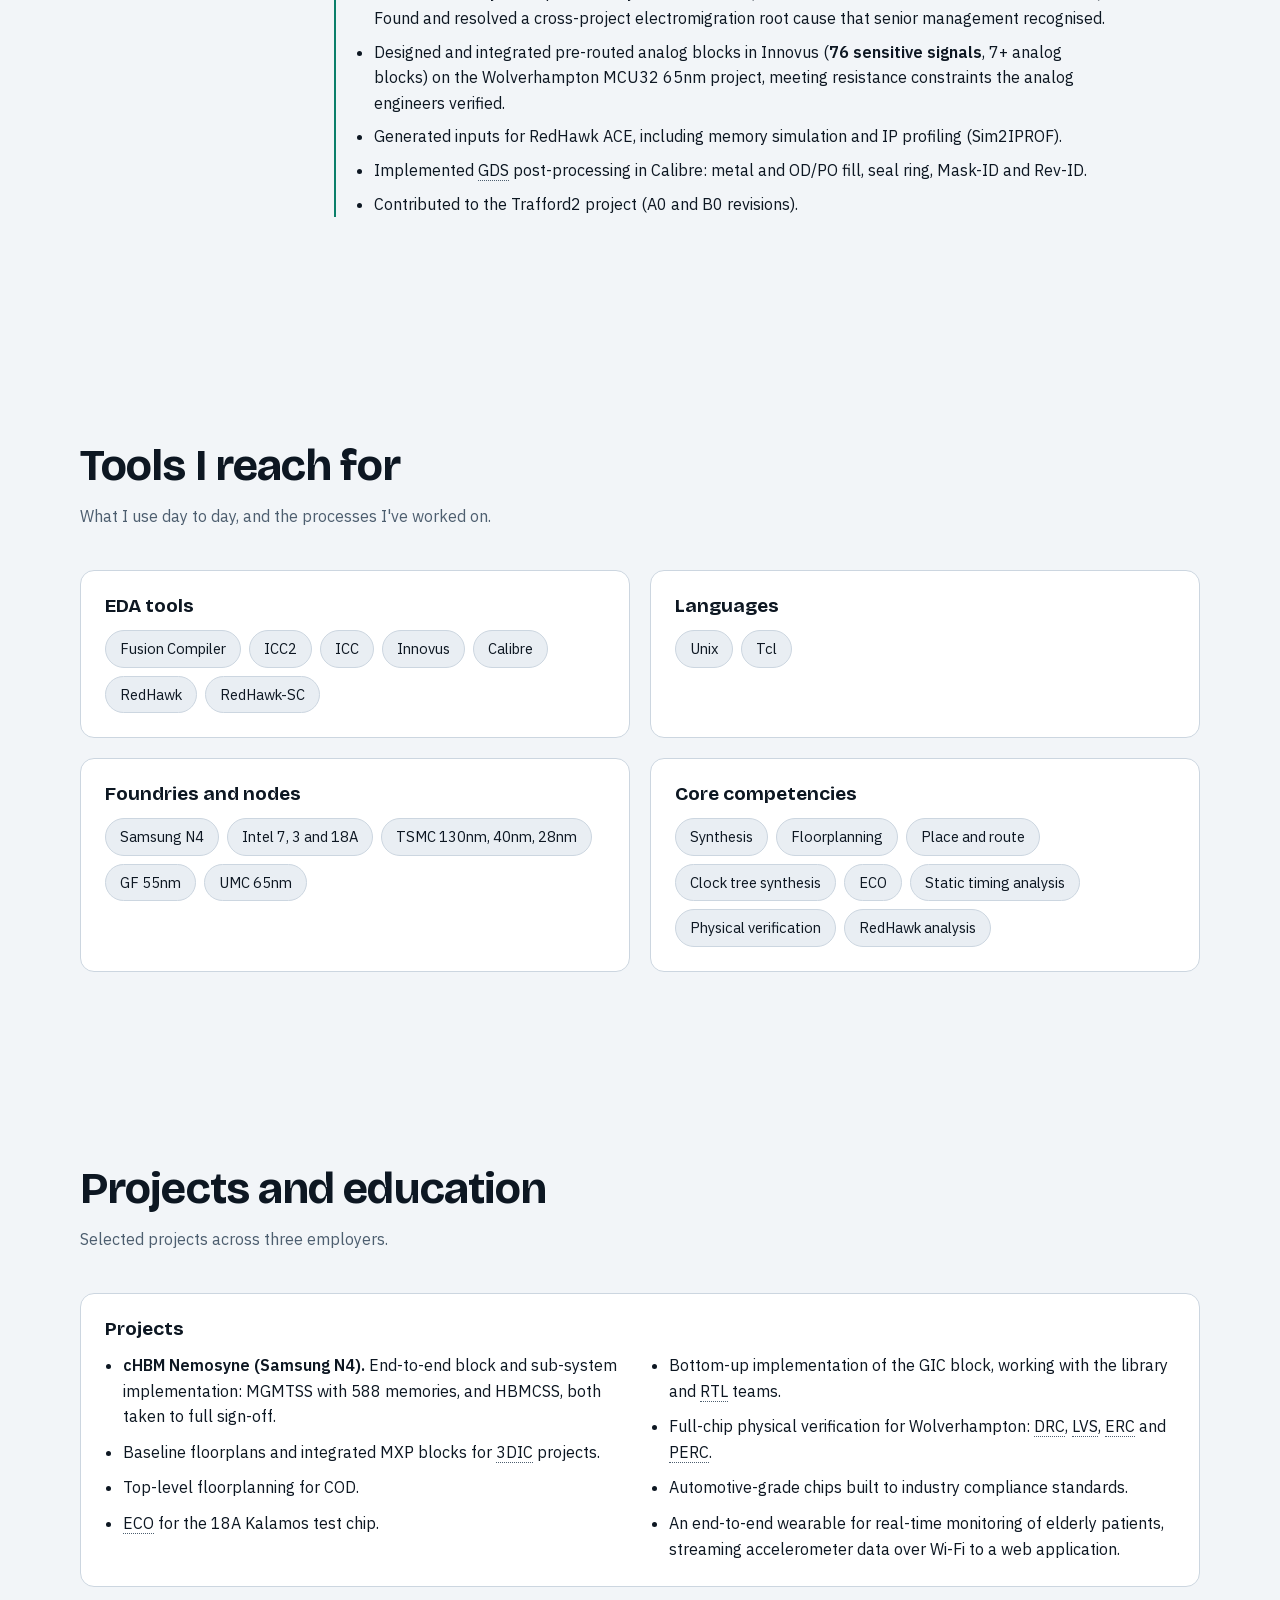
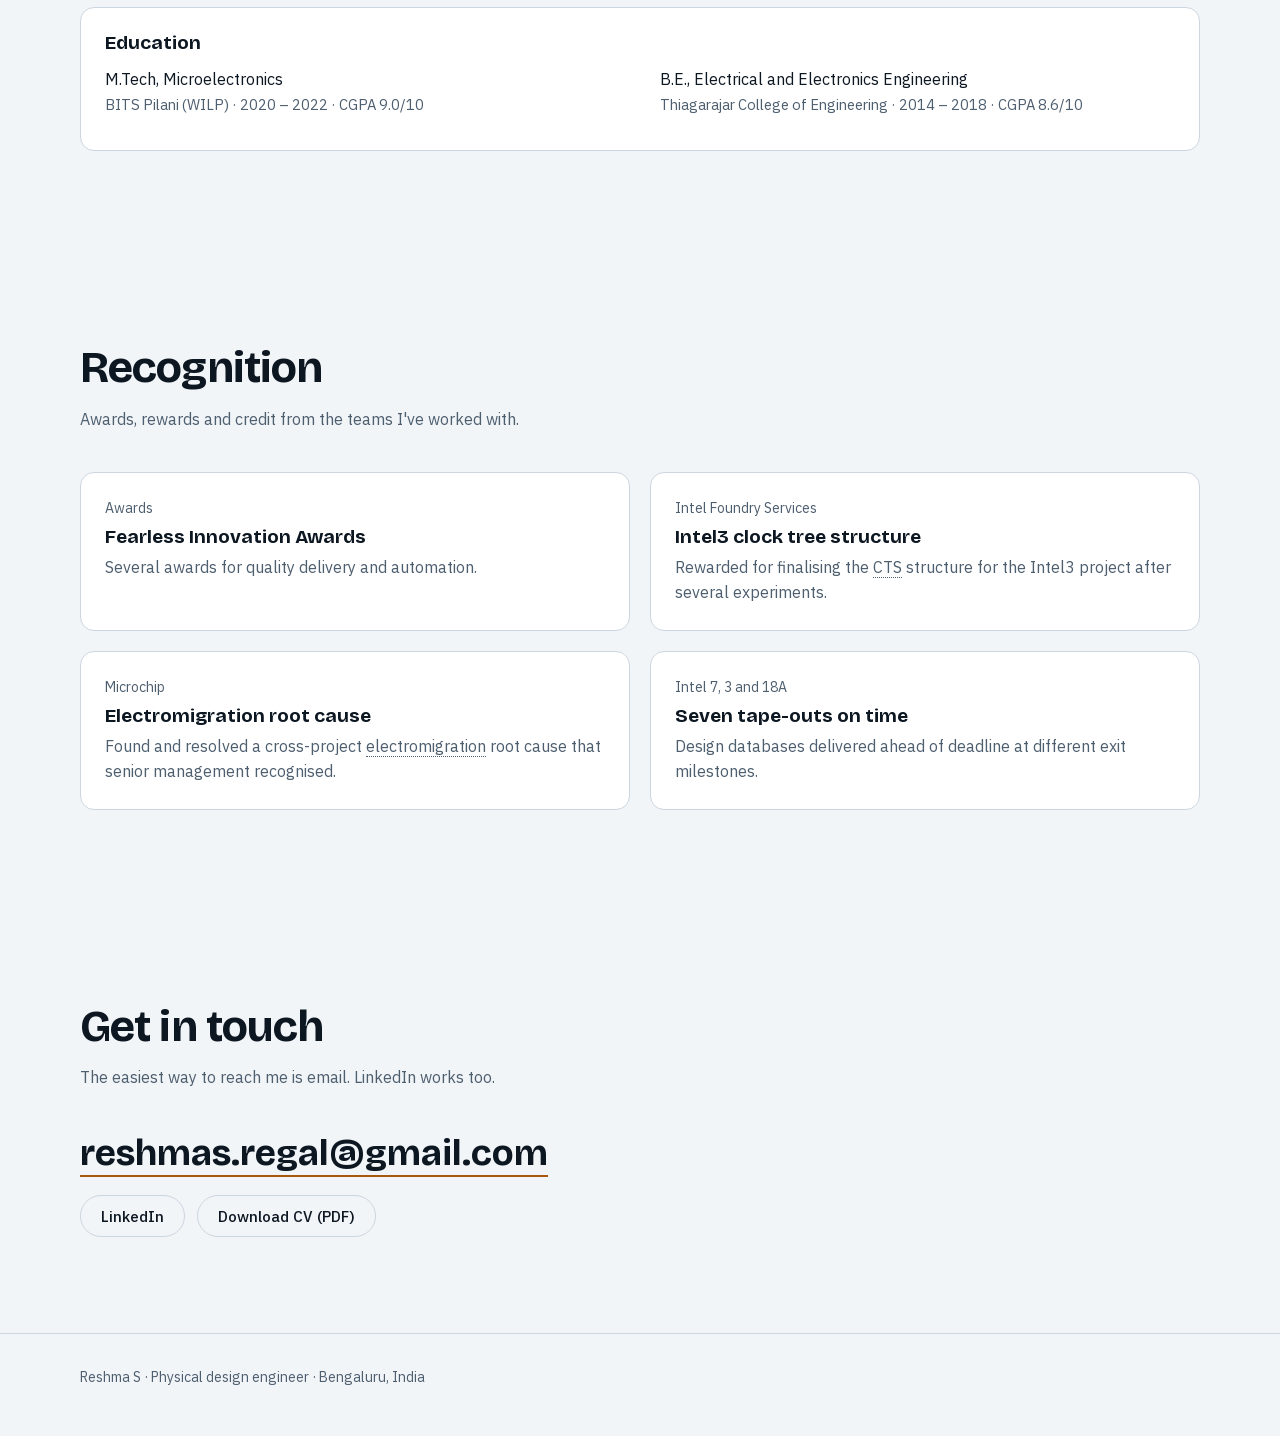
==== commit 1bd367a1: "Split into css/js files, self-host fonts, add mobile menu, tooltips and recognition" ====
--- a/index.html
+++ b/index.html
@@ -14,212 +14,29 @@
 document.documentElement.classList.add('js');
 try{var t=localStorage.getItem('theme')||(matchMedia('(prefers-color-scheme: light)').matches?'light':'dark');document.documentElement.dataset.theme=t;}catch(e){}
 </script>
-<link rel="preconnect" href="https://fonts.googleapis.com">
-<link rel="preconnect" href="https://fonts.gstatic.com" crossorigin>
-<link href="https://fonts.googleapis.com/css2?family=Bricolage+Grotesque:opsz,wght@12..96,500;12..96,700&family=IBM+Plex+Sans:wght@400;500;600&display=swap" rel="stylesheet">
-<style>
-:root{
-  --bg:#0a0f14; --panel:#111821; --panel-2:#16202b; --line:#233142;
-  --ink:#e7edf3; --muted:#92a2b3;
-  --cu:#e9a65f; --m1:#6ea8ff; --via:#4fd1b5;
-  --font-head:"Bricolage Grotesque","Segoe UI",system-ui,sans-serif;
-  --font-body:"IBM Plex Sans","Segoe UI",system-ui,sans-serif;
-  --radius:14px;
-}
-:root[data-theme="light"]{
-  --bg:#f2f5f8; --panel:#ffffff; --panel-2:#e9eef3; --line:#ccd6e0;
-  --ink:#0d1722; --muted:#4d5e6f;
-  --cu:#a9570f; --m1:#2459c9; --via:#0b7f6a;
-}
-*{box-sizing:border-box}
-html{scroll-behavior:smooth;scroll-padding-top:80px}
-body{margin:0;background:var(--bg);color:var(--ink);font:400 1rem/1.6 var(--font-body);-webkit-font-smoothing:antialiased}
-a{color:inherit}
-:focus-visible{outline:2px solid var(--cu);outline-offset:3px;border-radius:4px}
-.skip{position:absolute;left:16px;top:-60px;z-index:20;padding:10px 18px;border-radius:999px;background:var(--cu);color:#1a1006;font-weight:600;text-decoration:none}
-.skip:focus{top:10px}
-:root[data-theme="light"] .btn.primary,:root[data-theme="light"] .skip{color:#fff}
-strong{font-weight:600}
-.sr{position:absolute;width:1px;height:1px;overflow:hidden;clip:rect(0 0 0 0);white-space:nowrap}
-.wrap{width:min(1120px,100% - 32px);margin-inline:auto}
-h1,h2,h3{font-family:var(--font-head);line-height:1.1;margin:0}
-h2{font-size:clamp(1.9rem,4vw,2.8rem);font-weight:700;letter-spacing:-.02em}
-section{padding:96px 0}
-.lede{color:var(--muted);max-width:60ch;margin:14px 0 40px}
-
-/* nav */
-.nav{position:sticky;top:0;z-index:10;background:color-mix(in srgb,var(--bg) 85%,transparent);backdrop-filter:blur(10px);border-bottom:1px solid var(--line)}
-.nav .wrap{display:flex;align-items:center;gap:20px;height:60px}
-.brand{font:700 1.05rem var(--font-head);text-decoration:none;margin-right:auto}
-.nav a.link{color:var(--muted);text-decoration:none;font-size:.92rem}
-.nav a.link:hover,.nav a.link[aria-current]{color:var(--ink)}
-.nav a.link[aria-current]{text-decoration:underline;text-decoration-color:var(--cu);text-decoration-thickness:2px;text-underline-offset:8px}
-.btn{display:inline-flex;align-items:center;gap:8px;padding:10px 20px;border-radius:999px;border:1px solid var(--line);background:transparent;color:var(--ink);font:500 .95rem var(--font-body);text-decoration:none;cursor:pointer}
-.btn:hover{border-color:var(--muted)}
-.btn.primary{background:var(--cu);border-color:var(--cu);color:#1a1006}
-.btn.small{padding:6px 14px;font-size:.85rem}
-.icon-btn{width:36px;height:36px;padding:0;justify-content:center}
-@media(max-width:860px){.nav .link{display:none}}
-
-/* hero */
-.hero{padding:72px 0 56px}
-.hero .wrap{display:grid;grid-template-columns:1.15fr .85fr;gap:48px;align-items:center}
-.hello{color:var(--muted);margin:0 0 20px}
-.hero h1{font-size:clamp(2.4rem,5.6vw,4.2rem);font-weight:700;letter-spacing:-.03em;text-wrap:balance}
-.hero p.bio{color:var(--muted);font-size:1.1rem;max-width:52ch;margin:24px 0 32px}
-.actions{display:flex;flex-wrap:wrap;gap:12px;margin-bottom:28px}
-.chips{display:flex;flex-wrap:wrap;gap:10px;padding:0;margin:0;list-style:none}
-.chips li{padding:6px 14px;border:1px solid var(--line);border-radius:999px;font-size:.88rem;color:var(--muted);background:var(--panel)}
-.die-card{background:var(--panel);border:1px solid var(--line);border-radius:20px;padding:20px;box-shadow:0 30px 60px -30px rgba(0,0,0,.6)}
-#heroDie{display:block;width:100%;height:auto;border-radius:10px;background:var(--panel-2)}
-.hero-steps{display:grid;grid-template-columns:repeat(5,1fr);gap:6px;margin-top:12px}
-.hero-steps button{all:unset;box-sizing:border-box;cursor:pointer;padding:6px 0 2px;display:flex;flex-direction:column;gap:6px;color:var(--muted);font:500 .72rem var(--font-body)}
-.hero-steps button:focus-visible{outline:2px solid var(--cu);outline-offset:2px;border-radius:4px}
-.hero-steps i{display:block;height:3px;border-radius:2px;background:var(--line);position:relative;overflow:hidden}
-.hero-steps i::after{content:"";position:absolute;inset:0;background:var(--cu);transform:scaleX(0);transform-origin:left}
-.hero-steps .done i::after{transform:scaleX(1);background:var(--via)}
-.hero-steps .on{color:var(--ink)}
-.hero-steps .on i::after{animation:stepfill var(--dur,3s) linear forwards}
-@keyframes stepfill{to{transform:scaleX(1)}}
-@media(max-width:420px){.hero-steps button{font-size:.66rem}}
-.counter{padding:20px 4px 4px}
-.counter small{display:block;color:var(--muted)}
-.days{font:700 clamp(2.6rem,6vw,3.6rem)/1 var(--font-head);letter-spacing:.01em;margin:6px 0 2px;font-variant-numeric:tabular-nums}
-.facts{display:grid;grid-template-columns:auto 1fr;gap:6px 20px;margin:20px 0 0;padding-top:16px;border-top:1px solid var(--line);font-size:.92rem}
-.facts dt{color:var(--muted)} .facts dd{margin:0}
-@media(max-width:900px){.hero .wrap{grid-template-columns:1fr}}
-
-/* results */
-.results{display:grid;grid-template-columns:repeat(3,1fr);gap:20px}
-.metric{background:var(--panel);border:1px solid var(--line);border-radius:var(--radius);padding:24px;display:flex;flex-direction:column}
-.metric .what{margin:0;font-weight:600}
-.metric .where{margin:0 0 14px;color:var(--muted);font-size:.88rem}
-.metric .big{font:700 clamp(2rem,3.4vw,2.7rem)/1.05 var(--font-head);letter-spacing:-.02em;margin:0 0 16px}
-.metric .why{margin:auto 0 0;padding-top:16px;color:var(--muted);font-size:.93rem}
-.bars{display:grid;grid-template-columns:52px 1fr 54px;gap:8px 10px;align-items:center;font-size:.85rem;color:var(--muted)}
-.bars .track{height:10px;border-radius:5px;background:var(--panel-2);overflow:hidden}
-.bars .fill{display:block;height:100%;width:var(--w);border-radius:5px;background:var(--muted);transition:width 1.1s cubic-bezier(.2,.7,.2,1)}
-.bars .fill.after{background:var(--cu)}
-.bars b{color:var(--ink);font-weight:600;text-align:right}
-@media(max-width:960px){.results{grid-template-columns:1fr 1fr}}
-@media(max-width:620px){.results{grid-template-columns:1fr}}
-
-/* timeline */
-.gantt{background:var(--panel);border:1px solid var(--line);border-radius:var(--radius);padding:24px}
-.axis{position:relative;height:24px;color:var(--muted);font-size:.82rem;border-bottom:1px solid var(--line)}
-.axis span{position:absolute;transform:translateX(-50%)}
-.rows{position:relative;padding-top:8px}
-.grow{position:relative;height:64px}
-.bar{position:absolute;top:28px;height:28px;border-radius:7px;min-width:6px}
-.grow .lab{position:absolute;top:0;font-size:.85rem;white-space:nowrap}
-.grow .lab b{font-weight:600}
-.grow .lab i{font-style:normal;color:var(--muted);margin-left:8px}
-.legend{display:flex;gap:20px;flex-wrap:wrap;margin-top:16px;font-size:.88rem;color:var(--muted)}
-.legend span::before{content:"";display:inline-block;width:12px;height:12px;border-radius:3px;background:var(--c);margin-right:8px;vertical-align:-1px}
-.c-micro{--c:var(--via)} .c-intel{--c:var(--m1)} .c-sam{--c:var(--cu)}
-.bar.c-micro,.bar.c-intel,.bar.c-sam{background:var(--c)}
-@media(max-width:640px){.grow .lab i{display:block;margin:0}.grow{height:80px}.bar{top:44px}}
-
-/* flow */
-.flow{display:grid;grid-template-columns:1fr 1fr;gap:32px;align-items:start}
-.stages{display:flex;flex-direction:column;gap:8px;margin:0;padding:0;list-style:none}
-.flow-nav{display:flex;flex-direction:column;gap:14px;align-items:flex-start}
-.flow-nav .stages{width:100%}
-.stage-btn{width:100%;text-align:left;display:flex;align-items:center;gap:12px;padding:12px 16px;border:1px solid var(--line);border-radius:12px;background:var(--panel);color:var(--ink);font:500 1rem var(--font-body);cursor:pointer}
-.stage-btn .n{flex:none;width:26px;height:26px;border-radius:50%;border:1px solid var(--line);display:grid;place-items:center;font:600 .8rem var(--font-body);color:var(--muted)}
-.stage-btn .nm{flex:1;font-style:normal}
-.stage-btn span{color:var(--muted);font-weight:400;font-size:.9rem}
-.stage-btn[aria-selected="true"]{border-color:var(--cu);background:var(--panel-2)}
-.stage-btn[aria-selected="true"] .n{background:var(--cu);border-color:var(--cu);color:#1a1006}
-.stage-btn.done .n{border-color:var(--via);color:var(--via)}
-:root[data-theme="light"] .stage-btn[aria-selected="true"] .n{color:#fff}
-.prog{height:3px;background:var(--line);border-radius:2px;margin:12px 0 10px;overflow:hidden}
-.prog i{display:block;height:100%;width:0;background:var(--cu);transition:width .6s cubic-bezier(.2,.7,.2,1)}
-.detail .cap{font-size:.85rem;margin:0 0 18px}
-.detail{background:var(--panel);border:1px solid var(--line);border-radius:var(--radius);padding:24px}
-#flowsvg{display:block;width:100%;height:auto;background:var(--panel-2);border-radius:10px}
-.die-svg g{transition:opacity .35s}
-.detail h3{font-size:1.4rem;margin-bottom:8px}
-.detail p{margin:0 0 14px;color:var(--muted)}
-.detail ul{margin:0 0 18px;padding-left:20px}
-.detail .mine{margin:0;padding:14px 16px;border-left:3px solid var(--cu);background:var(--panel-2);border-radius:0 10px 10px 0;color:var(--ink);font-size:.95rem}
-.detail .mine b{display:block;font-weight:600;margin-bottom:2px}
-@media(max-width:860px){.flow{grid-template-columns:1fr}}
-
-/* experience */
-.company{display:grid;grid-template-columns:230px 1fr;gap:24px;padding:32px 0;border-top:1px solid var(--line)}
-.company h3{font-size:1.4rem}
-.company .where{color:var(--muted);font-size:.92rem;margin-top:4px}
-.role{padding-left:20px;border-left:2px solid var(--c)}
-.role h4{margin:0;font:600 1.1rem var(--font-body)}
-.role .meta{margin:2px 0 14px;color:var(--muted);font-size:.92rem}
-.role ul{margin:0;padding-left:18px;display:flex;flex-direction:column;gap:8px;max-width:75ch}
-.role .path{margin:0 0 14px;color:var(--muted);font-size:.92rem}
-@media(max-width:700px){.company{grid-template-columns:1fr;gap:12px}}
-
-/* cards */
-.two{display:grid;grid-template-columns:1fr 1fr;gap:20px}
-.card{background:var(--panel);border:1px solid var(--line);border-radius:var(--radius);padding:24px}
-.card h3{font-size:1.2rem;margin-bottom:14px}
-.card ul.plain{list-style:none;margin:0;padding:0;display:flex;flex-direction:column;gap:14px}
-.card ul.plain span{display:block;color:var(--muted);font-size:.92rem}
-.card ul.bul{margin:0;padding-left:18px;display:flex;flex-direction:column;gap:10px}
-.tags{display:flex;flex-wrap:wrap;gap:8px;list-style:none;margin:0;padding:0}
-.tags li{padding:6px 14px;border:1px solid var(--line);border-radius:999px;background:var(--panel-2);font-size:.92rem}
-.stack{display:grid;grid-template-columns:1fr 1fr;gap:20px;margin-top:20px}
-@media(max-width:760px){.two,.stack{grid-template-columns:1fr}}
-
-/* contact */
-.contact-links{display:flex;flex-wrap:wrap;gap:12px;margin-top:20px}
-.mail{font:700 clamp(1.4rem,4vw,2.3rem) var(--font-head);text-decoration:none;border-bottom:2px solid var(--cu);word-break:break-all}
-footer{padding:32px 0 48px;border-top:1px solid var(--line);color:var(--muted);font-size:.88rem}
-@media(max-width:640px){
-  section{padding:64px 0}
-  .hero{padding:40px 0 32px}
-  .lede{margin-bottom:28px}
-  .card,.metric,.detail,.gantt{padding:20px}
-}
-/* motion */
-@keyframes rise{from{opacity:0;transform:translateY(16px)}to{opacity:1;transform:none}}
-@keyframes draw{from{stroke-dashoffset:1}to{stroke-dashoffset:0}}
-@keyframes fadein{from{opacity:0}to{opacity:var(--o,1)}}
-.js .anim{animation:rise .8s cubic-bezier(.2,.7,.2,1) both;animation-delay:calc(var(--i,0)*90ms + 80ms)}
-.js .metric:not(.in) .fill{width:0}
-.bars .fill.after{transition-delay:.35s}
-.bar{transform-origin:left center;transition:transform 1s cubic-bezier(.2,.7,.2,1);transition-delay:calc(var(--i,0)*.22s)}
-.grow .lab{transition:opacity .6s;transition-delay:calc(var(--i,0)*.22s + .3s)}
-.js .gantt:not(.in) .bar{transform:scaleX(0)}
-.js .gantt:not(.in) .lab{opacity:0}
-.metric .big{font-variant-numeric:tabular-nums}
-@keyframes ping{from{transform:scale(1);opacity:.7}to{transform:scale(5);opacity:0}}
-.die-svg .d{stroke-dasharray:1;stroke-dashoffset:0}
-.die-svg .ping{opacity:0}
-.die-svg g.active .ping{transform-box:fill-box;transform-origin:center;animation:ping 2.2s ease-out infinite;animation-delay:var(--d,1s)}
-.die-svg g.play .d{animation:draw .9s ease both;animation-delay:var(--d,0s)}
-.die-svg g.play .f{animation:fadein .5s ease both;animation-delay:var(--d,0s)}
-@media(prefers-reduced-motion:reduce){
-  html{scroll-behavior:auto}
-  .die-svg g{transition:none}
-  .js .anim,.die-svg g.play .d,.die-svg g.play .f,.die-svg g.active .ping{animation:none}
-  .prog i{transition:none}
-  .hero-steps .on i::after{animation:none;transform:scaleX(1)}
-  .bars .fill,.bar,.grow .lab{transition:none}
-}
-</style>
+<link rel="preload" href="fonts/ibm-plex-sans-latin.woff2" as="font" type="font/woff2" crossorigin>
+<link rel="preload" href="fonts/bricolage-grotesque-latin.woff2" as="font" type="font/woff2" crossorigin>
+<link rel="stylesheet" href="css/styles.css">
 </head>
 <body>
 <a class="skip" href="#top">Skip to content</a>
 <header class="nav">
   <div class="wrap">
     <a class="brand" href="#top">Reshma S</a>
-    <a class="link" href="#results">Results</a>
-    <a class="link" href="#flow">Design flow</a>
-    <a class="link" href="#experience">Experience</a>
-    <a class="link" href="#skills">Skills</a>
-    <a class="link" href="#projects">Projects</a>
-    <a class="link" href="#contact">Contact</a>
+    <nav class="links" id="navlinks" aria-label="Sections">
+      <a class="link" href="#results">Results</a>
+      <a class="link" href="#flow">Design flow</a>
+      <a class="link" href="#experience">Experience</a>
+      <a class="link" href="#skills">Skills</a>
+      <a class="link" href="#projects">Projects</a>
+      <a class="link" href="#recognition">Recognition</a>
+      <a class="link" href="#contact">Contact</a>
+    </nav>
     <button class="btn icon-btn" id="theme" aria-label="Switch to light theme" type="button">◐</button>
     <a class="btn small" href="reshma-s-resume.pdf" download="Reshma-S-Physical-Design-Engineer-Resume.pdf">CV (PDF)</a>
+    <button class="btn icon-btn menu" id="menu" type="button" aria-expanded="false" aria-controls="navlinks" aria-label="Open menu">
+      <svg width="18" height="18" viewBox="0 0 18 18" fill="none" stroke="currentColor" stroke-width="1.8" stroke-linecap="round" aria-hidden="true"><path class="bars" d="M2 5h14M2 9h14M2 13h14"/><path class="x" d="M3 3l12 12M15 3L3 15"/></svg>
+    </button>
   </div>
 </header>
 
@@ -433,11 +250,10 @@
 
   <section id="projects">
     <div class="wrap">
-      <h2>Projects, recognition and education</h2>
+      <h2>Projects and education</h2>
       <p class="lede">Selected projects across three employers.</p>
-      <div class="two">
-        <div class="card"><h3>Projects</h3>
-          <ul class="bul">
+      <div class="card"><h3>Projects</h3>
+        <ul class="bul cols">
             <li><b>cHBM Nemosyne (Samsung N4).</b> End-to-end block and sub-system implementation: MGMTSS with 588 memories, and HBMCSS, both taken to full sign-off.</li>
             <li>Baseline floorplans and integrated MXP blocks for 3DIC projects.</li>
             <li>Top-level floorplanning for COD.</li>
@@ -447,22 +263,25 @@
             <li>Automotive-grade chips built to industry compliance standards.</li>
             <li>An end-to-end wearable for real-time monitoring of elderly patients, streaming accelerometer data over Wi-Fi to a web application.</li>
           </ul>
-        </div>
-        <div>
-          <div class="card"><h3>Recognition</h3>
-            <ul class="bul">
-              <li>Several awards, including Fearless Innovation Awards for quality delivery and automation.</li>
-              <li>Scripts that cut turnaround time across multiple workflows.</li>
-              <li>Resolved critical electromigration issues, improving chip reliability across technology nodes.</li>
-            </ul>
-          </div>
-          <div class="card" style="margin-top:20px"><h3>Education</h3>
-            <ul class="plain">
+      </div>
+      <div class="card" style="margin-top:20px"><h3>Education</h3>
+        <ul class="plain cols">
               <li>M.Tech, Microelectronics<span>BITS Pilani (WILP) · 2020 – 2022 · CGPA 9.0/10</span></li>
               <li>B.E., Electrical and Electronics Engineering<span>Thiagarajar College of Engineering · 2014 – 2018 · CGPA 8.6/10</span></li>
             </ul>
-          </div>
-        </div>
+      </div>
+    </div>
+  </section>
+
+  <section id="recognition">
+    <div class="wrap">
+      <h2>Recognition</h2>
+      <p class="lede">Awards, rewards and credit from the teams I've worked with.</p>
+      <div class="two">
+        <article class="card rec"><p class="where">Awards</p><h3>Fearless Innovation Awards</h3><p>Several awards for quality delivery and automation.</p></article>
+        <article class="card rec"><p class="where">Intel Foundry Services</p><h3>Intel3 clock tree structure</h3><p>Rewarded for finalising the CTS structure for the Intel3 project after several experiments.</p></article>
+        <article class="card rec"><p class="where">Microchip</p><h3>Electromigration root cause</h3><p>Found and resolved a cross-project electromigration root cause that senior management recognised.</p></article>
+        <article class="card rec"><p class="where">Intel 7, 3 and 18A</p><h3>Seven tape-outs on time</h3><p>Design databases delivered ahead of deadline at different exit milestones.</p></article>
       </div>
     </div>
   </section>
@@ -482,264 +301,6 @@
 
 <footer><div class="wrap">Reshma S · Physical design engineer · Bengaluru, India</div></footer>
 
-<script>
-/* theme */
-(function(){
-  var root=document.documentElement,btn=document.getElementById('theme');
-  try{var s=localStorage.getItem('theme');if(s)root.dataset.theme=s;}catch(e){}
-  function label(){btn.setAttribute('aria-label',root.dataset.theme==='dark'?'Switch to light theme':'Switch to dark theme');}
-  label();
-  btn.addEventListener('click',function(){
-    root.dataset.theme=root.dataset.theme==='dark'?'light':'dark';
-    try{localStorage.setItem('theme',root.dataset.theme);}catch(e){}
-    label();
-  });
-})();
-
-/* nav: mark the section in view */
-(function(){
-  var links=[].slice.call(document.querySelectorAll('.nav a.link'));
-  var map={};links.forEach(function(a){map[a.getAttribute('href').slice(1)]=a;});
-  if(!('IntersectionObserver' in window))return;
-  var io=new IntersectionObserver(function(es){
-    es.forEach(function(e){
-      if(!e.isIntersecting)return;
-      links.forEach(function(a){a.removeAttribute('aria-current');});
-      var a=map[e.target.id];if(a)a.setAttribute('aria-current','true');
-    });
-  },{rootMargin:'-45% 0px -50% 0px'});
-  Object.keys(map).forEach(function(id){var s=document.getElementById(id);if(s)io.observe(s);});
-  io.observe(document.querySelector('.hero'));
-})();
-
-/* results: count up and fill bars when scrolled into view */
-(function(){
-  var cards=[].slice.call(document.querySelectorAll('.metric'));
-  var rm=window.matchMedia('(prefers-reduced-motion: reduce)').matches;
-  if(!('IntersectionObserver' in window)){cards.forEach(function(c){c.classList.add('in');});return;}
-  cards.forEach(function(c){
-    var b=c.querySelector('.big'),final=b.textContent;
-    b.dataset.final=final;b.setAttribute('role','img');b.setAttribute('aria-label',final);
-    if(!rm)b.textContent=final.replace(/\d+/g,'0');
-  });
-  var io=new IntersectionObserver(function(es){es.forEach(function(e){
-    if(!e.isIntersecting)return;
-    io.unobserve(e.target);e.target.classList.add('in');
-    if(rm)return;
-    var b=e.target.querySelector('.big'),final=b.dataset.final,t0=null;
-    function step(t){
-      if(t0===null)t0=t;
-      var k=Math.min(1,(t-t0)/1200),v=1-Math.pow(1-k,3);
-      b.textContent=final.replace(/\d+/g,function(m){return Math.round(m*v);});
-      if(k<1)requestAnimationFrame(step);
-    }
-    requestAnimationFrame(step);
-  });},{threshold:.35});
-  cards.forEach(function(c){io.observe(c);});
-})();
-
-/* career timeline */
-(function(){
-  var now=new Date(),nowY=now.getFullYear()+now.getMonth()/12;
-  var T0=2017.75,T1=nowY+.25,span=T1-T0;
-  var roles=[
-    ['Physical Design Engineer','Microchip · TSMC 40nm, UMC 65nm',2017.92,2021.67,'c-micro'],
-    ['Physical Design Engineer','Intel · Intel 7, 3, 18A',2021.67,2025.25,'c-intel'],
-    ['Physical Design Engineer','Samsung · N4, cHBM',2025.33,nowY,'c-sam']
-  ];
-  var axis=document.getElementById('axis'),rows=document.getElementById('rows');
-  for(var y=2018;y<=Math.floor(nowY);y+=2){var el=document.createElement('span');el.textContent=y;el.style.left=((y-T0)/span*100)+'%';axis.appendChild(el);}
-  roles.forEach(function(r,idx){
-    var row=document.createElement('div');row.className='grow';row.style.setProperty('--i',idx);
-    var left=(r[2]-T0)/span*100,w=(r[3]-r[2])/span*100;
-    var lab=document.createElement('div');lab.className='lab';
-    lab.innerHTML='<b>'+r[0]+'</b><i>'+r[1]+'</i>';
-    if(left>60){lab.style.right=(100-left-w)+'%';}else{lab.style.left=left+'%';}
-    var bar=document.createElement('div');bar.className='bar '+r[4];
-    bar.style.left=left+'%';bar.style.width=w+'%';
-    row.appendChild(lab);row.appendChild(bar);rows.appendChild(row);
-  });
-  var gt=document.querySelector('.gantt');
-  if('IntersectionObserver' in window){
-    var go=new IntersectionObserver(function(es){if(es[0].isIntersecting){gt.classList.add('in');go.disconnect();}},{threshold:.3});
-    go.observe(gt);
-  }else{gt.classList.add('in');}
-})();
-
-/* the die renders, shared by the hero and the flow section */
-function buildDie(svg,uid){
-  var NS='http://www.w3.org/2000/svg';
-  function el(n,a,p){var e=document.createElementNS(NS,n);for(var k in a)e.setAttribute(k,a[k]);(p||svg).appendChild(e);return e;}
-  var seed=7;function rnd(){seed=(seed*9301+49297)%233280;return seed/233280;}
-  function dl(v){return '--d:'+v.toFixed(2)+'s';}
-  var FONT='IBM Plex Sans, sans-serif';
-  var macros=[[62,62,130,72,'SRAM'],[288,62,130,72,'SRAM'],[62,190,100,56,'ROM'],[318,190,100,56,'SRAM']];
-  function inMacro(x,y,pad){return macros.some(function(m){return x>m[0]-pad&&x<m[0]+m[2]+pad&&y>m[1]-pad&&y<m[1]+m[3]+pad;});}
-  function runHits(xa,ya,xb,yb){var n=Math.ceil(Math.max(Math.abs(xb-xa),Math.abs(yb-ya))/4),i;for(i=0;i<=n;i++){if(inMacro(xa+(xb-xa)*i/n,ya+(yb-ya)*i/n,3))return true;}return false;}
-
-  var defs=el('defs',{});
-  var rg=el('radialGradient',{id:uid+'-ir'},defs);
-  el('stop',{offset:0,'stop-color':'#ff5a3c','stop-opacity':.6},rg);
-  el('stop',{offset:1,'stop-color':'#ff5a3c','stop-opacity':0},rg);
-  el('rect',{x:16,y:16,width:448,height:268,rx:4,fill:'none',stroke:'var(--muted)','stroke-width':1.5});
-  var g=[],gi,x,y,n;
-  for(gi=0;gi<5;gi++)g.push(el('g',{}));
-
-  /* 1 floorplan: IO pins, power ring, stripes, macros with halos */
-  n=0;
-  for(x=30;x<=450;x+=14){[16,278].forEach(function(py){el('rect',{x:x-2,y:py,width:4,height:6,fill:'var(--cu)','class':'f',style:dl(n*.01)},g[0]);});n++;}
-  for(y=34;y<=270;y+=14){[16,458].forEach(function(px){el('rect',{x:px,y:y-2,width:6,height:4,fill:'var(--cu)','class':'f',style:dl(n*.01)},g[0]);});n++;}
-  el('rect',{x:34,y:34,width:412,height:232,fill:'none',stroke:'var(--m1)','stroke-width':3,'class':'d',pathLength:1,style:dl(.25)},g[0]);
-  el('rect',{x:42,y:42,width:396,height:216,fill:'none',stroke:'var(--via)','stroke-width':2,'class':'d',pathLength:1,style:dl(.45)},g[0]);
-  for(x=82,n=0;x<=400;x+=36,n++){el('line',{x1:x,y1:48,x2:x,y2:252,stroke:'var(--m1)','stroke-width':1,opacity:.45,'class':'d',pathLength:1,style:dl(.7+n*.07)},g[0]);}
-  macros.forEach(function(m,i){
-    el('rect',{x:m[0]-6,y:m[1]-6,width:m[2]+12,height:m[3]+12,fill:'none',stroke:'var(--cu)','stroke-dasharray':'3 3',opacity:.6,'class':'f',style:dl(1.1+i*.12)+';--o:.6'},g[0]);
-    el('rect',{x:m[0],y:m[1],width:m[2],height:m[3],rx:2,fill:'var(--panel)',stroke:'var(--muted)','class':'f',style:dl(1+i*.12)},g[0]);
-    var t=el('text',{x:m[0]+m[2]/2,y:m[1]+m[3]/2+4,'text-anchor':'middle','font-size':11,fill:'var(--muted)','font-family':FONT,'class':'f',style:dl(1.2+i*.12)},g[0]);t.textContent=m[4];
-  });
-
-  /* 2 placement: standard cells in rows */
-  var rn=0,w,c;
-  for(y=62;y<=248;y+=7,rn++){x=52;while(x<428){
-    w=4+Math.floor(rnd()*3)*3;
-    if(!inMacro(x,y+2,9)&&!inMacro(x+w,y+2,9)&&rnd()>.12){
-      c=rnd();
-      el('rect',{x:x,y:y,width:w,height:5,rx:.8,fill:c>.7?'var(--m1)':'var(--via)',opacity:(.55+c*.3).toFixed(2),'class':'f',style:dl(rn*.035+rnd()*.3)+';--o:'+(.55+c*.3).toFixed(2)},g[1]);
-    }
-    x+=w+1.4;
-  }}
-
-  /* 3 clock tree: root, buffers, sinks */
-  [['M240 162 H130 M240 162 H350 M240 162 V96 M240 162 V226',.1],
-   ['M130 162 V146 M130 162 V178 M350 162 V146 M350 162 V178 M240 96 H214 M240 96 H266 M240 226 H214 M240 226 H266',.55],
-   ['M130 146 H80 M130 146 H180 M130 178 H80 M130 178 H180 M350 146 H300 M350 146 H400 M350 178 H300 M350 178 H400',.95]
-  ].forEach(function(lv){el('path',{d:lv[0],fill:'none',stroke:'var(--cu)','stroke-width':2,'stroke-linecap':'round','class':'d',pathLength:1,style:dl(lv[1])},g[2]);});
-  [[130,162],[350,162],[240,96],[240,226]].forEach(function(b,i){
-    el('polygon',{points:(b[0]-5)+','+(b[1]-5)+' '+(b[0]-5)+','+(b[1]+5)+' '+(b[0]+6)+','+b[1],fill:'var(--panel)',stroke:'var(--cu)','stroke-width':1.5,'class':'f',style:dl(.5+i*.1)},g[2]);});
-  [[80,146],[180,146],[80,178],[180,178],[300,146],[400,146],[300,178],[400,178],[214,96],[266,96],[214,226],[266,226]].forEach(function(p,i){
-    el('circle',{cx:p[0],cy:p[1],r:3.4,fill:'var(--cu)',stroke:'var(--panel)','stroke-width':1,'class':'f',style:dl(1.3+i*.04)},g[2]);});
-  [0,1.1].forEach(function(dly){el('circle',{cx:240,cy:162,r:6,fill:'none',stroke:'var(--cu)','stroke-width':1.5,'class':'ping',style:'--d:'+(1.2+dly)+'s'},g[2]);});
-  el('circle',{cx:240,cy:162,r:6,fill:'var(--cu)','class':'f',style:dl(0)},g[2]);
-
-  /* 4 routing: two metal layers joined by vias */
-  var made=0,tries=0;
-  while(made<72&&tries<1500){tries++;
-    var x1=Math.round((56+rnd()*368)/6)*6,y1=Math.round((60+rnd()*190)/6)*6,
-        x2=x1+Math.round((rnd()*2-1)*96/6)*6,y2=y1+Math.round((rnd()*2-1)*54/6)*6;
-    if(x2<56||x2>424||y2<60||y2>250)continue;
-    if(Math.abs(x1-x2)<24||Math.abs(y1-y2)<12)continue;
-    if(inMacro(x1,y1,6)||inMacro(x2,y2,6)||runHits(x1,y1,x2,y1)||runHits(x2,y1,x2,y2))continue;
-    var dd=made*.025;
-    el('path',{d:'M'+x1+' '+y1+' H'+x2,fill:'none',stroke:'var(--m1)','stroke-width':1.4,'class':'d',pathLength:1,style:dl(dd)},g[3]);
-    el('path',{d:'M'+x2+' '+y1+' V'+y2,fill:'none',stroke:'var(--via)','stroke-width':1.4,'class':'d',pathLength:1,style:dl(dd+.35)},g[3]);
-    el('rect',{x:x2-2,y:y1-2,width:4,height:4,fill:'var(--ink)','class':'f',style:dl(dd+.3)},g[3]);
-    made++;
-  }
-
-  /* 5 signoff: IR drop, critical path, check badges */
-  [[127,98],[353,98],[368,218]].forEach(function(b,i){el('circle',{cx:b[0],cy:b[1],r:78,fill:'url(#'+uid+'-ir)','class':'f',style:dl(.2+i*.15)},g[4]);});
-  el('path',{d:'M80 178 H206 V150 H322 V178 H400',fill:'none',stroke:'var(--ink)','stroke-width':2.4,'stroke-linejoin':'round','class':'d',pathLength:1,style:dl(.6)},g[4]);
-  [[80,178],[400,178]].forEach(function(p,i){el('rect',{x:p[0]-4,y:p[1]-4,width:8,height:8,fill:'var(--ink)','class':'f',style:dl(.5+i)},g[4]);});
-  [['STA',196,70],['DRC',244,70],['LVS',196,94],['EMIR',244,94]].forEach(function(b,i){
-    el('rect',{x:b[1],y:b[2],width:42,height:20,rx:10,fill:'var(--panel)',stroke:'var(--via)','class':'f',style:dl(1.3+i*.25)},g[4]);
-    var t=el('text',{x:b[1]+21,y:b[2]+14,'text-anchor':'middle','font-size':10.5,fill:'var(--ink)','font-family':FONT,'class':'f',style:dl(1.3+i*.25)},g[4]);t.textContent=b[0]+' ✓';
-  });
-
-  return g;
-}
-
-/* design flow */
-(function(){
-  var stages=[
-    {n:'Floorplan',s:'Blocks and power',t:'Decide where the large blocks sit, where the pins land and how power reaches everything. Mistakes here are expensive to fix later.',l:['Macro placement and channels','Pin placement','Power grid planning'],
-     c:'The die with IO pins on every edge, a power ring and stripes, and four memory macros with keep-out halos.',
-     w:'At Samsung, MGMTSS had so many memories that timing was under severe pressure. A new placement strategy closed it. At Intel, automating pin placement for about 40K pins cut floorplan creation by 85%.'},
-    {n:'Placement',s:'Standard cells',t:'Spread the standard cells so wires stay short and timing paths stay tight, without crowding any one area.',l:['Timing at placement','Congestion','Legal cell positions'],
-     c:'Standard cells packed into rows around the macros and their halos.',
-     w:'Fixed congestion in HBMCSS caused by long-hop nets, using floorplan and pin-assignment iterations to remove detours and hotspots.'},
-    {n:'Clock tree',s:'Clock distribution',t:'Deliver the clock to every flip-flop at nearly the same moment, while keeping clock power under control.',l:['Skew','Insertion delay','Clock power'],
-     c:'The clock tree grows from the root: buffers at each branch, flip-flop sinks at the leaves. The rings show the clock spreading out.',
-     w:'Finalised the CTS structure for the Intel3 project after several experiments, and was rewarded for it.'},
-    {n:'Routing',s:'Metal layers',t:'Connect every net across the metal layers while following the foundry’s spacing rules.',l:['Design rule violations','Antenna effects','Signal integrity'],
-     c:'Blue wires run horizontally on one metal layer, teal wires vertically on the next. The white squares are vias between them.',
-     w:'Automated routing for about 28K CHI signals at Intel, and integrated pre-routed analog blocks with 76 sensitive signals at Microchip.'},
-    {n:'Signoff',s:'Final checks',t:'Prove the layout works before it goes to the fab, across timing, power and physical checks.',l:['Static timing across corners','IR drop and electromigration','DRC and LVS'],
-     c:'The bright line is a critical timing path. The red glow is IR drop under the memories. The badges are the four sign-off checks, shown passing.',
-     w:'Signed off MGMTSS and HBMCSS with Calibre (DRC, LVS, ERC) and RedHawk-SC (EMIR) at Samsung. Earlier, I resolved a cross-project electromigration root cause at Microchip.'}
-  ];
-  var svg=document.getElementById('flowsvg'),g=buildDie(svg,'f');
-
-  /* stage list, playback */
-  var list=document.getElementById('stages'),detail=document.getElementById('detail'),playBtn=document.getElementById('play'),btns=[],cur=0,timer=null;
-  stages.forEach(function(st,i){
-    var li=document.createElement('li'),b=document.createElement('button');
-    b.className='stage-btn';b.type='button';b.setAttribute('role','tab');
-    b.innerHTML='<b class="n">'+(i+1)+'</b><em class="nm">'+st.n+'</em><span>'+st.s+'</span>';
-    b.addEventListener('click',function(){stop();pick(i);});
-    b.addEventListener('keydown',function(e){
-      var k=e.key==='ArrowDown'?1:e.key==='ArrowUp'?-1:0;if(!k)return;e.preventDefault();stop();var j=(i+k+stages.length)%stages.length;pick(j);btns[j].focus();});
-    li.appendChild(b);list.appendChild(li);btns.push(b);});
-  function play(i){var gr=g[i];gr.classList.remove('play');void gr.getBoundingClientRect();gr.classList.add('play');}
-  function pick(i,quiet){
-    cur=i;
-    btns.forEach(function(b,j){b.setAttribute('aria-selected',j===i);b.tabIndex=j===i?0:-1;b.classList.toggle('done',j<i);});
-    g.forEach(function(gr,j){gr.style.opacity=j===i?1:j<i?.4:0;gr.classList.toggle('active',j===i);});
-    document.getElementById('prog').style.width=((i+1)/stages.length*100)+'%';
-    document.getElementById('d-title').textContent=stages[i].n;
-    document.getElementById('d-text').textContent=stages[i].t;
-    document.getElementById('d-cap').textContent=stages[i].c;
-    document.getElementById('d-list').innerHTML=stages[i].l.map(function(x){return '<li>'+x+'</li>';}).join('');
-    document.getElementById('d-mine').textContent=stages[i].w;
-    svg.setAttribute('aria-label','Die render at the '+stages[i].n.toLowerCase()+' stage');
-    if(!quiet)play(i);
-  }
-  function stop(){
-    if(timer)clearInterval(timer);timer=null;
-    playBtn.setAttribute('aria-pressed','false');playBtn.textContent='▶ Play the flow';detail.setAttribute('aria-live','polite');
-  }
-  function start(){
-    stop();
-    playBtn.setAttribute('aria-pressed','true');playBtn.textContent='❚❚ Pause';detail.setAttribute('aria-live','off');
-    pick(0);
-    timer=setInterval(function(){if(cur>=stages.length-1){stop();return;}pick(cur+1);},3600);
-  }
-  playBtn.addEventListener('click',function(){if(timer)stop();else start();});
-
-  pick(0,true);
-  if('IntersectionObserver' in window){
-    var seen=new IntersectionObserver(function(es){if(es[0].isIntersecting){seen.disconnect();if(!timer)play(cur);}},{threshold:.4});
-    seen.observe(svg);
-  }else{play(0);}
-})();
-
-/* hero: the same die, built stage by stage on a loop */
-(function(){
-  var svg=document.getElementById('heroDie'),box=document.getElementById('heroSteps');
-  var steps=[].slice.call(box.querySelectorAll('button')),g=buildDie(svg,'h');
-  var rm=window.matchMedia('(prefers-reduced-motion: reduce)').matches,cur=0,timer=null,visible=true;
-  var HOLD=[3000,3000,3000,3000,4500];
-  function show(i){
-    cur=i;
-    g.forEach(function(gr,j){gr.style.opacity=j===i?1:j<i?.4:0;gr.classList.toggle('active',j===i);});
-    steps.forEach(function(b,j){
-      b.classList.remove('on');b.classList.toggle('done',j<i);
-      b.setAttribute('aria-pressed',j===i);
-      b.style.setProperty('--dur',HOLD[j]+'ms');
-    });
-    var gr=g[i];gr.classList.remove('play');void gr.getBoundingClientRect();gr.classList.add('play');
-    steps[i].classList.add('on');
-    svg.setAttribute('aria-label','Die at the '+steps[i].textContent.toLowerCase()+' stage');
-  }
-  function next(){clearTimeout(timer);timer=setTimeout(function(){show(cur===4?0:cur+1);next();},HOLD[cur]);}
-  function pause(){clearTimeout(timer);timer=null;}
-  steps.forEach(function(b,i){b.addEventListener('click',function(){show(i);if(!rm&&visible)next();});});
-  if(rm){show(4);return;}
-  show(0);next();
-  if('IntersectionObserver' in window){
-    new IntersectionObserver(function(es){visible=es[0].isIntersecting;if(visible)next();else pause();}).observe(svg);
-  }
-  document.addEventListener('visibilitychange',function(){if(document.hidden)pause();else if(visible)next();});
-})();
-</script>
+<script src="js/main.js" defer></script>
 </body>
 </html>
--- a/css/styles.css
+++ b/css/styles.css
@@ -0,0 +1,215 @@
+@font-face{font-family:"Bricolage Grotesque";font-style:normal;font-weight:500 700;font-display:swap;src:url(../fonts/bricolage-grotesque-latin.woff2) format("woff2");unicode-range:U+0000-00FF,U+0131,U+0152-0153,U+02BB-02BC,U+02C6,U+02DA,U+02DC,U+0304,U+0308,U+0329,U+2000-206F,U+20AC,U+2122,U+2191,U+2193,U+2212,U+2215,U+FEFF,U+FFFD}
+@font-face{font-family:"IBM Plex Sans";font-style:normal;font-weight:400 600;font-display:swap;src:url(../fonts/ibm-plex-sans-latin.woff2) format("woff2");unicode-range:U+0000-00FF,U+0131,U+0152-0153,U+02BB-02BC,U+02C6,U+02DA,U+02DC,U+0304,U+0308,U+0329,U+2000-206F,U+20AC,U+2122,U+2191,U+2193,U+2212,U+2215,U+FEFF,U+FFFD}
+:root{
+  --bg:#0a0f14; --panel:#111821; --panel-2:#16202b; --line:#233142;
+  --ink:#e7edf3; --muted:#92a2b3;
+  --cu:#e9a65f; --m1:#6ea8ff; --via:#4fd1b5;
+  --font-head:"Bricolage Grotesque","Segoe UI",system-ui,sans-serif;
+  --font-body:"IBM Plex Sans","Segoe UI",system-ui,sans-serif;
+  --radius:14px;
+}
+:root[data-theme="light"]{
+  --bg:#f2f5f8; --panel:#ffffff; --panel-2:#e9eef3; --line:#ccd6e0;
+  --ink:#0d1722; --muted:#4d5e6f;
+  --cu:#a9570f; --m1:#2459c9; --via:#0b7f6a;
+}
+*{box-sizing:border-box}
+html{scroll-behavior:smooth;scroll-padding-top:80px}
+body{margin:0;background:var(--bg);color:var(--ink);font:400 1rem/1.6 var(--font-body);-webkit-font-smoothing:antialiased}
+a{color:inherit}
+:focus-visible{outline:2px solid var(--cu);outline-offset:3px;border-radius:4px}
+.skip{position:absolute;left:16px;top:-60px;z-index:20;padding:10px 18px;border-radius:999px;background:var(--cu);color:#1a1006;font-weight:600;text-decoration:none}
+.skip:focus{top:10px}
+:root[data-theme="light"] .btn.primary,:root[data-theme="light"] .skip{color:#fff}
+strong{font-weight:600}
+.sr{position:absolute;width:1px;height:1px;overflow:hidden;clip:rect(0 0 0 0);white-space:nowrap}
+.wrap{width:min(1120px,100% - 32px);margin-inline:auto}
+h1,h2,h3{font-family:var(--font-head);line-height:1.1;margin:0}
+h2{font-size:clamp(1.9rem,4vw,2.8rem);font-weight:700;letter-spacing:-.02em}
+section{padding:96px 0}
+.lede{color:var(--muted);max-width:60ch;margin:14px 0 40px}
+
+/* nav */
+.nav{position:sticky;top:0;z-index:10;background:color-mix(in srgb,var(--bg) 85%,transparent);backdrop-filter:blur(10px);border-bottom:1px solid var(--line)}
+.nav .wrap{display:flex;align-items:center;gap:20px;height:60px}
+.brand{font:700 1.05rem var(--font-head);text-decoration:none;margin-right:auto}
+.nav a.link{color:var(--muted);text-decoration:none;font-size:.92rem}
+.nav a.link:hover,.nav a.link[aria-current]{color:var(--ink)}
+.nav a.link[aria-current]{text-decoration:underline;text-decoration-color:var(--cu);text-decoration-thickness:2px;text-underline-offset:8px}
+.btn{display:inline-flex;align-items:center;gap:8px;padding:10px 20px;border-radius:999px;border:1px solid var(--line);background:transparent;color:var(--ink);font:500 .95rem var(--font-body);text-decoration:none;cursor:pointer}
+.btn:hover{border-color:var(--muted)}
+.btn.primary{background:var(--cu);border-color:var(--cu);color:#1a1006}
+.btn.small{padding:6px 14px;font-size:.85rem}
+.icon-btn{width:36px;height:36px;padding:0;justify-content:center}
+.links{display:flex;align-items:center;gap:20px}
+.menu{display:none}
+.menu .x{display:none}
+.menu[aria-expanded="true"] .x{display:inline}
+.menu[aria-expanded="true"] .bars{display:none}
+@media(max-width:980px){
+  .menu{display:inline-flex}
+  .links{display:none;position:absolute;left:0;right:0;top:100%;flex-direction:column;align-items:stretch;gap:0;padding:4px 16px 12px;background:var(--bg);border-bottom:1px solid var(--line)}
+  .links.open{display:flex}
+  .nav a.link{padding:14px 4px;font-size:1rem;border-bottom:1px solid var(--line)}
+  .nav a.link[aria-current]{text-underline-offset:6px}
+}
+
+/* hero */
+.hero{padding:72px 0 56px}
+.hero .wrap{display:grid;grid-template-columns:1.15fr .85fr;gap:48px;align-items:center}
+.hello{color:var(--muted);margin:0 0 20px}
+.hero h1{font-size:clamp(2.4rem,5.6vw,4.2rem);font-weight:700;letter-spacing:-.03em;text-wrap:balance}
+.hero p.bio{color:var(--muted);font-size:1.1rem;max-width:52ch;margin:24px 0 32px}
+.actions{display:flex;flex-wrap:wrap;gap:12px;margin-bottom:28px}
+.chips{display:flex;flex-wrap:wrap;gap:10px;padding:0;margin:0;list-style:none}
+.chips li{padding:6px 14px;border:1px solid var(--line);border-radius:999px;font-size:.88rem;color:var(--muted);background:var(--panel)}
+.die-card{background:var(--panel);border:1px solid var(--line);border-radius:20px;padding:20px;box-shadow:0 30px 60px -30px rgba(0,0,0,.6)}
+#heroDie{display:block;width:100%;height:auto;border-radius:10px;background:var(--panel-2)}
+.hero-steps{display:grid;grid-template-columns:repeat(5,1fr);gap:6px;margin-top:12px}
+.hero-steps button{all:unset;box-sizing:border-box;cursor:pointer;padding:6px 0 2px;display:flex;flex-direction:column;gap:6px;color:var(--muted);font:500 .72rem var(--font-body)}
+.hero-steps button:focus-visible{outline:2px solid var(--cu);outline-offset:2px;border-radius:4px}
+.hero-steps i{display:block;height:3px;border-radius:2px;background:var(--line);position:relative;overflow:hidden}
+.hero-steps i::after{content:"";position:absolute;inset:0;background:var(--cu);transform:scaleX(0);transform-origin:left}
+.hero-steps .done i::after{transform:scaleX(1);background:var(--via)}
+.hero-steps .on{color:var(--ink)}
+.hero-steps .on i::after{animation:stepfill var(--dur,3s) linear forwards}
+@keyframes stepfill{to{transform:scaleX(1)}}
+@media(max-width:420px){.hero-steps button{font-size:.66rem}}
+.counter{padding:20px 4px 4px}
+.counter small{display:block;color:var(--muted)}
+.days{font:700 clamp(2.6rem,6vw,3.6rem)/1 var(--font-head);letter-spacing:.01em;margin:6px 0 2px;font-variant-numeric:tabular-nums}
+.facts{display:grid;grid-template-columns:auto 1fr;gap:6px 20px;margin:20px 0 0;padding-top:16px;border-top:1px solid var(--line);font-size:.92rem}
+.facts dt{color:var(--muted)} .facts dd{margin:0}
+@media(max-width:900px){.hero .wrap{grid-template-columns:1fr}}
+
+/* results */
+.results{display:grid;grid-template-columns:repeat(3,1fr);gap:20px}
+.metric{background:var(--panel);border:1px solid var(--line);border-radius:var(--radius);padding:24px;display:flex;flex-direction:column}
+.metric .what{margin:0;font-weight:600}
+.metric .where{margin:0 0 14px;color:var(--muted);font-size:.88rem}
+.metric .big{font:700 clamp(2rem,3.4vw,2.7rem)/1.05 var(--font-head);letter-spacing:-.02em;margin:0 0 16px}
+.metric .why{margin:auto 0 0;padding-top:16px;color:var(--muted);font-size:.93rem}
+.bars{display:grid;grid-template-columns:52px 1fr 54px;gap:8px 10px;align-items:center;font-size:.85rem;color:var(--muted)}
+.bars .track{height:10px;border-radius:5px;background:var(--panel-2);overflow:hidden}
+.bars .fill{display:block;height:100%;width:var(--w);border-radius:5px;background:var(--muted);transition:width 1.1s cubic-bezier(.2,.7,.2,1)}
+.bars .fill.after{background:var(--cu)}
+.bars b{color:var(--ink);font-weight:600;text-align:right}
+@media(max-width:960px){.results{grid-template-columns:1fr 1fr}}
+@media(max-width:620px){.results{grid-template-columns:1fr}}
+
+/* timeline */
+.gantt{background:var(--panel);border:1px solid var(--line);border-radius:var(--radius);padding:24px}
+.axis{position:relative;height:24px;color:var(--muted);font-size:.82rem;border-bottom:1px solid var(--line)}
+.axis span{position:absolute;transform:translateX(-50%)}
+.rows{position:relative;padding-top:8px}
+.grow{position:relative;height:64px}
+.bar{position:absolute;top:28px;height:28px;border-radius:7px;min-width:6px}
+.grow .lab{position:absolute;top:0;font-size:.85rem;white-space:nowrap}
+.grow .lab b{font-weight:600}
+.grow .lab i{font-style:normal;color:var(--muted);margin-left:8px}
+.legend{display:flex;gap:20px;flex-wrap:wrap;margin-top:16px;font-size:.88rem;color:var(--muted)}
+.legend span::before{content:"";display:inline-block;width:12px;height:12px;border-radius:3px;background:var(--c);margin-right:8px;vertical-align:-1px}
+.c-micro{--c:var(--via)} .c-intel{--c:var(--m1)} .c-sam{--c:var(--cu)}
+.bar.c-micro,.bar.c-intel,.bar.c-sam{background:var(--c)}
+@media(max-width:640px){.grow .lab i{display:block;margin:0}.grow{height:80px}.bar{top:44px}}
+
+/* flow */
+.flow{display:grid;grid-template-columns:1fr 1fr;gap:32px;align-items:start}
+.stages{display:flex;flex-direction:column;gap:8px;margin:0;padding:0;list-style:none}
+.flow-nav{display:flex;flex-direction:column;gap:14px;align-items:flex-start}
+.flow-nav .stages{width:100%}
+.stage-btn{width:100%;text-align:left;display:flex;align-items:center;gap:12px;padding:12px 16px;border:1px solid var(--line);border-radius:12px;background:var(--panel);color:var(--ink);font:500 1rem var(--font-body);cursor:pointer}
+.stage-btn .n{flex:none;width:26px;height:26px;border-radius:50%;border:1px solid var(--line);display:grid;place-items:center;font:600 .8rem var(--font-body);color:var(--muted)}
+.stage-btn .nm{flex:1;font-style:normal}
+.stage-btn span{color:var(--muted);font-weight:400;font-size:.9rem}
+.stage-btn[aria-selected="true"]{border-color:var(--cu);background:var(--panel-2)}
+.stage-btn[aria-selected="true"] .n{background:var(--cu);border-color:var(--cu);color:#1a1006}
+.stage-btn.done .n{border-color:var(--via);color:var(--via)}
+:root[data-theme="light"] .stage-btn[aria-selected="true"] .n{color:#fff}
+.prog{height:3px;background:var(--line);border-radius:2px;margin:12px 0 10px;overflow:hidden}
+.prog i{display:block;height:100%;width:0;background:var(--cu);transition:width .6s cubic-bezier(.2,.7,.2,1)}
+.detail .cap{font-size:.85rem;margin:0 0 18px}
+.detail{background:var(--panel);border:1px solid var(--line);border-radius:var(--radius);padding:24px}
+#flowsvg{display:block;width:100%;height:auto;background:var(--panel-2);border-radius:10px}
+.die-svg g{transition:opacity .35s}
+.detail h3{font-size:1.4rem;margin-bottom:8px}
+.detail p{margin:0 0 14px;color:var(--muted)}
+.detail ul{margin:0 0 18px;padding-left:20px}
+.detail .mine{margin:0;padding:14px 16px;border-left:3px solid var(--cu);background:var(--panel-2);border-radius:0 10px 10px 0;color:var(--ink);font-size:.95rem}
+.detail .mine b{display:block;font-weight:600;margin-bottom:2px}
+@media(max-width:860px){.flow{grid-template-columns:1fr}}
+
+/* experience */
+.company{display:grid;grid-template-columns:230px 1fr;gap:24px;padding:32px 0;border-top:1px solid var(--line)}
+.company h3{font-size:1.4rem}
+.company .where{color:var(--muted);font-size:.92rem;margin-top:4px}
+.role{padding-left:20px;border-left:2px solid var(--c)}
+.role h4{margin:0;font:600 1.1rem var(--font-body)}
+.role .meta{margin:2px 0 14px;color:var(--muted);font-size:.92rem}
+.role ul{margin:0;padding-left:18px;display:flex;flex-direction:column;gap:8px;max-width:75ch}
+.role .path{margin:0 0 14px;color:var(--muted);font-size:.92rem}
+@media(max-width:700px){.company{grid-template-columns:1fr;gap:12px}}
+
+/* cards */
+.two{display:grid;grid-template-columns:1fr 1fr;gap:20px}
+.card{background:var(--panel);border:1px solid var(--line);border-radius:var(--radius);padding:24px}
+.card h3{font-size:1.2rem;margin-bottom:14px}
+.card ul.plain{list-style:none;margin:0;padding:0;display:flex;flex-direction:column;gap:14px}
+.card ul.plain span{display:block;color:var(--muted);font-size:.92rem}
+.card ul.bul{margin:0;padding-left:18px;display:flex;flex-direction:column;gap:10px}
+.tags{display:flex;flex-wrap:wrap;gap:8px;list-style:none;margin:0;padding:0}
+.tags li{padding:6px 14px;border:1px solid var(--line);border-radius:999px;background:var(--panel-2);font-size:.92rem}
+.stack{display:grid;grid-template-columns:1fr 1fr;gap:20px;margin-top:20px}
+@media(max-width:760px){.two,.stack{grid-template-columns:1fr}}
+
+/* contact */
+.contact-links{display:flex;flex-wrap:wrap;gap:12px;margin-top:20px}
+.mail{font:700 clamp(1.4rem,4vw,2.3rem) var(--font-head);text-decoration:none;border-bottom:2px solid var(--cu);word-break:break-all}
+footer{padding:32px 0 48px;border-top:1px solid var(--line);color:var(--muted);font-size:.88rem}
+@media(max-width:640px){
+  section{padding:64px 0}
+  .hero{padding:40px 0 32px}
+  .lede{margin-bottom:28px}
+  .card,.metric,.detail,.gantt{padding:20px}
+}
+/* motion */
+@keyframes rise{from{opacity:0;transform:translateY(16px)}to{opacity:1;transform:none}}
+@keyframes draw{from{stroke-dashoffset:1}to{stroke-dashoffset:0}}
+@keyframes fadein{from{opacity:0}to{opacity:var(--o,1)}}
+.js .anim{animation:rise .8s cubic-bezier(.2,.7,.2,1) both;animation-delay:calc(var(--i,0)*90ms + 80ms)}
+.js .metric:not(.in) .fill{width:0}
+.bars .fill.after{transition-delay:.35s}
+.bar{transform-origin:left center;transition:transform 1s cubic-bezier(.2,.7,.2,1);transition-delay:calc(var(--i,0)*.22s)}
+.grow .lab{transition:opacity .6s;transition-delay:calc(var(--i,0)*.22s + .3s)}
+.js .gantt:not(.in) .bar{transform:scaleX(0)}
+.js .gantt:not(.in) .lab{opacity:0}
+.metric .big{font-variant-numeric:tabular-nums}
+@keyframes ping{from{transform:scale(1);opacity:.7}to{transform:scale(5);opacity:0}}
+.die-svg .d{stroke-dasharray:1;stroke-dashoffset:0}
+.die-svg .ping{opacity:0}
+.die-svg g.active .ping{transform-box:fill-box;transform-origin:center;animation:ping 2.2s ease-out infinite;animation-delay:var(--d,1s)}
+.die-svg g.play .d{animation:draw .9s ease both;animation-delay:var(--d,0s)}
+.die-svg g.play .f{animation:fadein .5s ease both;animation-delay:var(--d,0s)}
+@media(prefers-reduced-motion:reduce){
+  html{scroll-behavior:auto}
+  .die-svg g{transition:none}
+  .js .anim,.die-svg g.play .d,.die-svg g.play .f,.die-svg g.active .ping{animation:none}
+  .prog i{transition:none}
+  .hero-steps .on i::after{animation:none;transform:scaleX(1)}
+  .bars .fill,.bar,.grow .lab{transition:none}
+}
+
+/* projects, recognition */
+.card ul.bul.cols{display:block;columns:2;column-gap:40px}
+.cols li{break-inside:avoid;margin-bottom:10px}
+.card ul.plain.cols{flex-direction:row;gap:40px}
+.card ul.plain.cols li{flex:1}
+.rec .where{margin:0 0 6px;color:var(--muted);font-size:.88rem}
+.rec h3{margin-bottom:8px}
+.rec p:last-child{margin:0;color:var(--muted)}
+@media(max-width:760px){.card ul.bul.cols{columns:1}.card ul.plain.cols{flex-direction:column;gap:14px}}
+
+/* jargon tooltips */
+.term{border-bottom:1px dotted var(--muted);cursor:help}
+.tip{position:fixed;z-index:30;max-width:270px;padding:10px 14px;border:1px solid var(--line);border-radius:10px;background:var(--panel-2);color:var(--ink);font-size:.85rem;line-height:1.45;box-shadow:0 12px 30px -12px rgba(0,0,0,.6);pointer-events:none}
+.tip[hidden]{display:none}
